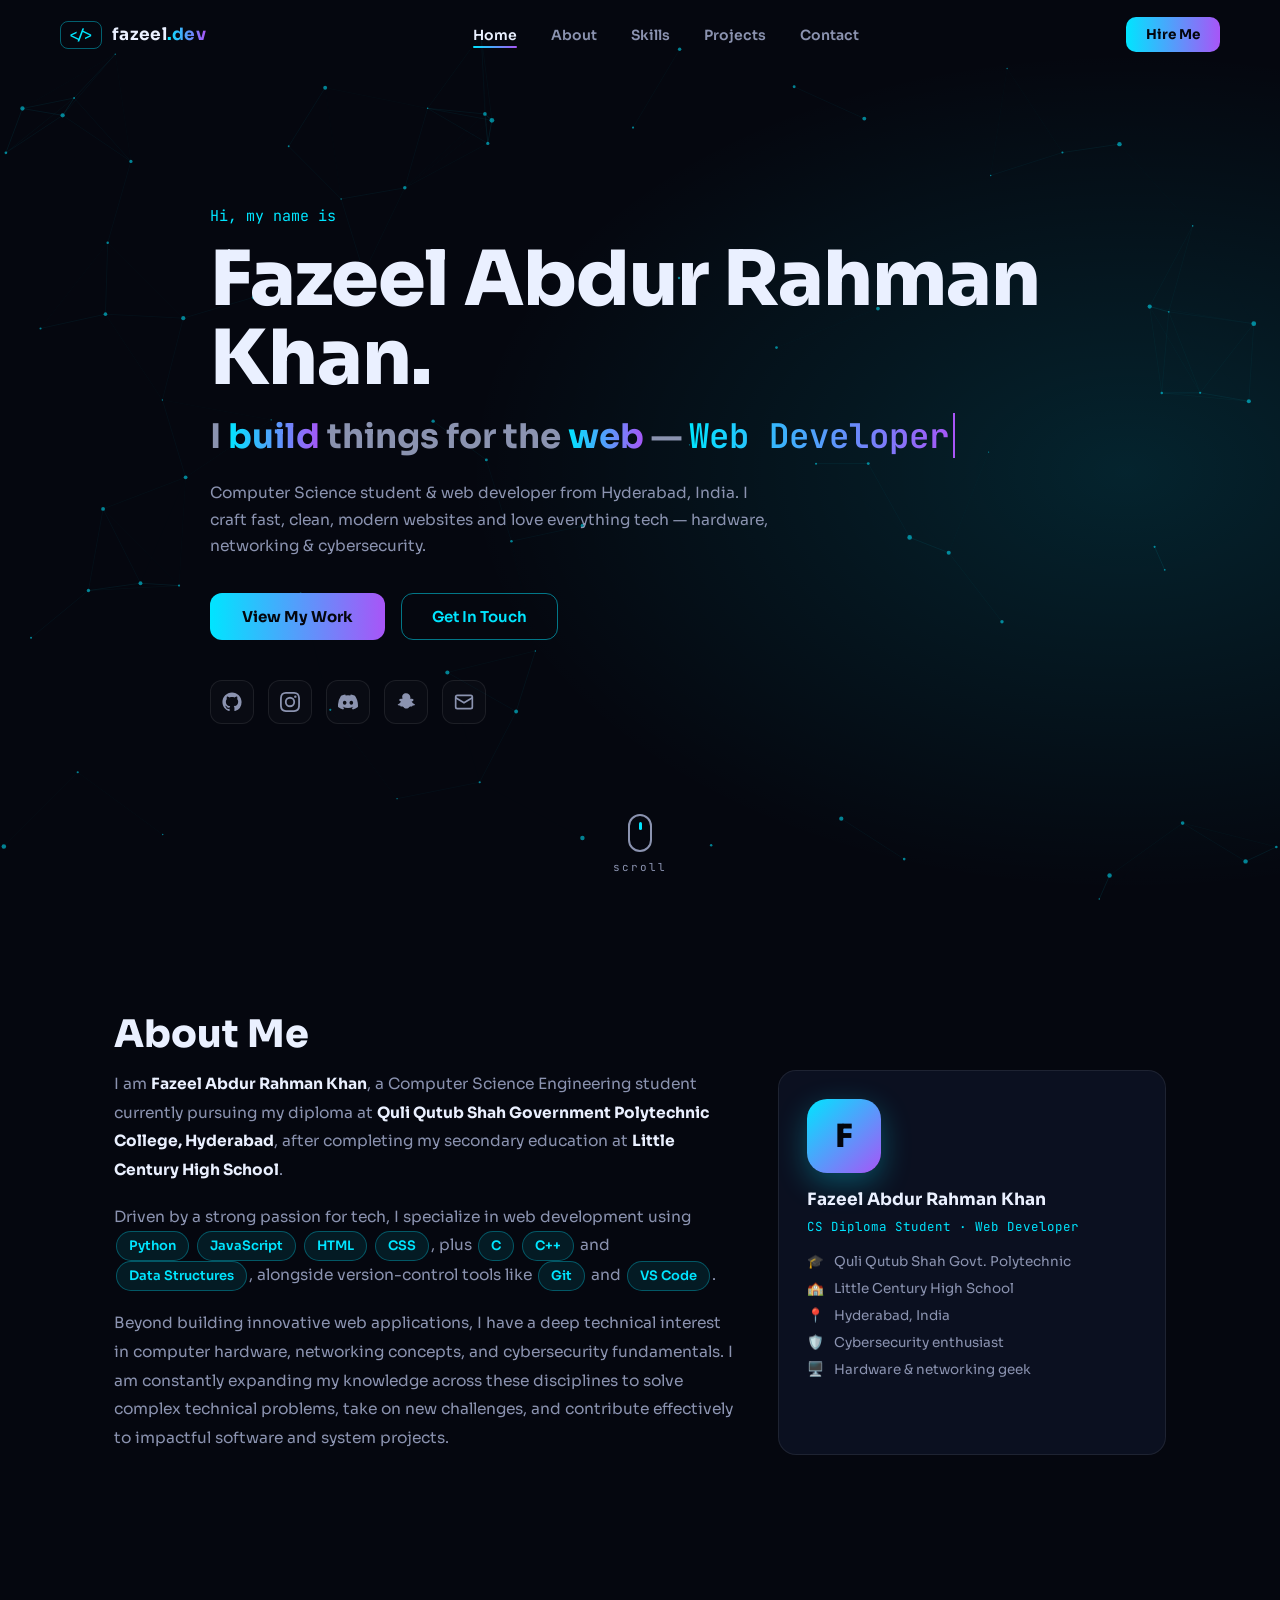
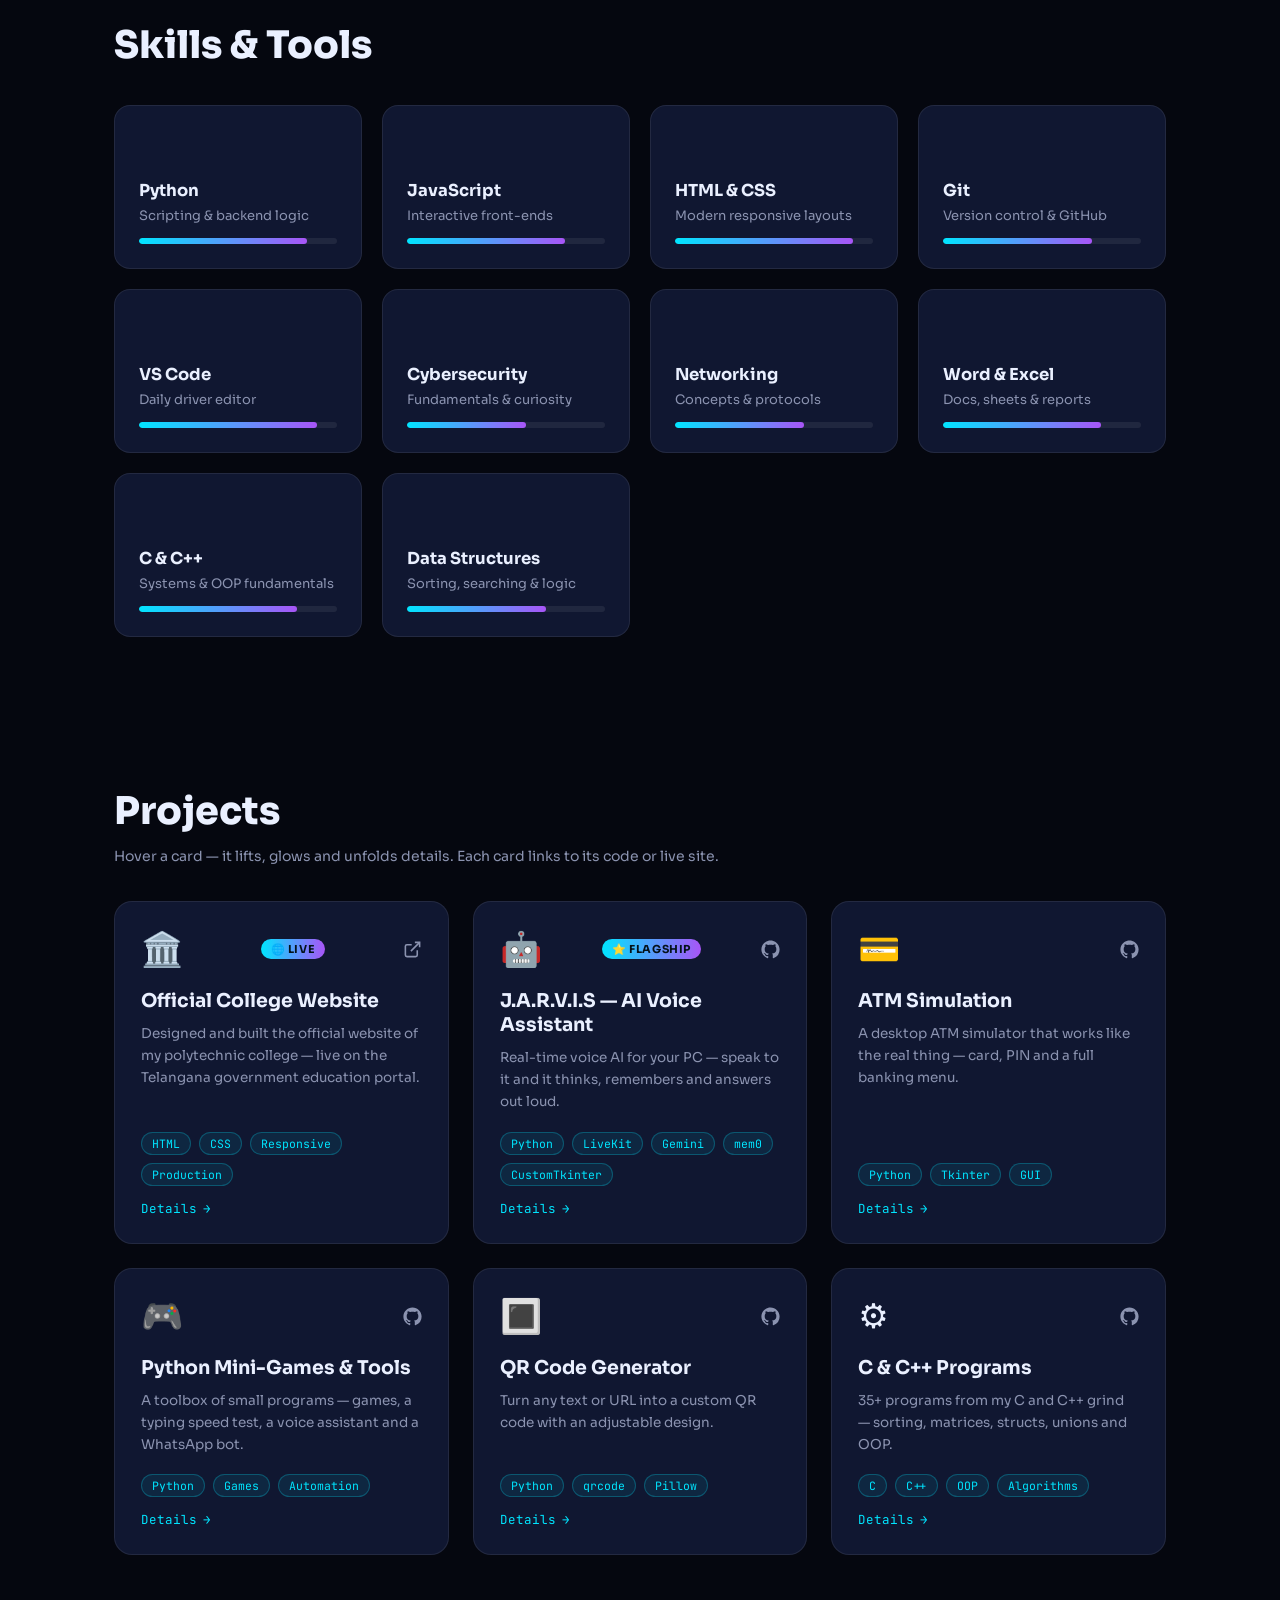
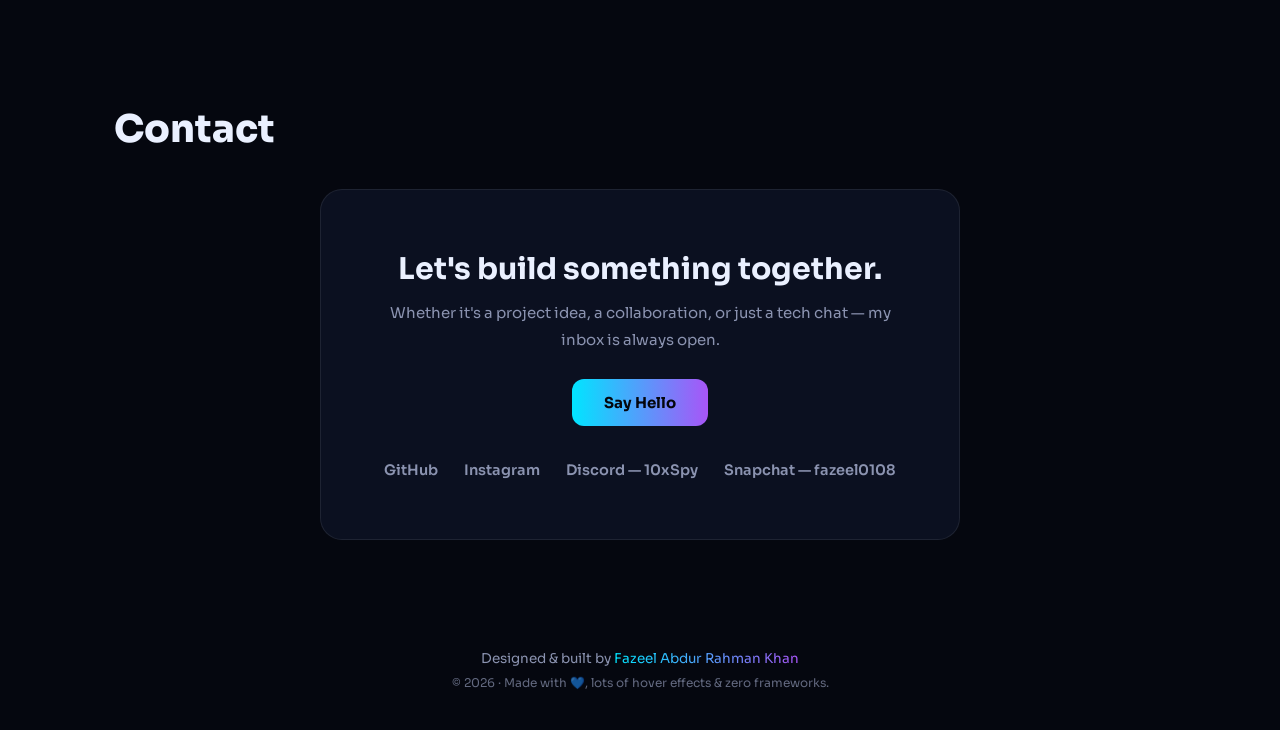
==== index.html @ a60ce642 "Portfolio website — Fazeel Abdur Rahman Khan Single-page portfolio: dark futuristic theme, particle " ====
<!DOCTYPE html>
<html lang="en">
<head>
  <meta charset="UTF-8" />
  <meta name="viewport" content="width=device-width, initial-scale=1.0"/>
  <title>Fazeel Abdur Rahman Khan — Web Developer & CS Student</title>
  <meta name="description" content="Portfolio of Fazeel Abdur Rahman Khan — Computer Science student & web developer from Hyderabad. Creator of J.A.R.V.I.S (AI voice assistant) and the official QQGPT college website — live on the Telangana govt portal."/>
  <meta name="author" content="Fazeel Abdur Rahman Khan"/>
  <meta name="theme-color" content="#05070f"/>
  <meta property="og:type" content="website"/>
  <meta property="og:title" content="Fazeel Abdur Rahman Khan — Web Developer & CS Student"/>
  <meta property="og:description" content="J.A.R.V.I.S AI voice assistant · official college website (live on Telangana govt portal) · ATM simulator · 35+ C/C++ programs."/>
  <meta property="og:image" content="og-image.png"/>
  <meta name="twitter:card" content="summary_large_image"/>
  <meta name="twitter:title" content="Fazeel Abdur Rahman Khan — Web Developer & CS Student"/>
  <meta name="twitter:description" content="J.A.R.V.I.S AI voice assistant · official college website (live) · ATM simulator · 35+ C/C++ programs."/>
  <meta name="twitter:image" content="og-image.png"/>
  <link rel="icon" href="data:image/svg+xml,%3Csvg xmlns='http://www.w3.org/2000/svg' viewBox='0 0 64 64'%3E%3Crect width='64' height='64' rx='14' fill='%2305070f'/%3E%3Ctext x='32' y='43' font-family='monospace' font-size='28' font-weight='bold' text-anchor='middle' fill='%2300e5ff'%3E%3C/%3E%3C/text%3E%3C/svg%3E"/>
  <link rel="preconnect" href="https://fonts.googleapis.com"/>
  <link rel="preconnect" href="https://fonts.gstatic.com" crossorigin/>
  <link href="https://fonts.googleapis.com/css2?family=Sora:wght@400;600;700;800&family=JetBrains+Mono:wght@400;600&display=swap" rel="stylesheet"/>
  <link rel="stylesheet" href="style.css"/>
</head>
<body>

  <!-- ================= PROGRESS BAR ================= -->
  <div class="progress-bar" id="progressBar"></div>

  <!-- ================= NAVBAR ================= -->
  <nav class="nav" id="nav">
    <a class="logo" href="#home">
      <span class="logo-mark">&lt;/&gt;</span>
      <span class="logo-text">fazeel<span class="accent">.dev</span></span>
    </a>
    <ul class="nav-links" id="navLinks">
      <li><a href="#home" class="nav-link active">Home</a></li>
      <li><a href="#about" class="nav-link">About</a></li>
      <li><a href="#skills" class="nav-link">Skills</a></li>
      <li><a href="#projects" class="nav-link">Projects</a></li>
      <li><a href="#contact" class="nav-link">Contact</a></li>
    </ul>
    <a href="#contact" class="btn-shimmer nav-cta">Hire&nbsp;Me</a>
    <button class="burger" id="burger" aria-label="Menu">
      <span></span><span></span><span></span>
    </button>
  </nav>

  <!-- ================= HERO ================= -->
  <header class="hero" id="home">
    <canvas id="particles"></canvas>
    <div class="hero-inner">
      <p class="hero-hi reveal-up">Hi, my name is</p>
      <h1 class="hero-name reveal-up" id="scrambleName">Fazeel Abdur Rahman Khan.</h1>
      <h2 class="hero-role reveal-up">
        I <span class="accent">build</span> things for the <span class="accent">web</span>
        — <span class="typing" id="typing"></span>
      </h2>
      <p class="hero-desc reveal-up">
        Computer Science student &amp; web developer from Hyderabad, India.
        I craft fast, clean, modern websites and love everything tech —
        hardware, networking &amp; cybersecurity.
      </p>
      <div class="hero-btns reveal-up">
        <a href="#projects" class="btn-magnet btn-shimmer" id="magBtn1">View My Work</a>
        <a href="#contact" class="btn-outline-magnet" id="magBtn2">Get In Touch</a>
      </div>
      <div class="hero-socials reveal-up">
        <a class="ulink icon-btn" href="https://github.com/fazeel-0108" target="_blank" rel="noopener" aria-label="GitHub">
          <svg viewBox="0 0 24 24" fill="currentColor"><path d="M12 .5C5.65.5.5 5.65.5 12c0 5.08 3.29 9.39 7.86 10.91.58.11.79-.25.79-.55 0-.27-.01-1.17-.02-2.12-3.2.7-3.87-1.36-3.87-1.36-.52-1.33-1.28-1.68-1.28-1.68-1.04-.71.08-.7.08-.7 1.15.08 1.76 1.19 1.76 1.19 1.03 1.75 2.69 1.25 3.34.95.1-.75.4-1.25.72-1.54-2.55-.29-5.23-1.28-5.23-5.68 0-1.26.45-2.28 1.19-3.09-.12-.29-.52-1.46.11-3.05 0 0 .97-.31 3.18 1.18.92-.26 1.91-.38 2.9-.39.98 0 1.98.13 2.9.39 2.2-1.49 3.17-1.18 3.17-1.18.63 1.59.23 2.76.11 3.05.74.81 1.19 1.83 1.19 3.09 0 4.41-2.69 5.38-5.25 5.67.41.35.77 1.05.77 2.12 0 1.53-.01 2.76-.01 3.14 0 .3.21.66.8.55A11.51 11.51 0 0 0 23.5 12C23.5 5.65 18.35.5 12 .5z"/></svg>
        </a>
        <a class="ulink icon-btn" href="https://instagram.com/fazeel_0108" target="_blank" rel="noopener" aria-label="Instagram">
          <svg viewBox="0 0 24 24" fill="currentColor"><path d="M12 2.16c3.2 0 3.58.01 4.85.07 3.25.15 4.77 1.69 4.92 4.92.06 1.27.07 1.65.07 4.85s-.01 3.58-.07 4.85c-.15 3.23-1.66 4.77-4.92 4.92-1.27.06-1.64.07-4.85.07s-3.58-.01-4.85-.07c-3.26-.15-4.77-1.7-4.92-4.92C2.17 15.58 2.16 15.2 2.16 12s.01-3.58.07-4.85C2.38 3.92 3.9 2.38 7.15 2.23 8.42 2.18 8.8 2.16 12 2.16zM12 0C8.74 0 8.33.01 7.05.07 2.7.27.27 2.69.07 7.05.01 8.33 0 8.74 0 12s.01 3.67.07 4.95c.2 4.36 2.62 6.78 6.98 6.98C8.33 23.99 8.74 24 12 24s3.67-.01 4.95-.07c4.35-.2 6.78-2.62 6.98-6.98.06-1.28.07-1.69.07-4.95s-.01-3.67-.07-4.95C23.73 2.7 21.31.27 16.95.07 15.67.01 15.26 0 12 0zm0 5.84A6.16 6.16 0 1 0 18.16 12 6.16 6.16 0 0 0 12 5.84zm0 10.15A4 4 0 1 1 16 12a4 4 0 0 1-4 4zm6.41-11.85a1.44 1.44 0 1 0 1.43 1.44 1.44 1.44 0 0 0-1.43-1.44z"/></svg>
        </a>
        <a class="ulink icon-btn" href="#" id="discordLink" aria-label="Discord" title="Discord: 10xSpy — click to copy">
          <svg viewBox="0 0 24 24" fill="currentColor"><path d="M20.32 4.37a19.8 19.8 0 0 0-4.89-1.52.07.07 0 0 0-.08.04c-.21.38-.44.87-.61 1.25a18.3 18.3 0 0 0-5.48 0 12.6 12.6 0 0 0-.62-1.25.08.08 0 0 0-.08-.04 19.7 19.7 0 0 0-4.88 1.52.07.07 0 0 0-.03.03A20.3 20.3 0 0 0 .1 18.06a.08.08 0 0 0 .03.05 19.9 19.9 0 0 0 6 3.03.08.08 0 0 0 .08-.03c.46-.63.87-1.3 1.22-2a.08.08 0 0 0-.04-.11 13 13 0 0 1-1.87-.9.08.08 0 0 1-.01-.13c.13-.09.25-.19.37-.29a.07.07 0 0 1 .08-.01 14.2 14.2 0 0 0 12.06 0 .07.07 0 0 1 .08.01c.12.1.25.2.37.29a.08.08 0 0 1-.01.13c-.6.35-1.22.65-1.87.9a.08.08 0 0 0-.04.11c.36.7.77 1.36 1.22 2a.08.08 0 0 0 .08.03 19.8 19.8 0 0 0 6.01-3.03.08.08 0 0 0 .03-.05c.5-5.18-.84-9.68-3.55-13.66a.06.06 0 0 0-.03-.03zM8.02 15.33c-1.18 0-2.16-1.08-2.16-2.42s.95-2.42 2.16-2.42c1.21 0 2.18 1.09 2.16 2.42 0 1.34-.96 2.42-2.16 2.42zm7.97 0c-1.18 0-2.16-1.08-2.16-2.42s.95-2.42 2.16-2.42c1.21 0 2.18 1.09 2.16 2.42 0 1.34-.95 2.42-2.16 2.42z"/></svg>
        </a>
        <a class="ulink icon-btn" href="https://www.snapchat.com/add/fazeel0108?share_id=TStOvLHwKlU&locale=en-GB" target="_blank" rel="noopener" aria-label="Snapchat" title="Snapchat: fazeel0108">
          <svg viewBox="0 0 24 24" fill="currentColor"><path d="M12.04 1.5c2.9 0 5.24 2.3 5.24 5.14 0 .57.02 1.15-.02 1.72.02.02.05.03.08.03.6-.28 1.19-.42 1.74-.42.71 0 1.31.28 1.65.77.24.35.33.77.24 1.15-.15.72-.85 1.22-1.8 1.45-.14.03-.28.07-.42.11-.02.05.03.15.1.26.9 1.4 2.06 2.4 3.48 2.9.3.1.5.38.48.69-.03.3-.25.55-.55.62-.98.22-2.02.35-2.6.55-.09.4-.2.86-.53.9-.35.04-.86-.05-1.42-.05-.53 0-.87.07-1.2.24-.38.2-.71.52-1.13.94-.63.63-1.4 1.36-2.84 1.36h-.2c-1.44 0-2.21-.73-2.84-1.36-.42-.42-.75-.74-1.13-.94-.33-.17-.67-.24-1.2-.24-.56 0-1.07.09-1.42.05-.33-.04-.44-.5-.53-.9-.58-.2-1.62-.33-2.6-.55-.3-.07-.52-.32-.55-.62a.67.67 0 0 1 .48-.69c1.42-.5 2.58-1.5 3.48-2.9.07-.11.12-.21.1-.26-.14-.04-.28-.08-.42-.11-.95-.23-1.65-.73-1.8-1.45-.09-.38 0-.8.24-1.15.34-.49.94-.77 1.65-.77.55 0 1.14.14 1.74.42.03 0 .06-.01.08-.03-.04-.57-.02-1.15-.02-1.72C6.8 3.8 9.14 1.5 12.04 1.5z"/></svg>
        </a>
        <a class="ulink icon-btn" href="mailto:fazeelabdurahman0108@gmail.com" aria-label="Email">
          <svg viewBox="0 0 24 24" fill="none" stroke="currentColor" stroke-width="2"><rect x="2" y="4" width="20" height="16" rx="2"/><path d="m2 7 10 6L22 7"/></svg>
        </a>
      </div>
    </div>
    <a class="scroll-down" href="#about" aria-label="Scroll down">
      <span class="mouse"><span class="wheel"></span></span>
      <span class="sd-label">scroll</span>
    </a>
  </header>

  <!-- ================= ABOUT ================= -->
  <section class="section" id="about">
    <h2 class="sec-title reveal-up">About Me</h2>
    <div class="about-grid">
      <div class="about-text reveal-up">
        <p>
          I am <b>Fazeel Abdur Rahman Khan</b>, a Computer Science Engineering student currently pursuing my diploma at
          <b>Quli Qutub Shah Government Polytechnic College, Hyderabad</b>, after completing my secondary education at
          <b>Little Century High School</b>.
        </p>
        <p>
          Driven by a strong passion for tech, I specialize in web development using
          <span class="chip">Python</span> <span class="chip">JavaScript</span> <span class="chip">HTML</span> <span class="chip">CSS</span>,
          plus <span class="chip">C</span> <span class="chip">C++</span> and <span class="chip">Data Structures</span>,
          alongside version-control tools like <span class="chip">Git</span> and <span class="chip">VS Code</span>.
        </p>
        <p>
          Beyond building innovative web applications, I have a deep technical interest in computer hardware,
          networking concepts, and cybersecurity fundamentals. I am constantly expanding my knowledge across these
          disciplines to solve complex technical problems, take on new challenges, and contribute effectively to
          impactful software and system projects.
        </p>
      </div>
      <aside class="about-side reveal-up">
        <div class="side-card tilt-card glow-card">
          <div class="avatar">F</div>
          <h3>Fazeel Abdur Rahman Khan</h3>
          <p class="side-role">CS Diploma Student · Web Developer</p>
          <ul class="side-list">
            <li><span>🎓</span> Quli Qutub Shah Govt. Polytechnic</li>
            <li><span>🏫</span> Little Century High School</li>
            <li><span>📍</span> Hyderabad, India</li>
            <li><span>🛡️</span> Cybersecurity enthusiast</li>
            <li><span>🖥️</span> Hardware &amp; networking geek</li>
          </ul>
          <a href="mailto:fazeelabdurahman0108@gmail.com" class="btn-shimmer side-mail">Say Hello →</a>
        </div>
      </aside>
    </div>
  </section>

  <!-- ================= SKILLS ================= -->
  <section class="section" id="skills">
    <h2 class="sec-title reveal-up">Skills &amp; Tools</h2>
    <div class="skills-grid">
      <div class="skill-card glow-card tilt-card reveal-up">
        <div class="skill-icon">🐍</div>
        <h3>Python</h3>
        <p>Scripting &amp; backend logic</p>
        <div class="skill-bar"><span style="--lvl:85%"></span></div>
      </div>
      <div class="skill-card glow-card tilt-card reveal-up">
        <div class="skill-icon">🟨</div>
        <h3>JavaScript</h3>
        <p>Interactive front-ends</p>
        <div class="skill-bar"><span style="--lvl:80%"></span></div>
      </div>
      <div class="skill-card glow-card tilt-card reveal-up">
        <div class="skill-icon">🎨</div>
        <h3>HTML &amp; CSS</h3>
        <p>Modern responsive layouts</p>
        <div class="skill-bar"><span style="--lvl:90%"></span></div>
      </div>
      <div class="skill-card glow-card tilt-card reveal-up">
        <div class="skill-icon">🌿</div>
        <h3>Git</h3>
        <p>Version control &amp; GitHub</p>
        <div class="skill-bar"><span style="--lvl:75%"></span></div>
      </div>
      <div class="skill-card glow-card tilt-card reveal-up">
        <div class="skill-icon">💻</div>
        <h3>VS Code</h3>
        <p>Daily driver editor</p>
        <div class="skill-bar"><span style="--lvl:90%"></span></div>
      </div>
      <div class="skill-card glow-card tilt-card reveal-up">
        <div class="skill-icon">🛡️</div>
        <h3>Cybersecurity</h3>
        <p>Fundamentals &amp; curiosity</p>
        <div class="skill-bar"><span style="--lvl:60%"></span></div>
      </div>
      <div class="skill-card glow-card tilt-card reveal-up">
        <div class="skill-icon">🌐</div>
        <h3>Networking</h3>
        <p>Concepts &amp; protocols</p>
        <div class="skill-bar"><span style="--lvl:65%"></span></div>
      </div>
      <div class="skill-card glow-card tilt-card reveal-up">
        <div class="skill-icon">📊</div>
        <h3>Word &amp; Excel</h3>
        <p>Docs, sheets &amp; reports</p>
        <div class="skill-bar"><span style="--lvl:80%"></span></div>
      </div>
      <div class="skill-card glow-card tilt-card reveal-up">
        <div class="skill-icon">⚙️</div>
        <h3>C &amp; C++</h3>
        <p>Systems &amp; OOP fundamentals</p>
        <div class="skill-bar"><span style="--lvl:80%"></span></div>
      </div>
      <div class="skill-card glow-card tilt-card reveal-up">
        <div class="skill-icon">🧩</div>
        <h3>Data Structures</h3>
        <p>Sorting, searching &amp; logic</p>
        <div class="skill-bar"><span style="--lvl:70%"></span></div>
      </div>
    </div>
  </section>

  <!-- ================= PROJECTS ================= -->
  <section class="section" id="projects">
    <h2 class="sec-title reveal-up">Projects</h2>
    <p class="sec-sub reveal-up">Hover a card — it lifts, glows and unfolds details. Each card links to its code or live site.</p>
    <div class="projects-grid" id="projectsGrid" style="display:grid;grid-template-columns:repeat(auto-fit,minmax(290px,1fr));gap:24px"><!-- cards injected by JS --></div>
  </section>

  <!-- Project detail modal -->
  <div class="modal" id="projModal" role="dialog" aria-modal="true" aria-labelledby="modalTitle">
    <div class="modal-card">
      <button class="modal-close" id="modalClose" aria-label="Close">✕</button>
      <div class="modal-emoji" id="modalEmoji">🚀</div>
      <h3 id="modalTitle"></h3>
      <p class="modal-role" id="modalRole"></p>
      <p class="modal-about" id="modalAbout"></p>
      <ul class="modal-feats" id="modalFeats"></ul>
      <div class="modal-tags" id="modalTags"></div>
      <div class="modal-actions" id="modalActions"></div>
    </div>
  </div>

  <!-- ================= CONTACT ================= -->
  <section class="section" id="contact">
    <h2 class="sec-title reveal-up">Contact</h2>
    <div class="contact-wrap">
      <div class="contact-card glow-card reveal-up">
        <h3>Let's build something together.</h3>
        <p>
          Whether it's a project idea, a collaboration, or just a tech chat —
          my inbox is always open.
        </p>
        <a class="btn-magnet btn-shimmer" id="magBtn3" href="mailto:fazeelabdurahman0108@gmail.com">Say Hello</a>
        <div class="contact-socials">
          <a class="ulink" href="https://github.com/fazeel-0108" target="_blank" rel="noopener">GitHub</a>
          <a class="ulink" href="https://instagram.com/fazeel_0108" target="_blank" rel="noopener">Instagram</a>
          <a class="ulink" href="#" id="discordCopy2">Discord — 10xSpy</a>
          <a class="ulink" href="https://www.snapchat.com/add/fazeel0108?share_id=TStOvLHwKlU&locale=en-GB" target="_blank" rel="noopener">Snapchat — fazeel0108</a>
        </div>
      </div>
    </div>
  </section>

  <!-- ================= FOOTER ================= -->
  <footer class="footer">
    <p>Designed &amp; built by <span class="accent">Fazeel Abdur Rahman Khan</span></p>
    <p class="footer-hint">© 2026 · Made with 💙, lots of hover effects &amp; zero frameworks.</p>
  </footer>

  <div class="toast" id="toast">Copied to clipboard ✓</div>

  <script src="script.js"></script>
</body>
</html>
---- style.css ----
/* ============================================================
   FAZEEL.DEV — Dark Futuristic Portfolio
   Effects: #1 tilt, #2 magnetic, #3 cursor glow,
   #5 gradient border, #7 shimmer, #9 lift+reveal, #12 underline
   ============================================================ */

:root{
  --bg:#05070f;
  --panel:#0b1020;
  --card:#101731;
  --line:rgba(255,255,255,.08);
  --text:#eaf0ff;
  --muted:#8b93b0;
  --acc:#00e5ff;
  --acc2:#a855f7;
  --nav-h:70px;
}

*{margin:0;padding:0;box-sizing:border-box}
html{scroll-behavior:smooth}
body{
  background:
    radial-gradient(1000px 600px at 12% -10%, rgba(168,85,247,.16), transparent 60%),
    radial-gradient(1100px 700px at 88% 12%, rgba(0,229,255,.13), transparent 60%),
    var(--bg);
  color:var(--text);
  font-family:"Sora",system-ui,-apple-system,"Segoe UI",sans-serif;
  overflow-x:hidden;
}
::selection{background:rgba(0,229,255,.35);color:#fff}

/* ---------- Scrollbar ---------- */
::-webkit-scrollbar{width:10px}
::-webkit-scrollbar-track{background:var(--bg)}
::-webkit-scrollbar-thumb{background:linear-gradient(var(--acc),var(--acc2));border-radius:5px}

/* ---------- Progress bar ---------- */
.progress-bar{
  position:fixed;top:0;left:0;height:3px;width:0;z-index:1000;
  background:linear-gradient(90deg,var(--acc),var(--acc2));
  box-shadow:0 0 12px rgba(0,229,255,.6);
}

/* ---------- Nav ---------- */
.nav{
  position:fixed;top:0;left:0;right:0;height:var(--nav-h);z-index:900;
  display:flex;align-items:center;justify-content:space-between;
  padding:0 clamp(20px,5vw,60px);
  transition:background .35s, backdrop-filter .35s, border-color .35s, box-shadow .35s;
  border-bottom:1px solid transparent;
}
.nav.scrolled{
  background:rgba(5,7,15,.75);
  backdrop-filter:blur(14px);
  -webkit-backdrop-filter:blur(14px);
  border-bottom:1px solid var(--line);
  box-shadow:0 10px 30px rgba(0,0,0,.35);
}
.logo{display:flex;align-items:center;gap:10px;text-decoration:none;color:var(--text)}
.logo-mark{
  font-family:"JetBrains Mono",monospace;font-weight:600;font-size:14px;color:var(--acc);
  border:1px solid rgba(0,229,255,.4);border-radius:8px;padding:4px 8px;
  transition:transform .4s, box-shadow .4s;
}
.logo:hover .logo-mark{transform:rotate(-8deg) scale(1.08);box-shadow:0 0 18px rgba(0,229,255,.45)}
.logo-text{font-weight:700;font-size:17px;letter-spacing:.3px}
.accent{
  background:linear-gradient(90deg,var(--acc),var(--acc2));
  -webkit-background-clip:text;background-clip:text;color:transparent;
}

.nav-links{display:flex;gap:6px;list-style:none}
.nav-link{
  color:var(--muted);text-decoration:none;font-size:14px;font-weight:600;
  padding:8px 14px;border-radius:8px;position:relative;
  transition:color .3s, background .3s;
}
.nav-link::after{
  content:"";position:absolute;left:14px;right:14px;bottom:4px;height:2px;
  background:linear-gradient(90deg,var(--acc),var(--acc2));
  transform:scaleX(0);transform-origin:left;transition:transform .35s ease;border-radius:2px;
}
.nav-link:hover,.nav-link.active{color:var(--text)}
.nav-link:hover::after,.nav-link.active::after{transform:scaleX(1)}

.btn-shimmer{position:relative;overflow:hidden;display:inline-block}
.btn-shimmer::after{
  content:"";position:absolute;top:0;left:-80%;width:50%;height:100%;
  background:linear-gradient(100deg,transparent,rgba(255,255,255,.28),transparent);
  transform:skewX(-20deg);transition:left .55s ease;pointer-events:none;
}
.btn-shimmer:hover::after{left:130%}
.nav-cta{
  color:#04060d;font-weight:700;font-size:13.5px;text-decoration:none;
  background:linear-gradient(90deg,var(--acc),var(--acc2));
  padding:9px 20px;border-radius:10px;transition:transform .25s, box-shadow .3s;
}
.nav-cta:hover{transform:translateY(-2px);box-shadow:0 8px 25px rgba(0,229,255,.35)}

.burger{display:none;flex-direction:column;gap:5px;background:none;border:none;cursor:pointer;padding:8px}
.burger span{width:24px;height:2px;background:var(--text);border-radius:2px;transition:.35s}
.burger.open span:nth-child(1){transform:translateY(7px) rotate(45deg)}
.burger.open span:nth-child(2){opacity:0}
.burger.open span:nth-child(3){transform:translateY(-7px) rotate(-45deg)}

/* ---------- Hero ---------- */
.hero{
  min-height:100svh;display:flex;align-items:center;justify-content:center;
  position:relative;padding:110px 24px 80px;text-align:left;
}
#particles{position:absolute;inset:0;width:100%;height:100%;z-index:0}
.hero-inner{position:relative;z-index:1;max-width:860px}
.hero-hi{color:var(--acc);font-family:"JetBrains Mono",monospace;font-size:15px;margin-bottom:14px}
.hero-name{
  font-size:clamp(38px,7.5vw,76px);font-weight:800;line-height:1.05;letter-spacing:-1px;
}
.hero-role{font-size:clamp(20px,3.4vw,34px);font-weight:700;color:var(--muted);margin-top:14px}
.typing{
  font-family:"JetBrains Mono",monospace;font-weight:600;
  background:linear-gradient(90deg,var(--acc),var(--acc2));
  -webkit-background-clip:text;background-clip:text;color:transparent;
  border-right:2px solid var(--acc2);padding-right:4px;
  animation:caret .85s step-end infinite;
}
@keyframes caret{50%{border-color:transparent}}
.hero-desc{max-width:560px;color:var(--muted);line-height:1.7;margin-top:22px;font-size:15.5px}
.hero-btns{display:flex;gap:16px;margin-top:34px;flex-wrap:wrap}
.btn-magnet{
  background:linear-gradient(90deg,var(--acc),var(--acc2));
  color:#04060d;font-weight:700;font-size:15px;text-decoration:none;
  padding:14px 32px;border-radius:12px;display:inline-block;
  transition:box-shadow .3s;will-change:transform;
}
.btn-magnet:hover{box-shadow:0 10px 35px rgba(0,229,255,.4)}
.btn-outline-magnet{
  color:var(--acc);font-weight:600;font-size:15px;text-decoration:none;
  border:1.5px solid rgba(0,229,255,.5);padding:13px 30px;border-radius:12px;display:inline-block;
  transition:box-shadow .3s, background .3s;will-change:transform;
}
.btn-outline-magnet:hover{background:rgba(0,229,255,.08);box-shadow:0 8px 28px rgba(0,229,255,.25)}
.hero-socials{display:flex;gap:14px;margin-top:40px}
.icon-btn{
  position:relative;width:44px;height:44px;border-radius:12px;display:grid;place-items:center;
  color:var(--muted);border:1px solid var(--line);background:rgba(255,255,255,.02);
  transition:color .3s, border-color .3s, transform .3s, box-shadow .3s;
}
.icon-btn svg{width:20px;height:20px;transition:transform .3s}
.icon-btn:hover{color:var(--acc);border-color:rgba(0,229,255,.5);transform:translateY(-4px);box-shadow:0 10px 22px rgba(0,229,255,.18)}
.icon-btn:hover svg{transform:scale(1.15) rotate(-6deg)}
.icon-btn::after{
  content:"";position:absolute;bottom:-6px;left:20%;width:60%;height:2px;
  background:linear-gradient(90deg,var(--acc),var(--acc2));transform:scaleX(0);transition:transform .3s;border-radius:2px;
}
.icon-btn:hover::after{transform:scaleX(1)}

.scroll-down{
  position:absolute;bottom:26px;left:50%;transform:translateX(-50%);
  display:flex;flex-direction:column;align-items:center;gap:8px;text-decoration:none;
  color:var(--muted);font-family:"JetBrains Mono",monospace;font-size:11px;letter-spacing:2px;
}
.mouse{width:24px;height:38px;border:2px solid var(--muted);border-radius:14px;display:flex;justify-content:center;padding-top:6px}
.wheel{width:3px;height:8px;background:var(--acc);border-radius:2px;animation:wheel 1.6s ease infinite}
@keyframes wheel{0%{opacity:1;transform:translateY(0)}70%{opacity:0;transform:translateY(12px)}100%{opacity:0}}

/* ---------- Sections ---------- */
.section{max-width:1100px;margin:0 auto;padding:110px 24px 40px}
.sec-title{font-size:clamp(26px,4vw,38px);font-weight:800;margin-bottom:12px}
.sec-sub{color:var(--muted);font-size:14px;margin-bottom:36px}

/* ---------- About ---------- */
.about-grid{display:grid;grid-template-columns:1.6fr 1fr;gap:44px;align-items:start}
.about-text p{color:var(--muted);line-height:1.85;font-size:15.5px;margin-bottom:18px}
.about-text b{color:var(--text)}
.chip{
  display:inline-block;background:rgba(0,229,255,.09);border:1px solid rgba(0,229,255,.3);
  color:var(--acc);border-radius:999px;padding:2px 12px;font-size:13px;font-weight:600;margin:0 2px;
  transition:background .3s, transform .3s, box-shadow .3s;
}
.chip:hover{background:rgba(0,229,255,.2);transform:translateY(-2px);box-shadow:0 6px 16px rgba(0,229,255,.2)}

.side-card{
  background:var(--panel);border:1px solid var(--line);border-radius:18px;padding:28px;
  position:relative;
}
.avatar{
  width:74px;height:74px;border-radius:20px;display:grid;place-items:center;
  font-size:32px;font-weight:800;color:#04060d;
  background:linear-gradient(135deg,var(--acc),var(--acc2));
  margin-bottom:16px;box-shadow:0 10px 30px rgba(0,229,255,.3);
  transition:transform .4s, border-radius .4s;
}
.side-card:hover .avatar{transform:rotate(-6deg) scale(1.06);border-radius:50%}
.side-card h3{font-size:17px;line-height:1.35}
.side-role{color:var(--acc);font-family:"JetBrains Mono",monospace;font-size:12.5px;margin-top:6px}
.side-list{list-style:none;margin:18px 0 22px;display:flex;flex-direction:column;gap:10px}
.side-list li{color:var(--muted);font-size:13.5px;display:flex;gap:10px;align-items:center;
  transition:transform .25s, color .25s}
.side-list li:hover{transform:translateX(6px);color:var(--text)}

/* ---------- Skills ---------- */
.skills-grid{display:grid;grid-template-columns:repeat(auto-fit,minmax(215px,1fr));gap:20px;margin-top:36px}
.skill-card{
  background:var(--card);border:1px solid var(--line);border-radius:16px;
  padding:24px;position:relative;transition:transform .35s cubic-bezier(.2,.8,.2,1), box-shadow .35s, border-color .35s;
}
.skill-card:hover{transform:translateY(-8px);box-shadow:0 18px 40px rgba(0,0,0,.5);border-color:rgba(0,229,255,.45)}
.skill-icon{font-size:30px;margin-bottom:12px;display:inline-block;transition:transform .35s}
.skill-card:hover .skill-icon{transform:scale(1.25) rotate(-8deg)}
.skill-card h3{font-size:16.5px}
.skill-card p{color:var(--muted);font-size:13px;margin:6px 0 14px}
.skill-bar{height:6px;border-radius:4px;background:rgba(255,255,255,.07);overflow:hidden}
.skill-bar span{
  display:block;height:100%;width:var(--lvl);border-radius:4px;
  background:linear-gradient(90deg,var(--acc),var(--acc2));
  transform:scaleX(0);transform-origin:left;transition:transform 1.1s cubic-bezier(.2,.8,.2,1);
}
.skill-card.visible .skill-bar span{transform:scaleX(1)}

/* ---------- Effect #3: cursor glow ---------- */
.glow-card{position:relative}
.glow-card::before{
  content:"";position:absolute;inset:0;border-radius:inherit;pointer-events:none;
  background:radial-gradient(260px circle at var(--mx,50%) var(--my,50%), rgba(0,229,255,.16), transparent 65%);
  opacity:0;transition:opacity .35s;z-index:0;
}
.glow-card:hover::before{opacity:1}
.glow-card>*{position:relative;z-index:1}

/* ---------- Effect #1: tilt handled in JS ---------- */
.tilt-card{transform-style:preserve-3d;will-change:transform;transition:transform .18s ease}

.proj-flag{
  font-size:11px;font-weight:700;letter-spacing:.6px;text-transform:uppercase;
  color:#04121a;background:linear-gradient(90deg,var(--acc),var(--acc2));
  padding:3px 10px;border-radius:999px;white-space:nowrap;pointer-events:none;
}

/* ---------- Effect #9: lift + reveal on projects ---------- */
.project-card{
  position:relative;border-radius:18px;background:var(--card);
  border:1px solid var(--line);overflow:hidden;min-height:250px;
  transition:transform .4s cubic-bezier(.2,.8,.2,1), box-shadow .4s, border-color .4s;
  display:flex;flex-direction:column;
}
.project-card:hover{transform:translateY(-12px);box-shadow:0 26px 55px rgba(0,0,0,.55);border-color:rgba(168,85,247,.55)}
.proj-body{padding:26px;display:flex;flex-direction:column;flex:1}
.proj-top{display:flex;justify-content:space-between;align-items:center;margin-bottom:18px}
.proj-folder{font-size:34px}
.proj-links{display:flex;gap:12px}
.proj-links a{color:var(--muted);transition:color .3s, transform .3s;display:inline-flex}
.proj-links a:hover{color:var(--acc);transform:translateY(-3px)}
.proj-links svg{width:19px;height:19px}
.proj-title{font-size:19px;font-weight:700;margin-bottom:10px;transition:color .3s}
.project-card:hover .proj-title{color:var(--acc)}
.proj-desc{color:var(--muted);font-size:13.5px;line-height:1.65;flex:1}
.proj-more{
  max-height:0;opacity:0;overflow:hidden;color:var(--muted);font-size:12.5px;
  transition:max-height .45s ease, opacity .45s ease, margin .45s ease;
}
.project-card:hover .proj-more{max-height:90px;opacity:1;margin-top:12px}
.proj-more b{color:var(--acc2)}
.proj-tags{display:flex;flex-wrap:wrap;gap:8px;margin-top:18px}
.proj-tags span{
  font-family:"JetBrains Mono",monospace;font-size:11.5px;color:var(--acc);
  background:rgba(0,229,255,.08);border:1px solid rgba(0,229,255,.25);
  padding:3px 10px;border-radius:999px;transition:background .3s,transform .3s;
}
.proj-tags span:hover{background:rgba(0,229,255,.2);transform:translateY(-2px)}
.proj-open{
  margin-top:14px;background:none;border:none;color:var(--acc);
  font-family:"JetBrains Mono",monospace;font-size:12.5px;cursor:pointer;padding:0;
  display:inline-flex;gap:6px;align-items:center;transition:gap .25s;
}
.proj-open:hover{gap:12px}

/* ---------- Project detail modal ---------- */
.modal{position:fixed;inset:0;z-index:100;display:grid;place-items:center;padding:20px;
  background:rgba(3,5,12,.8);backdrop-filter:blur(8px);opacity:0;pointer-events:none;transition:opacity .3s}
.modal.open{opacity:1;pointer-events:auto}
.modal-card{background:var(--panel);border:1px solid var(--line);border-radius:22px;max-width:680px;width:100%;
  max-height:86vh;overflow-y:auto;padding:36px;transform:translateY(24px) scale(.97);
  transition:transform .35s cubic-bezier(.2,.8,.2,1);position:relative}
.modal.open .modal-card{transform:translateY(0) scale(1)}
.modal-close{position:absolute;top:16px;right:16px;width:38px;height:38px;border-radius:12px;border:1px solid var(--line);
  background:var(--card);color:var(--text);font-size:18px;cursor:pointer;transition:all .25s;display:grid;place-items:center}
.modal-close:hover{border-color:var(--acc);color:var(--acc);transform:rotate(90deg)}
.modal-emoji{font-size:40px}
.modal-card h3{font-size:clamp(22px,3vw,30px);margin:10px 0 4px}
.modal-role{color:var(--acc);font-family:"JetBrains Mono",monospace;font-size:13px;margin-bottom:16px}
.modal-about{line-height:1.7;font-size:15px;margin-bottom:18px}
.modal-feats{list-style:none;margin:0 0 20px;padding:0;display:grid;gap:9px}
.modal-feats li{position:relative;padding-left:24px;color:var(--muted);font-size:14px;line-height:1.5}
.modal-feats li::before{content:"▹";position:absolute;left:0;color:var(--acc)}
.modal-tags{display:flex;flex-wrap:wrap;gap:8px;margin-bottom:24px}
.modal-tags span{font-family:"JetBrains Mono",monospace;font-size:11.5px;color:var(--acc);
  background:rgba(0,229,255,.08);border:1px solid rgba(0,229,255,.25);padding:3px 10px;border-radius:999px}
.modal-actions{display:flex;gap:14px;flex-wrap:wrap}
body.modal-open{overflow:hidden}

/* ---------- Contact ---------- */
.contact-wrap{display:grid;place-items:center;margin-top:36px}
.contact-card{
  background:var(--panel);border:1px solid var(--line);border-radius:22px;
  padding:clamp(30px,6vw,60px);text-align:center;max-width:640px;width:100%;
}
.contact-card h3{font-size:clamp(22px,3.5vw,30px);margin-bottom:12px}
.contact-card p{color:var(--muted);line-height:1.75;font-size:15px;margin-bottom:26px}
.contact-socials{display:flex;gap:26px;justify-content:center;margin-top:30px;flex-wrap:wrap}
.ulink{
  position:relative;color:var(--muted);text-decoration:none;font-size:14.5px;font-weight:600;
  transition:color .3s, letter-spacing .3s;
}
.ulink::after{
  content:"";position:absolute;left:0;bottom:-5px;height:2px;width:0;border-radius:2px;
  background:linear-gradient(90deg,var(--acc),var(--acc2));transition:width .35s ease;
}
.ulink:hover{color:var(--acc);letter-spacing:.6px}
.ulink:hover::after{width:100%}

/* ---------- Footer ---------- */
.footer{text-align:center;padding:70px 24px 40px;color:var(--muted);font-size:13.5px}
.footer-hint{margin-top:8px;font-size:12px;opacity:.7}

/* ---------- Toast ---------- */
.toast{
  position:fixed;bottom:30px;left:50%;transform:translateX(-50%) translateY(80px);
  background:linear-gradient(90deg,var(--acc),var(--acc2));color:#04060d;
  font-weight:700;font-size:14px;padding:12px 26px;border-radius:999px;z-index:1200;
  opacity:0;transition:.4s;pointer-events:none;box-shadow:0 12px 30px rgba(0,229,255,.4);
}
.toast.show{opacity:1;transform:translateX(-50%) translateY(0)}

/* ---------- Reveal on scroll ---------- */
.reveal-up{opacity:0;transform:translateY(36px);transition:opacity .7s ease, transform .7s cubic-bezier(.2,.8,.2,1)}
.reveal-up.visible{opacity:1;transform:none}

/* ---------- Responsive ---------- */
@media (max-width:860px){
  .about-grid{grid-template-columns:1fr}
  .nav-cta{display:none}
  .burger{display:flex}
  .nav-links{
    position:fixed;top:var(--nav-h);right:0;width:min(78vw,320px);height:100vh;
    background:rgba(7,10,22,.97);backdrop-filter:blur(16px);
    flex-direction:column;padding:34px 28px;gap:10px;
    transform:translateX(100%);transition:transform .4s cubic-bezier(.2,.8,.2,1);
    border-left:1px solid var(--line);
  }
  .nav-links.open{transform:translateX(0)}
  .nav-link{font-size:16px;padding:12px 10px}
  .hero-name{font-size:clamp(34px,9vw,56px)}
  .hero{padding-top:90px}
}
@media (max-width:480px){
  .hero-btns .btn-magnet,.hero-btns .btn-outline-magnet{width:100%;text-align:center}
  .hero-socials{gap:10px}

}

/* ---------- Reduced motion ---------- */
@media (prefers-reduced-motion:reduce){
  *{animation-duration:.01ms !important;transition-duration:.01ms !important;scroll-behavior:auto}
  .reveal-up{opacity:1;transform:none}
}
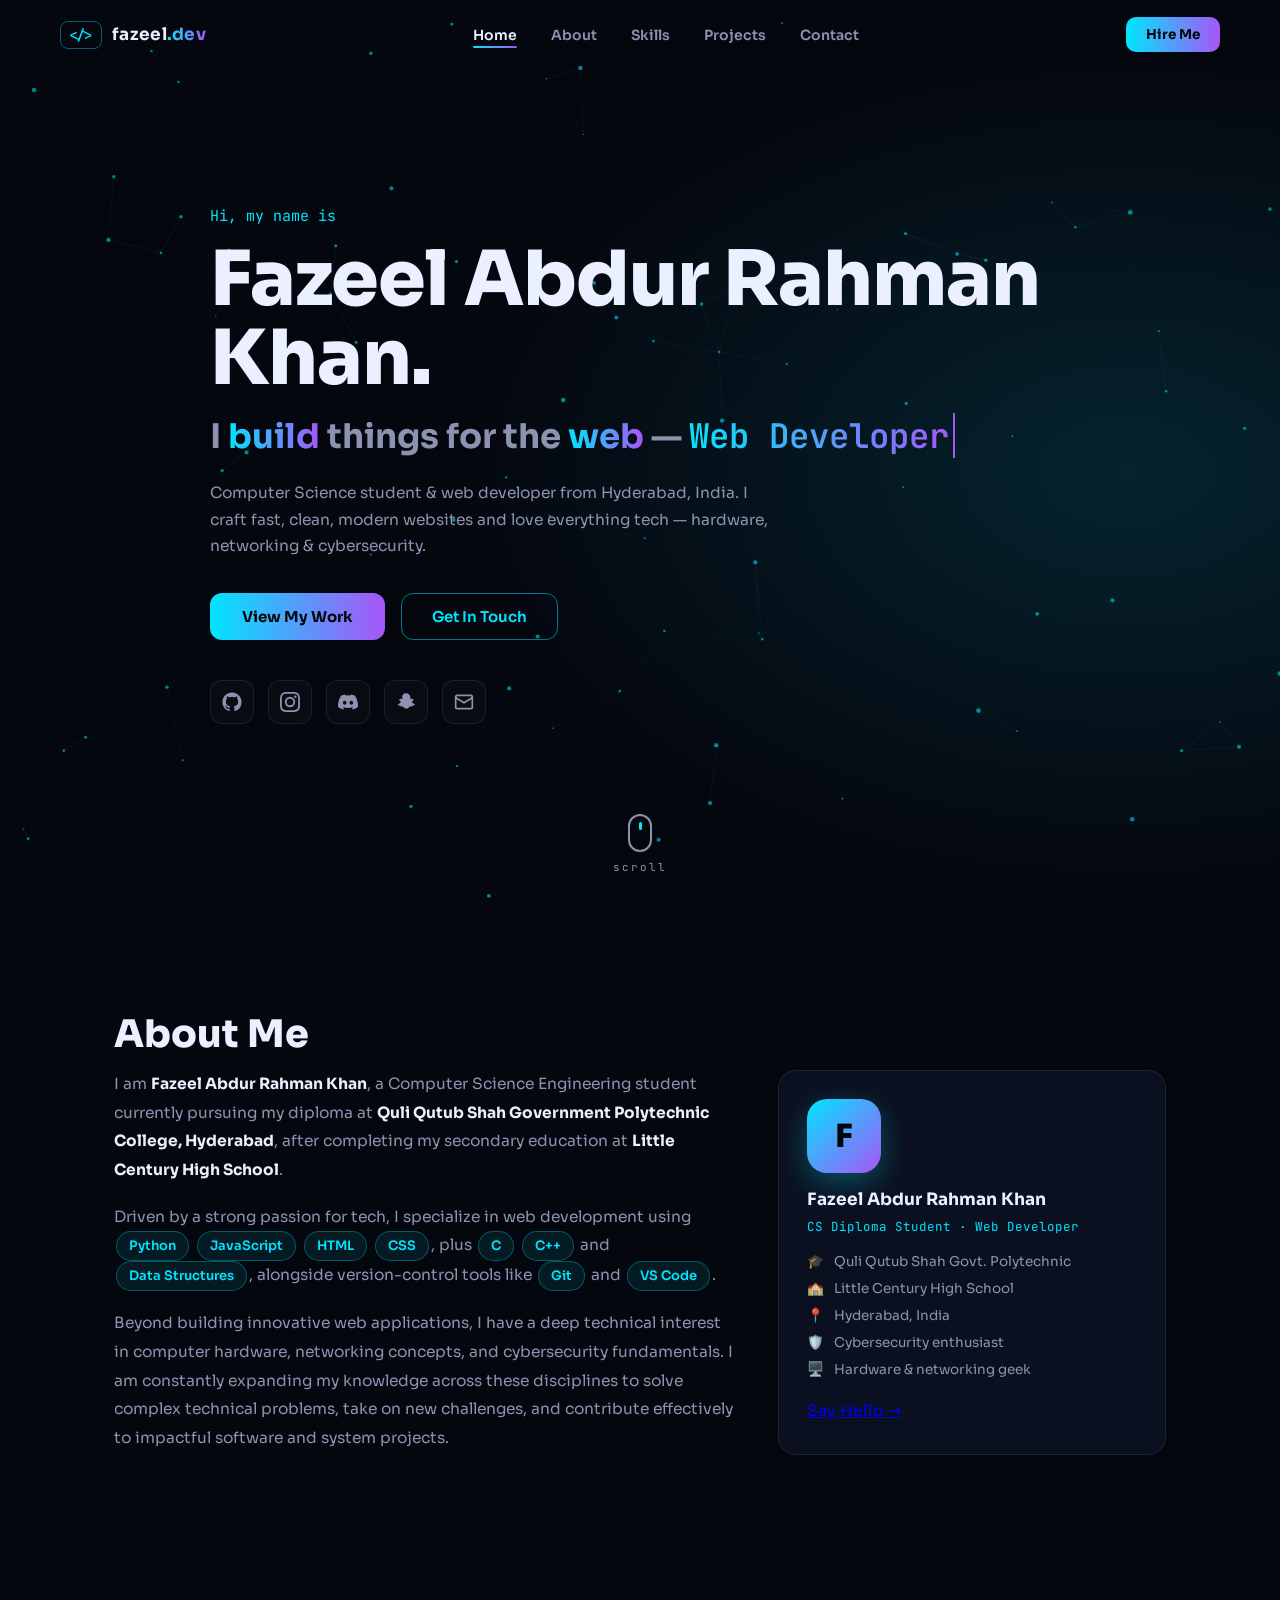
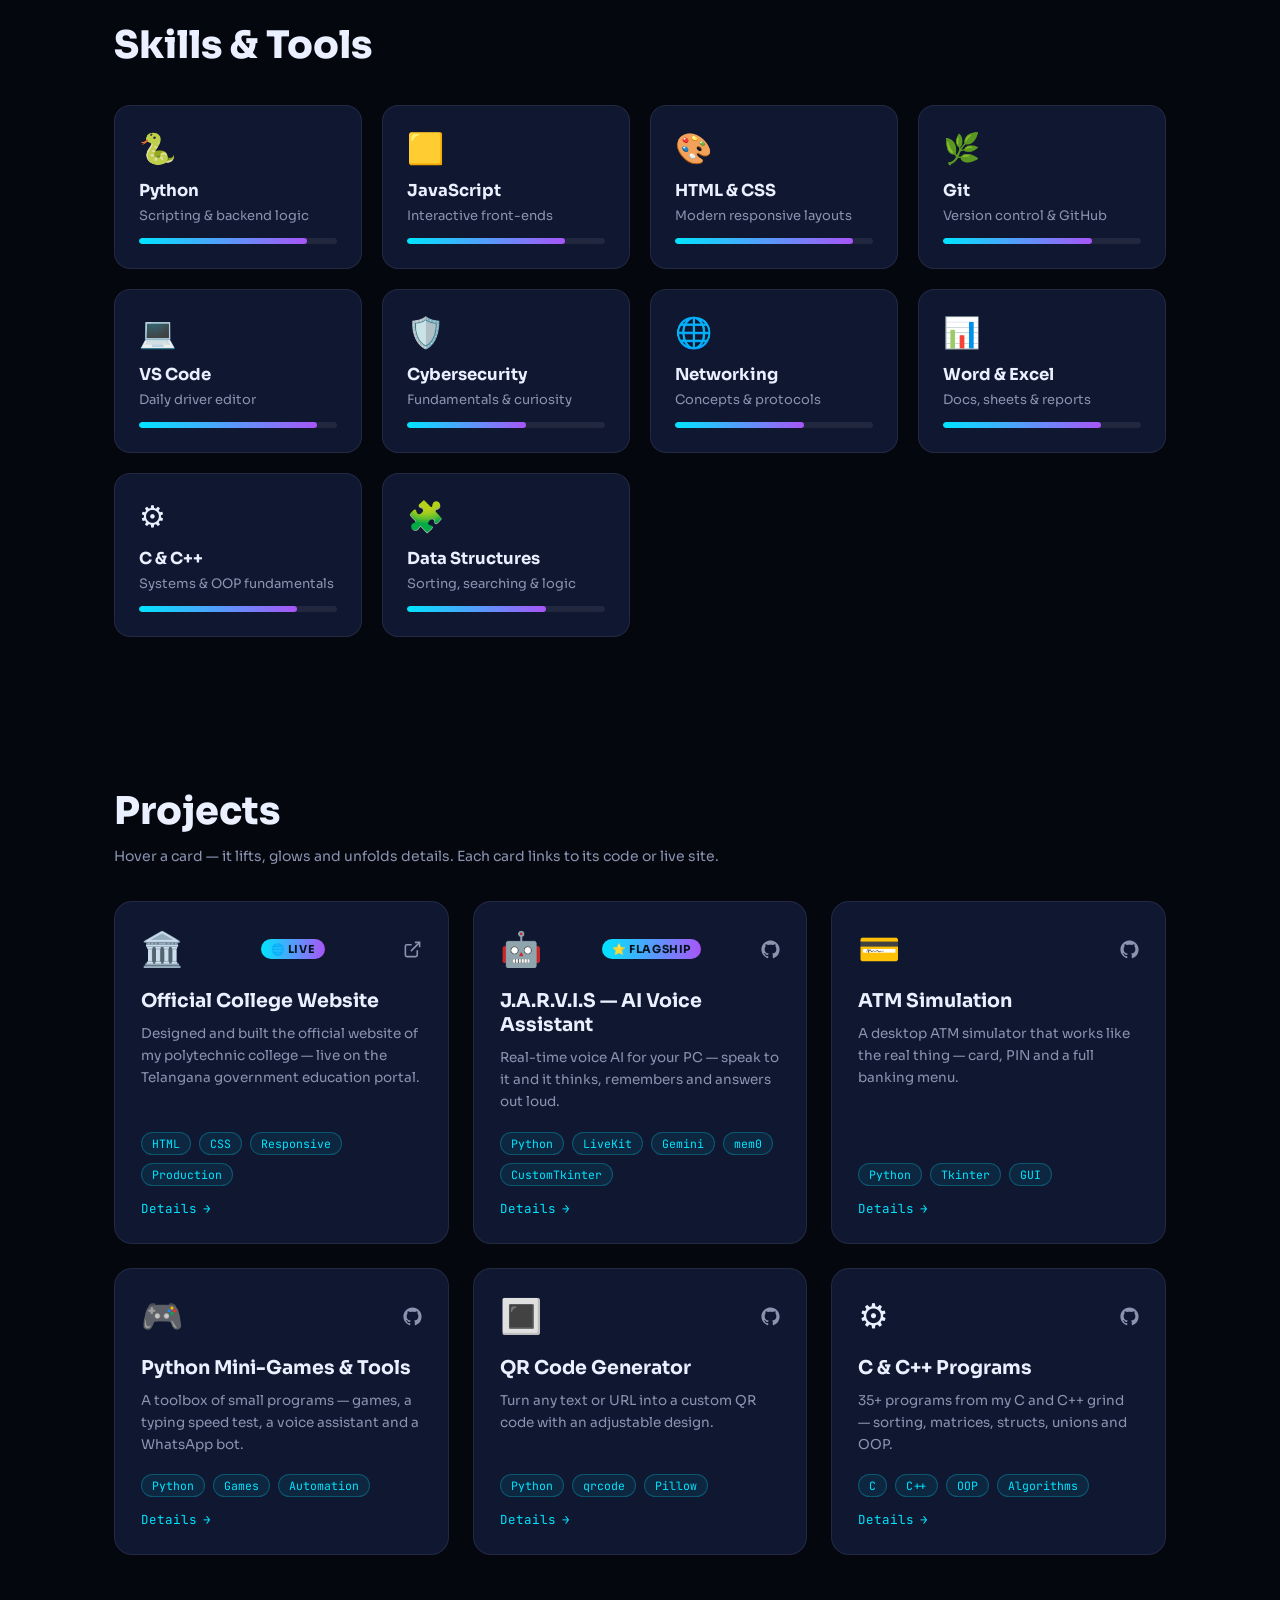
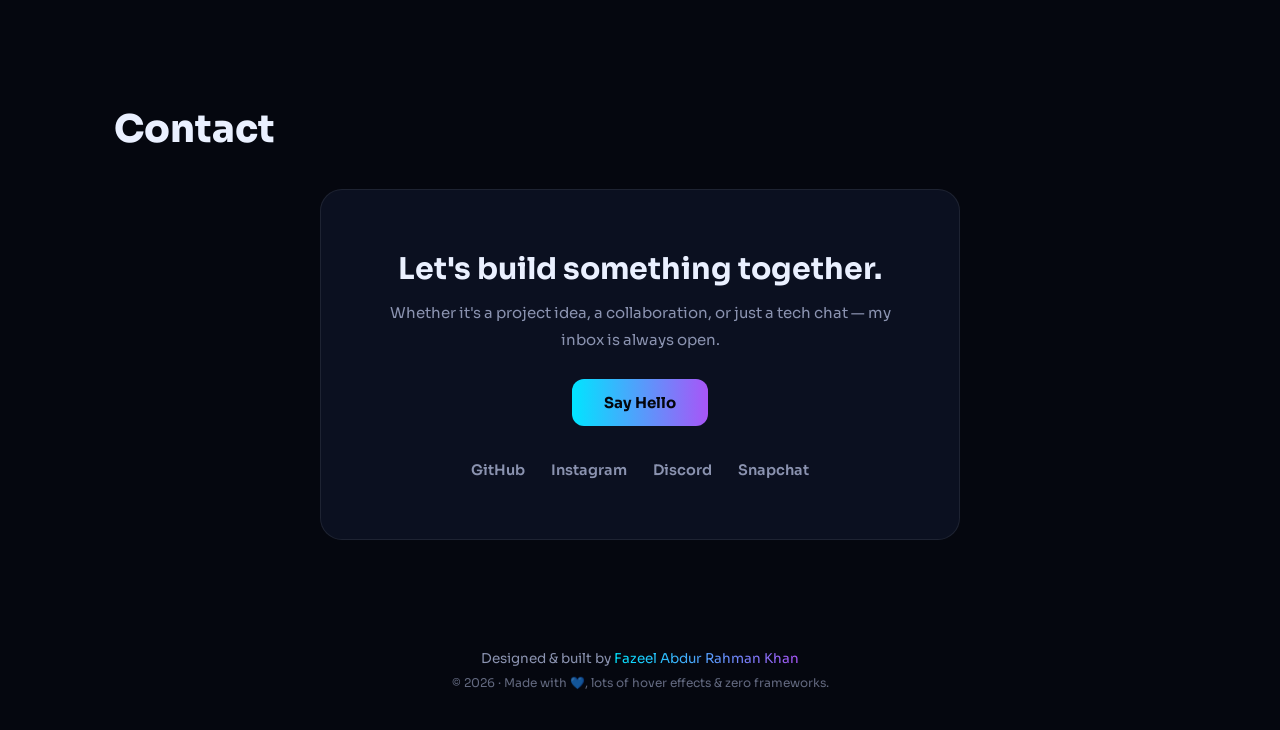
==== commit df2f2d14: "Contact links: drop usernames, cleaner labels 🤖 Generated with Codebuff Co-Authored-By: Codebuff <no" ====
--- a/index.html
+++ b/index.html
@@ -231,8 +231,8 @@
         <div class="contact-socials">
           <a class="ulink" href="https://github.com/fazeel-0108" target="_blank" rel="noopener">GitHub</a>
           <a class="ulink" href="https://instagram.com/fazeel_0108" target="_blank" rel="noopener">Instagram</a>
-          <a class="ulink" href="#" id="discordCopy2">Discord — 10xSpy</a>
-          <a class="ulink" href="https://www.snapchat.com/add/fazeel0108?share_id=TStOvLHwKlU&locale=en-GB" target="_blank" rel="noopener">Snapchat — fazeel0108</a>
+          <a class="ulink" href="#" id="discordCopy2">Discord</a>
+          <a class="ulink" href="https://www.snapchat.com/add/fazeel0108?share_id=TStOvLHwKlU&locale=en-GB" target="_blank" rel="noopener">Snapchat</a>
         </div>
       </div>
     </div>
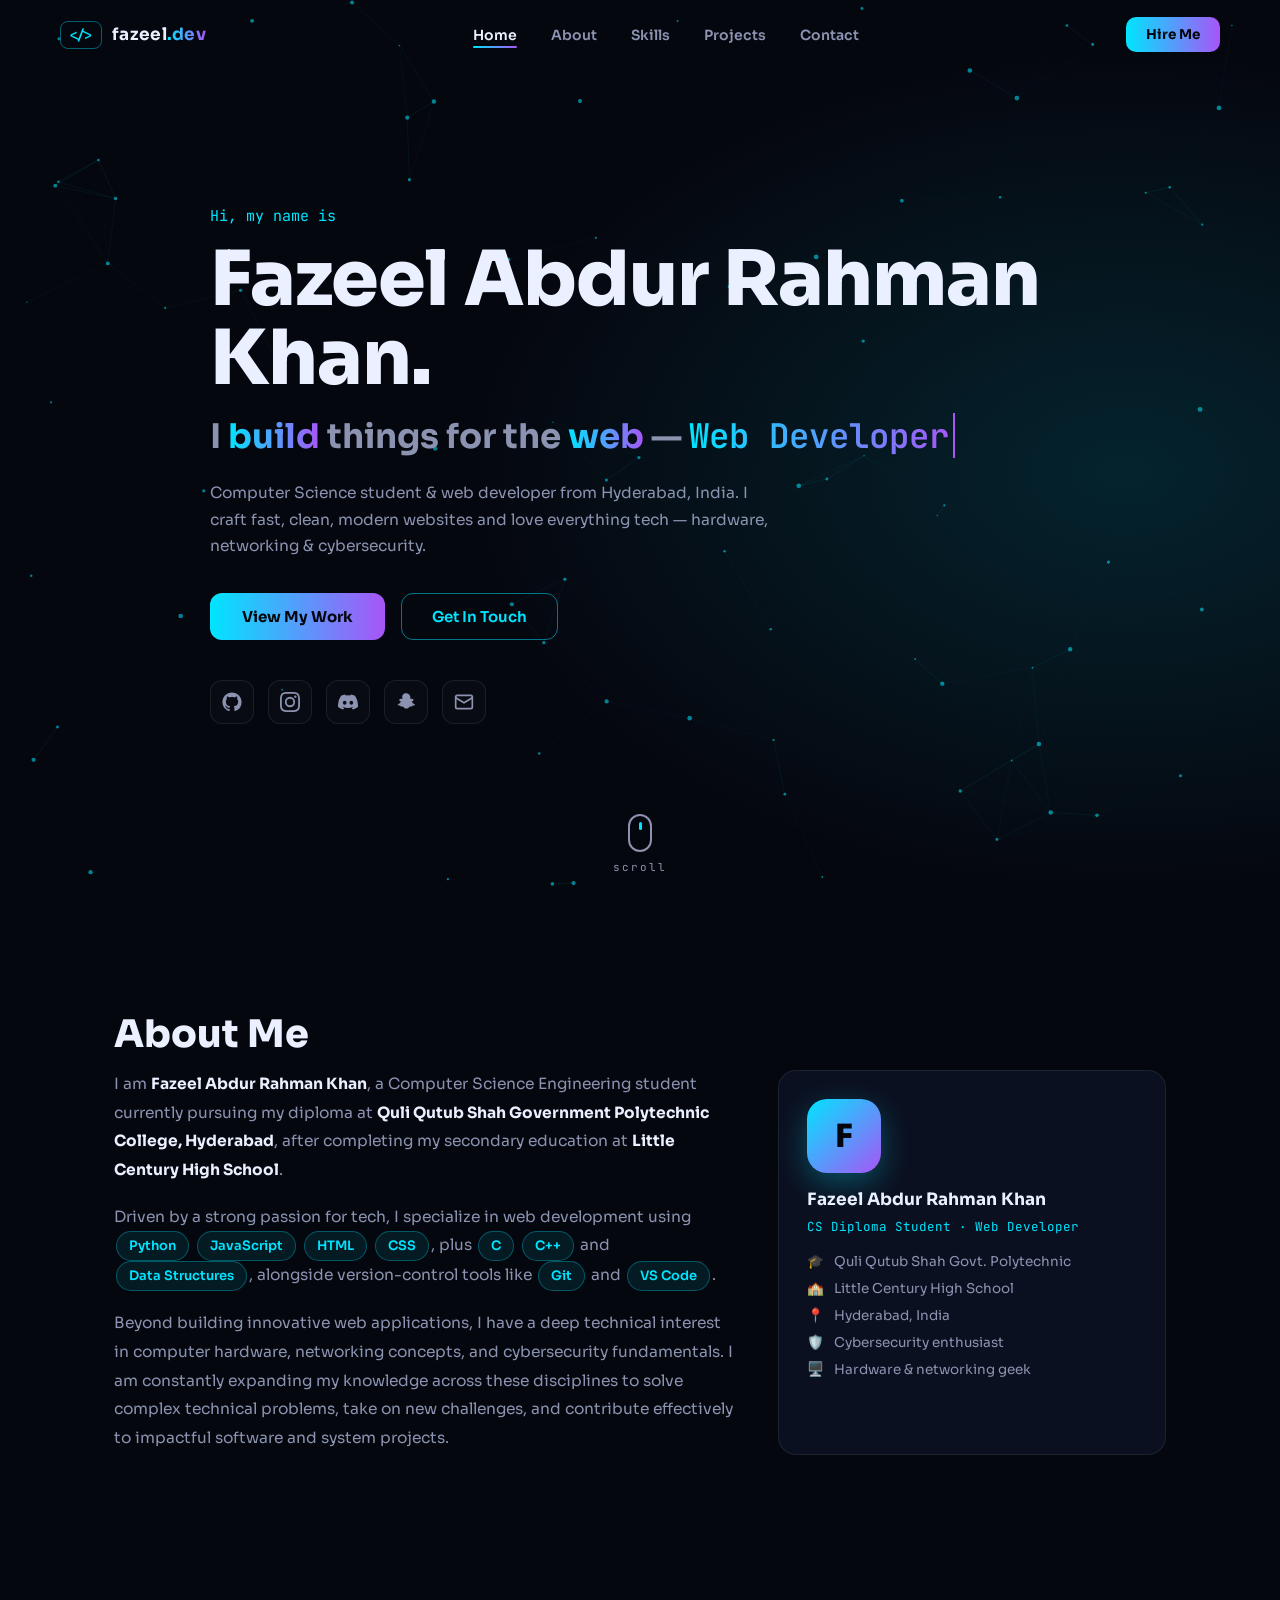
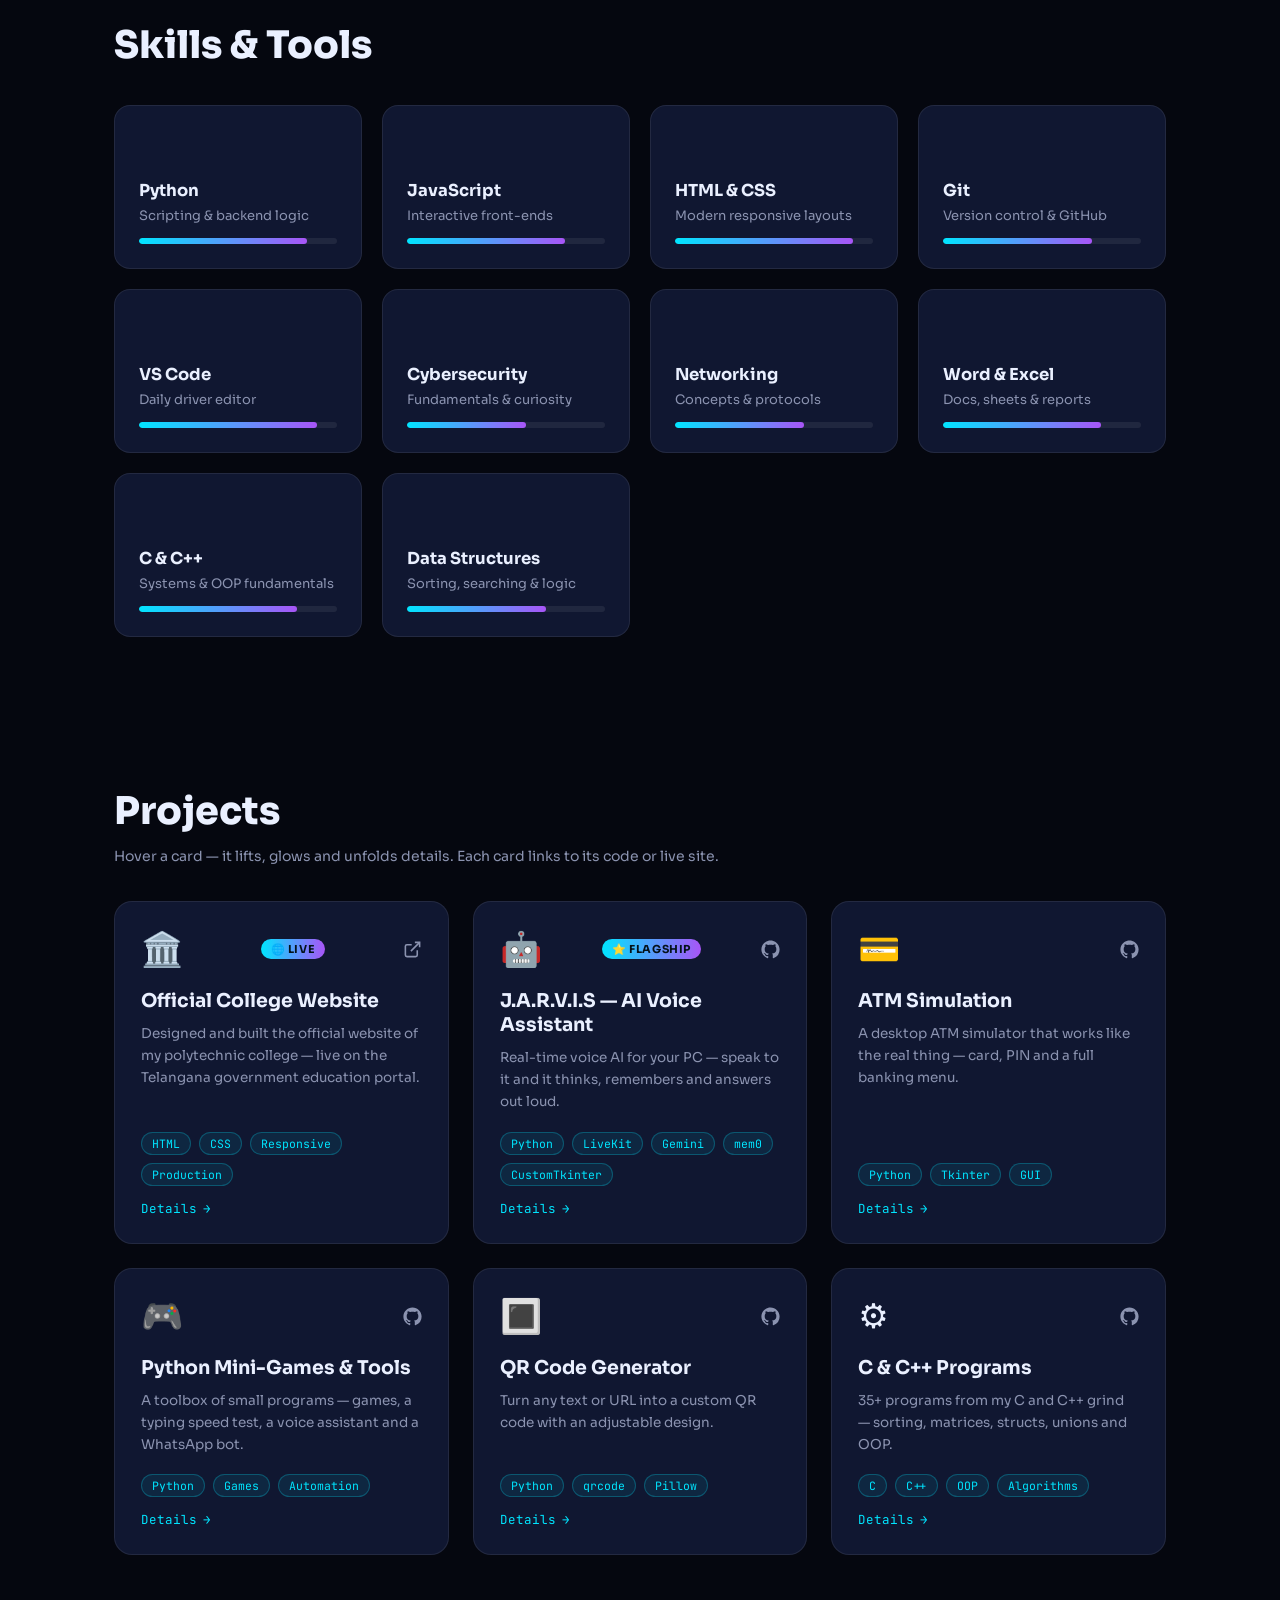
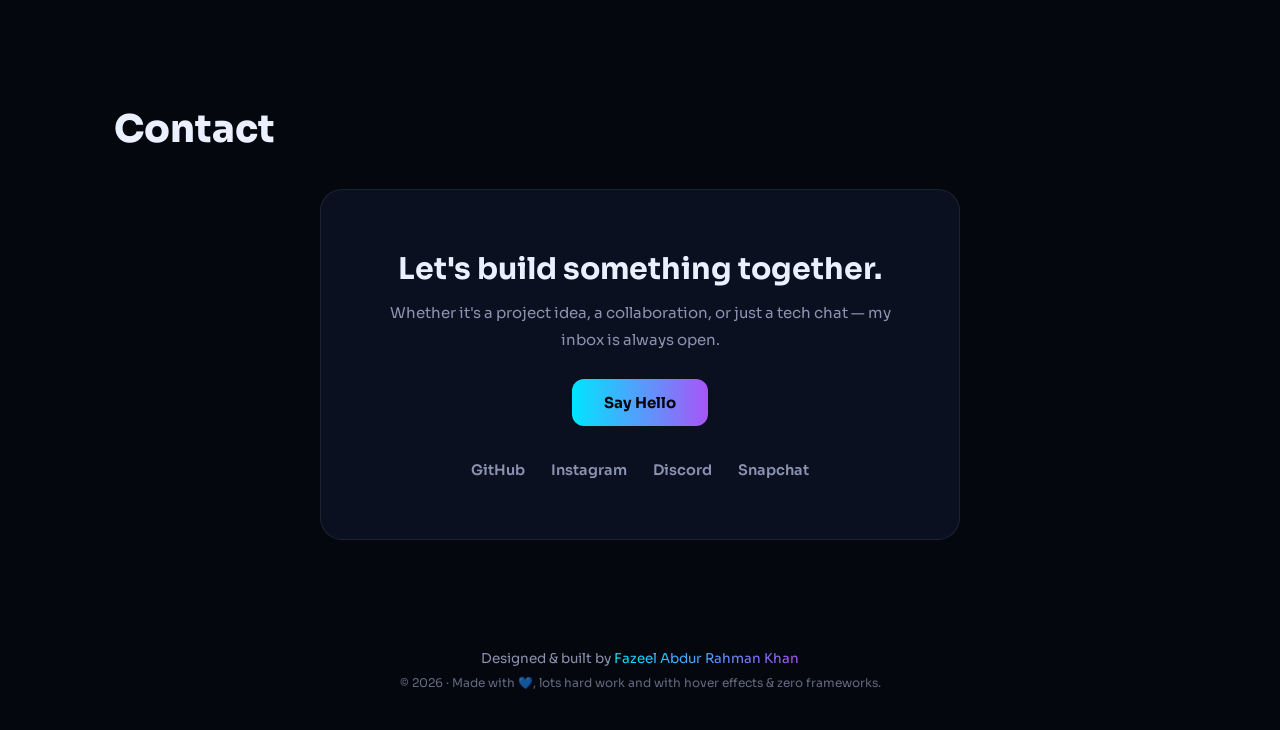
==== commit 85f0be1a: "lots hard work and with hover effects &amp; zero frameworks" ====
--- a/index.html
+++ b/index.html
@@ -241,7 +241,7 @@
   <!-- ================= FOOTER ================= -->
   <footer class="footer">
     <p>Designed &amp; built by <span class="accent">Fazeel Abdur Rahman Khan</span></p>
-    <p class="footer-hint">© 2026 · Made with 💙, lots of hover effects &amp; zero frameworks.</p>
+    <p class="footer-hint">© 2026 · Made with 💙, lots hard work and with hover effects &amp; zero frameworks.</p>
   </footer>
 
   <div class="toast" id="toast">Copied to clipboard ✓</div>
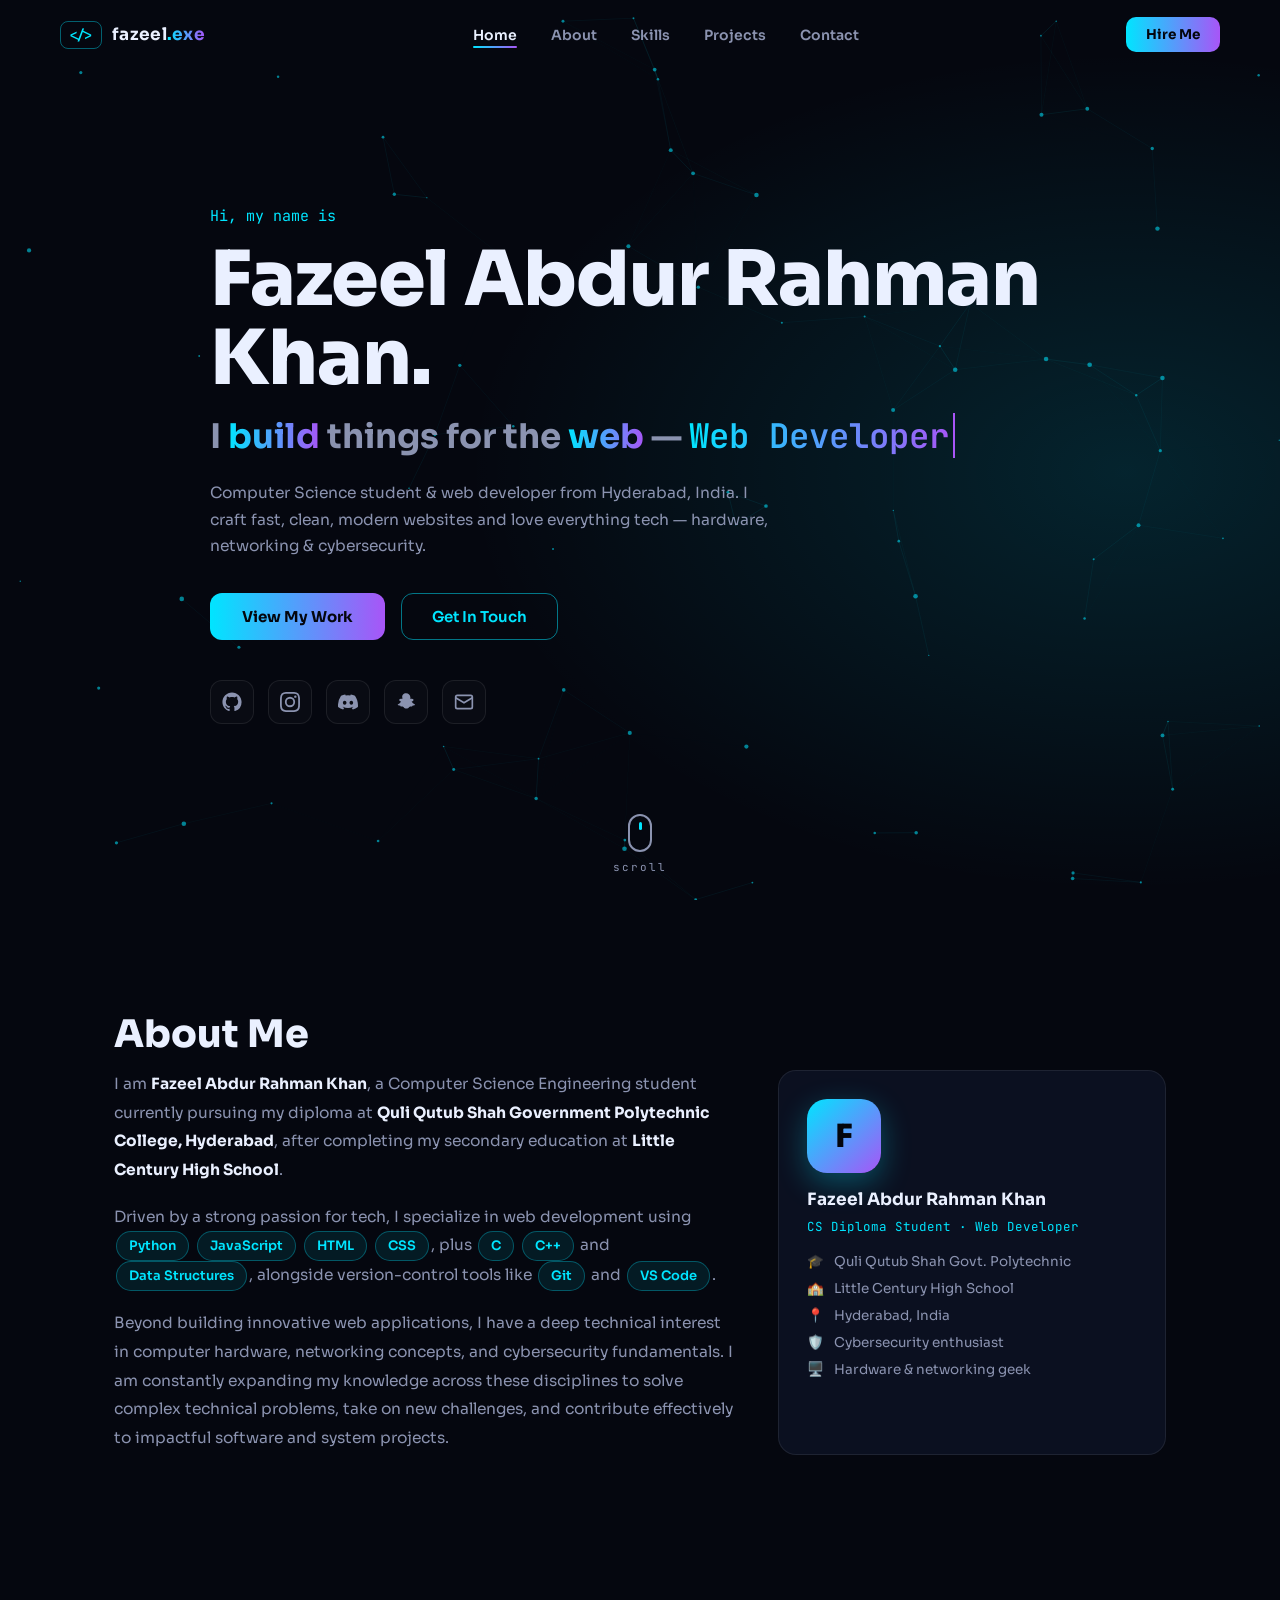
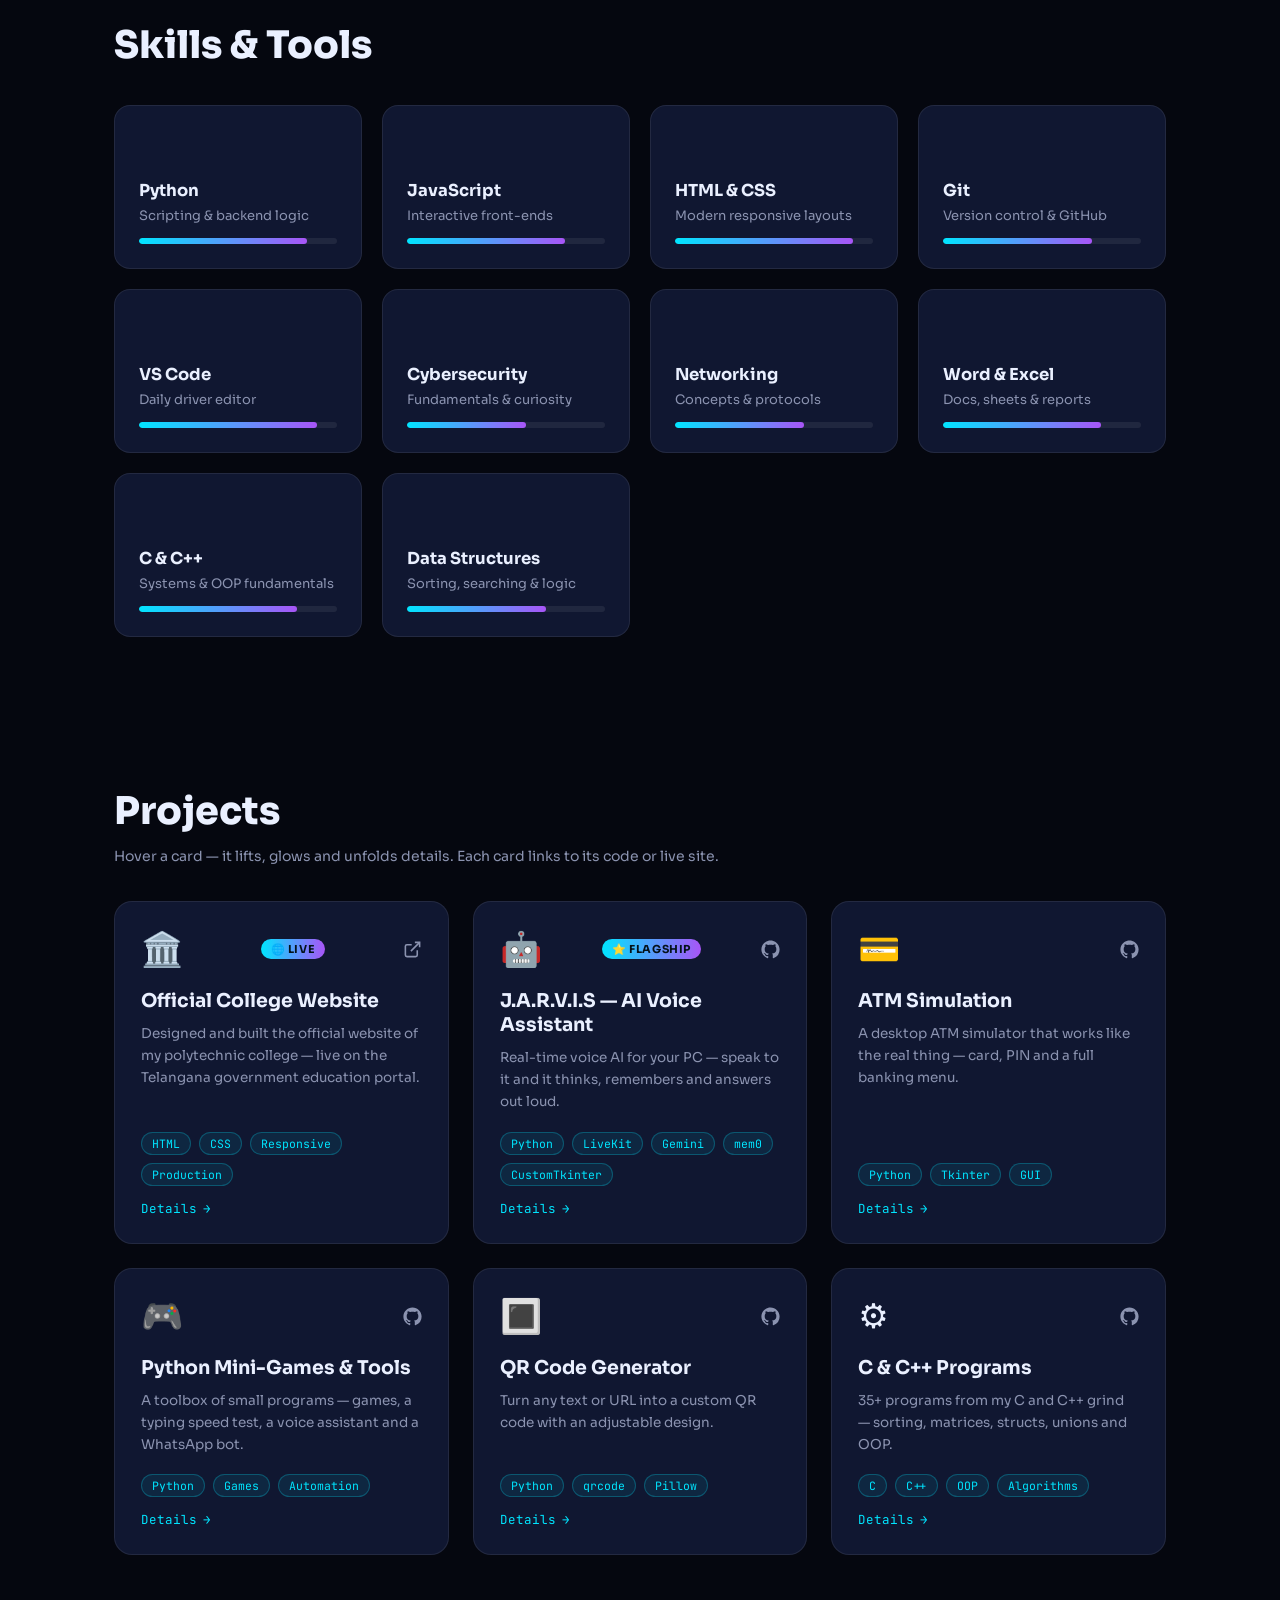
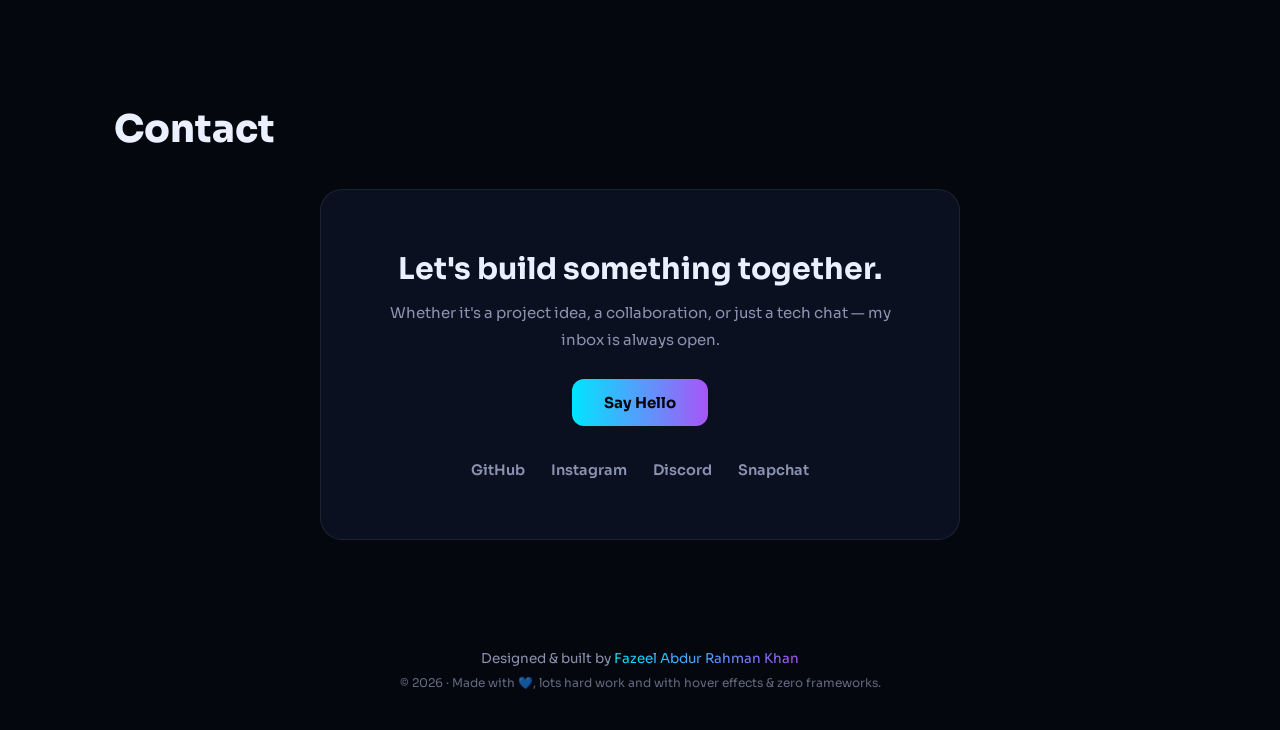
==== commit 336d86fe: "update" ====
--- a/index.html
+++ b/index.html
@@ -30,7 +30,7 @@
   <nav class="nav" id="nav">
     <a class="logo" href="#home">
       <span class="logo-mark">&lt;/&gt;</span>
-      <span class="logo-text">fazeel<span class="accent">.dev</span></span>
+      <span class="logo-text">fazeel<span class="accent">.exe</span></span>
     </a>
     <ul class="nav-links" id="navLinks">
       <li><a href="#home" class="nav-link active">Home</a></li>
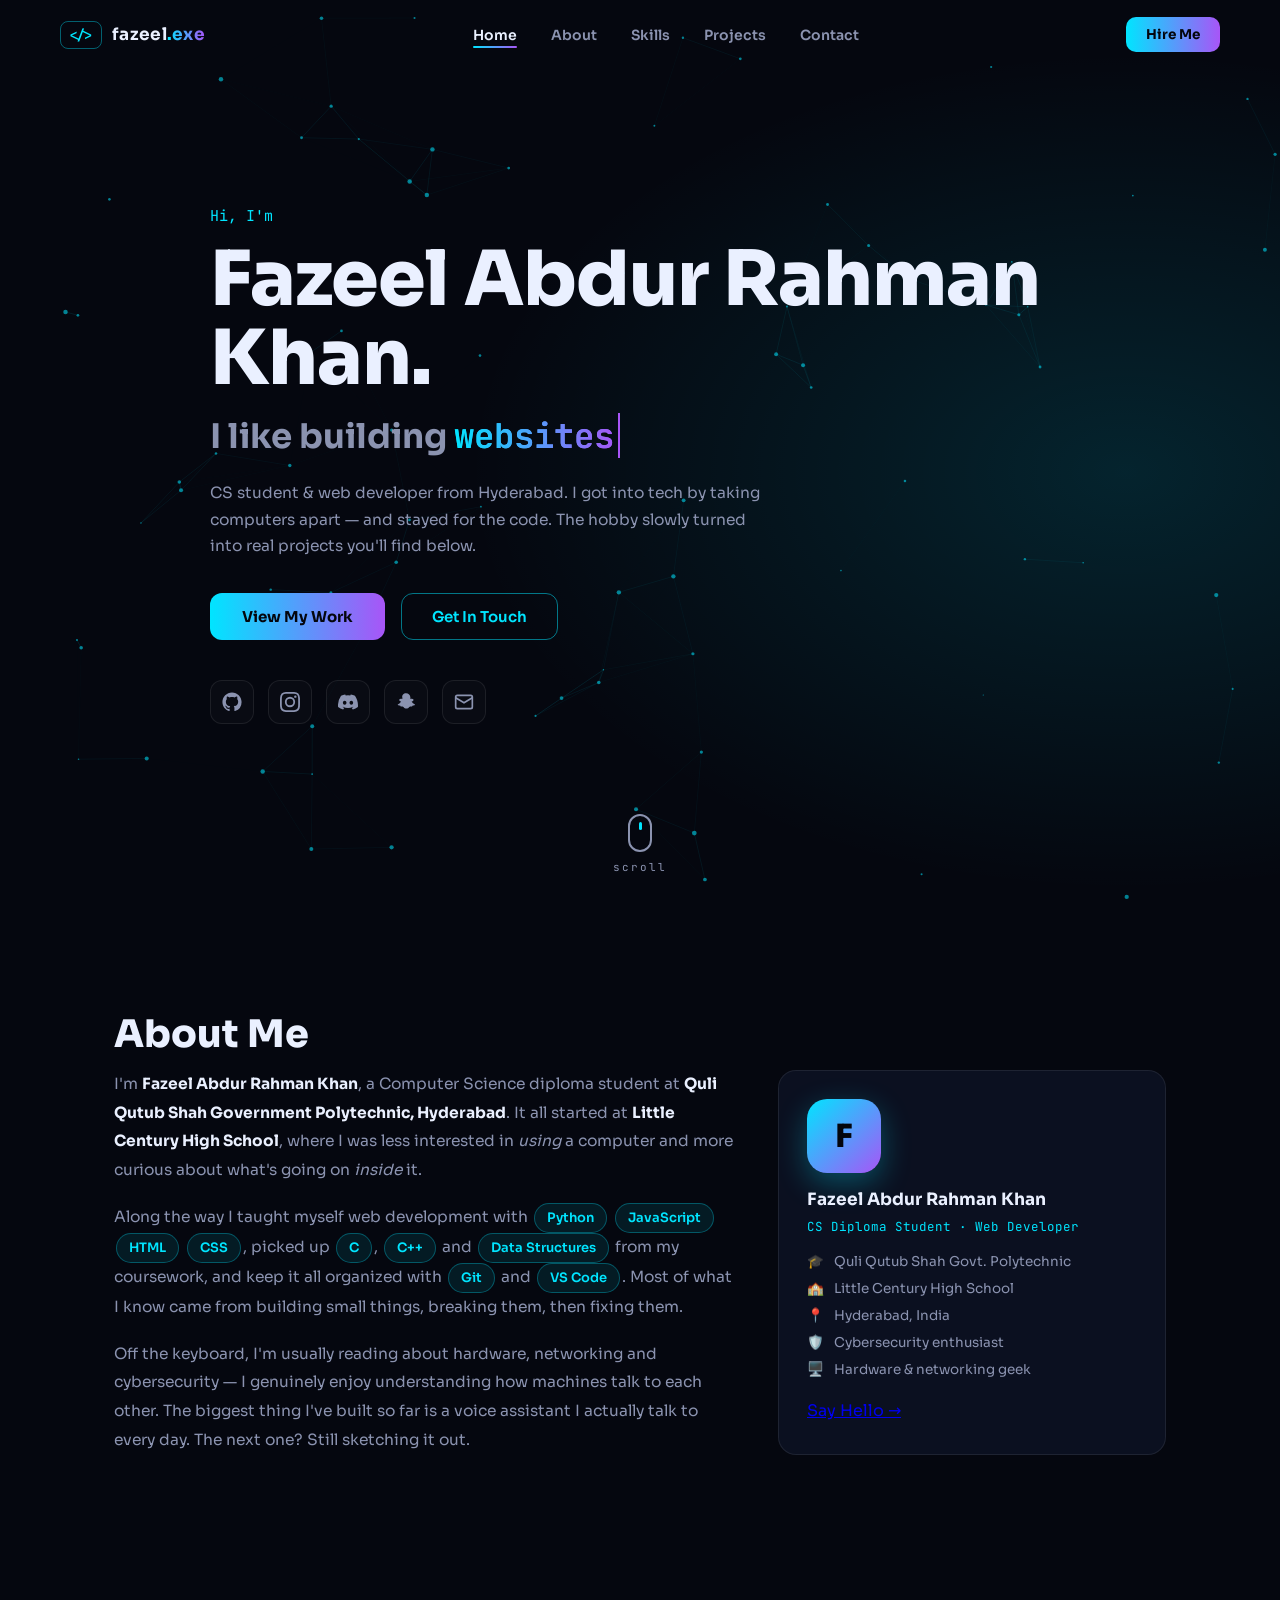
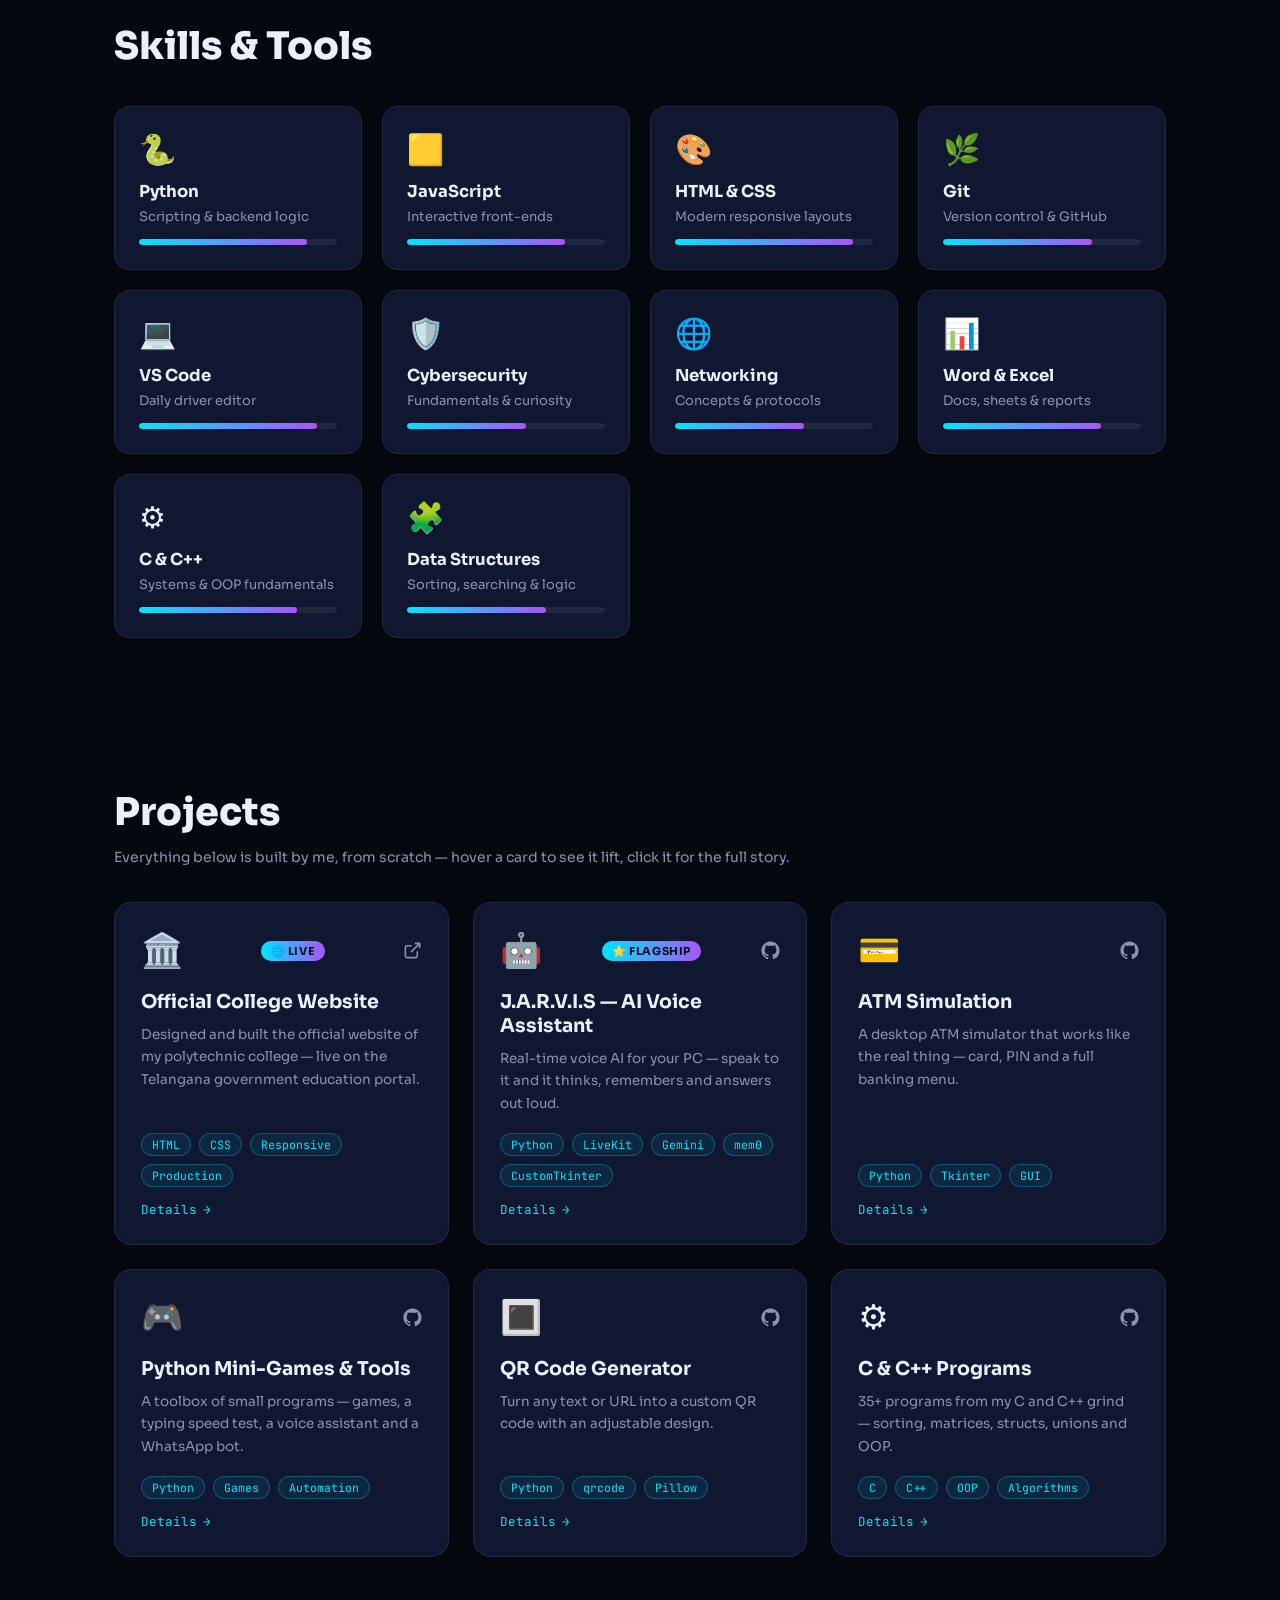
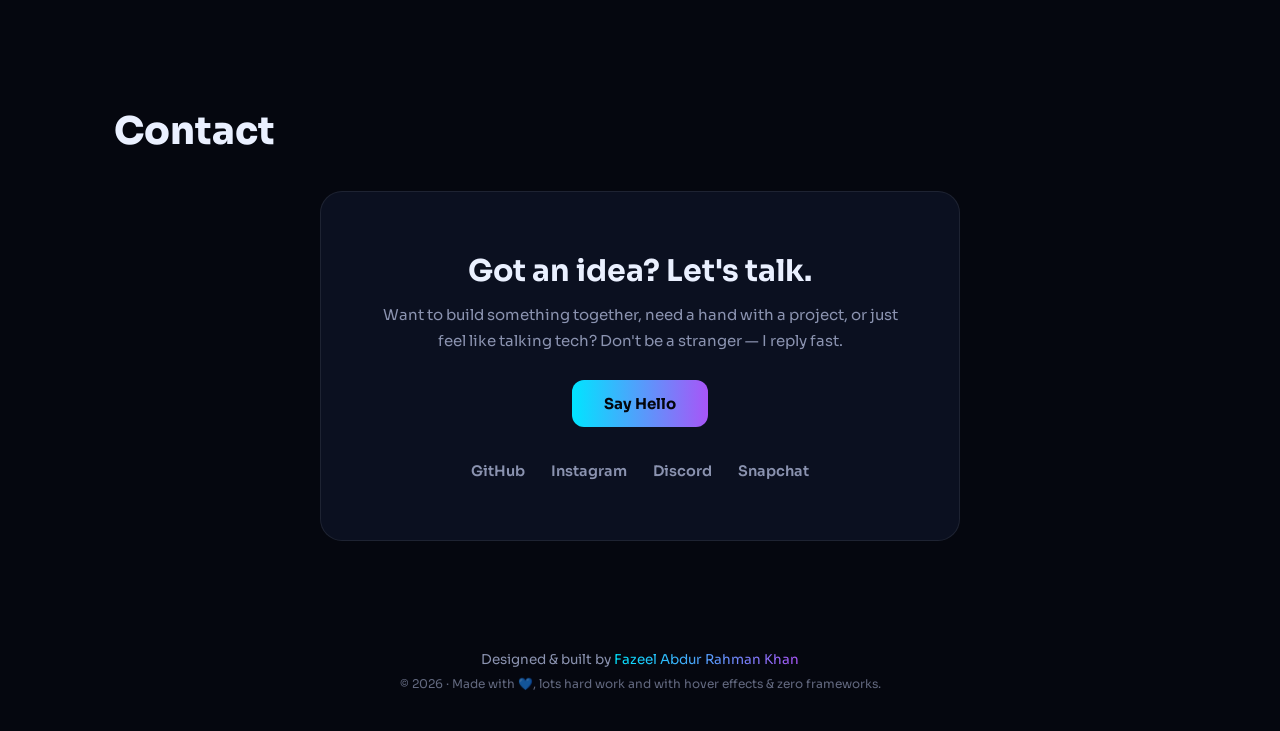
==== commit cf09533b: "Humanized all site copy - personal voice in hero, about and contact" ====
--- a/index.html
+++ b/index.html
@@ -49,16 +49,15 @@
   <header class="hero" id="home">
     <canvas id="particles"></canvas>
     <div class="hero-inner">
-      <p class="hero-hi reveal-up">Hi, my name is</p>
+      <p class="hero-hi reveal-up">Hi, I'm</p>
       <h1 class="hero-name reveal-up" id="scrambleName">Fazeel Abdur Rahman Khan.</h1>
       <h2 class="hero-role reveal-up">
-        I <span class="accent">build</span> things for the <span class="accent">web</span>
-        — <span class="typing" id="typing"></span>
+        I like building <span class="accent"><span class="typing" id="typing"></span></span>
       </h2>
       <p class="hero-desc reveal-up">
-        Computer Science student &amp; web developer from Hyderabad, India.
-        I craft fast, clean, modern websites and love everything tech —
-        hardware, networking &amp; cybersecurity.
+        CS student &amp; web developer from Hyderabad. I got into tech by taking
+        computers apart — and stayed for the code. The hobby slowly turned into
+        real projects you'll find below.
       </p>
       <div class="hero-btns reveal-up">
         <a href="#projects" class="btn-magnet btn-shimmer" id="magBtn1">View My Work</a>
@@ -94,21 +93,22 @@
     <div class="about-grid">
       <div class="about-text reveal-up">
         <p>
-          I am <b>Fazeel Abdur Rahman Khan</b>, a Computer Science Engineering student currently pursuing my diploma at
-          <b>Quli Qutub Shah Government Polytechnic College, Hyderabad</b>, after completing my secondary education at
-          <b>Little Century High School</b>.
-        </p>
-        <p>
-          Driven by a strong passion for tech, I specialize in web development using
+          I'm <b>Fazeel Abdur Rahman Khan</b>, a Computer Science diploma student at
+          <b>Quli Qutub Shah Government Polytechnic, Hyderabad</b>. It all started at
+          <b>Little Century High School</b>, where I was less interested in <i>using</i> a computer
+          and more curious about what's going on <i>inside</i> it.
+        </p>
+        <p>
+          Along the way I taught myself web development with
           <span class="chip">Python</span> <span class="chip">JavaScript</span> <span class="chip">HTML</span> <span class="chip">CSS</span>,
-          plus <span class="chip">C</span> <span class="chip">C++</span> and <span class="chip">Data Structures</span>,
-          alongside version-control tools like <span class="chip">Git</span> and <span class="chip">VS Code</span>.
-        </p>
-        <p>
-          Beyond building innovative web applications, I have a deep technical interest in computer hardware,
-          networking concepts, and cybersecurity fundamentals. I am constantly expanding my knowledge across these
-          disciplines to solve complex technical problems, take on new challenges, and contribute effectively to
-          impactful software and system projects.
+          picked up <span class="chip">C</span>, <span class="chip">C++</span> and <span class="chip">Data Structures</span> from my coursework,
+          and keep it all organized with <span class="chip">Git</span> and <span class="chip">VS Code</span>.
+          Most of what I know came from building small things, breaking them, then fixing them.
+        </p>
+        <p>
+          Off the keyboard, I'm usually reading about hardware, networking and cybersecurity —
+          I genuinely enjoy understanding how machines talk to each other. The biggest thing I've built
+          so far is a voice assistant I actually talk to every day. The next one? Still sketching it out.
         </p>
       </div>
       <aside class="about-side reveal-up">
@@ -199,7 +199,7 @@
   <!-- ================= PROJECTS ================= -->
   <section class="section" id="projects">
     <h2 class="sec-title reveal-up">Projects</h2>
-    <p class="sec-sub reveal-up">Hover a card — it lifts, glows and unfolds details. Each card links to its code or live site.</p>
+    <p class="sec-sub reveal-up">Everything below is built by me, from scratch — hover a card to see it lift, click it for the full story.</p>
     <div class="projects-grid" id="projectsGrid" style="display:grid;grid-template-columns:repeat(auto-fit,minmax(290px,1fr));gap:24px"><!-- cards injected by JS --></div>
   </section>
 
@@ -222,10 +222,10 @@
     <h2 class="sec-title reveal-up">Contact</h2>
     <div class="contact-wrap">
       <div class="contact-card glow-card reveal-up">
-        <h3>Let's build something together.</h3>
-        <p>
-          Whether it's a project idea, a collaboration, or just a tech chat —
-          my inbox is always open.
+        <h3>Got an idea? Let's talk.</h3>
+        <p>
+          Want to build something together, need a hand with a project, or just
+          feel like talking tech? Don't be a stranger — I reply fast.
         </p>
         <a class="btn-magnet btn-shimmer" id="magBtn3" href="mailto:fazeelabdurahman0108@gmail.com">Say Hello</a>
         <div class="contact-socials">
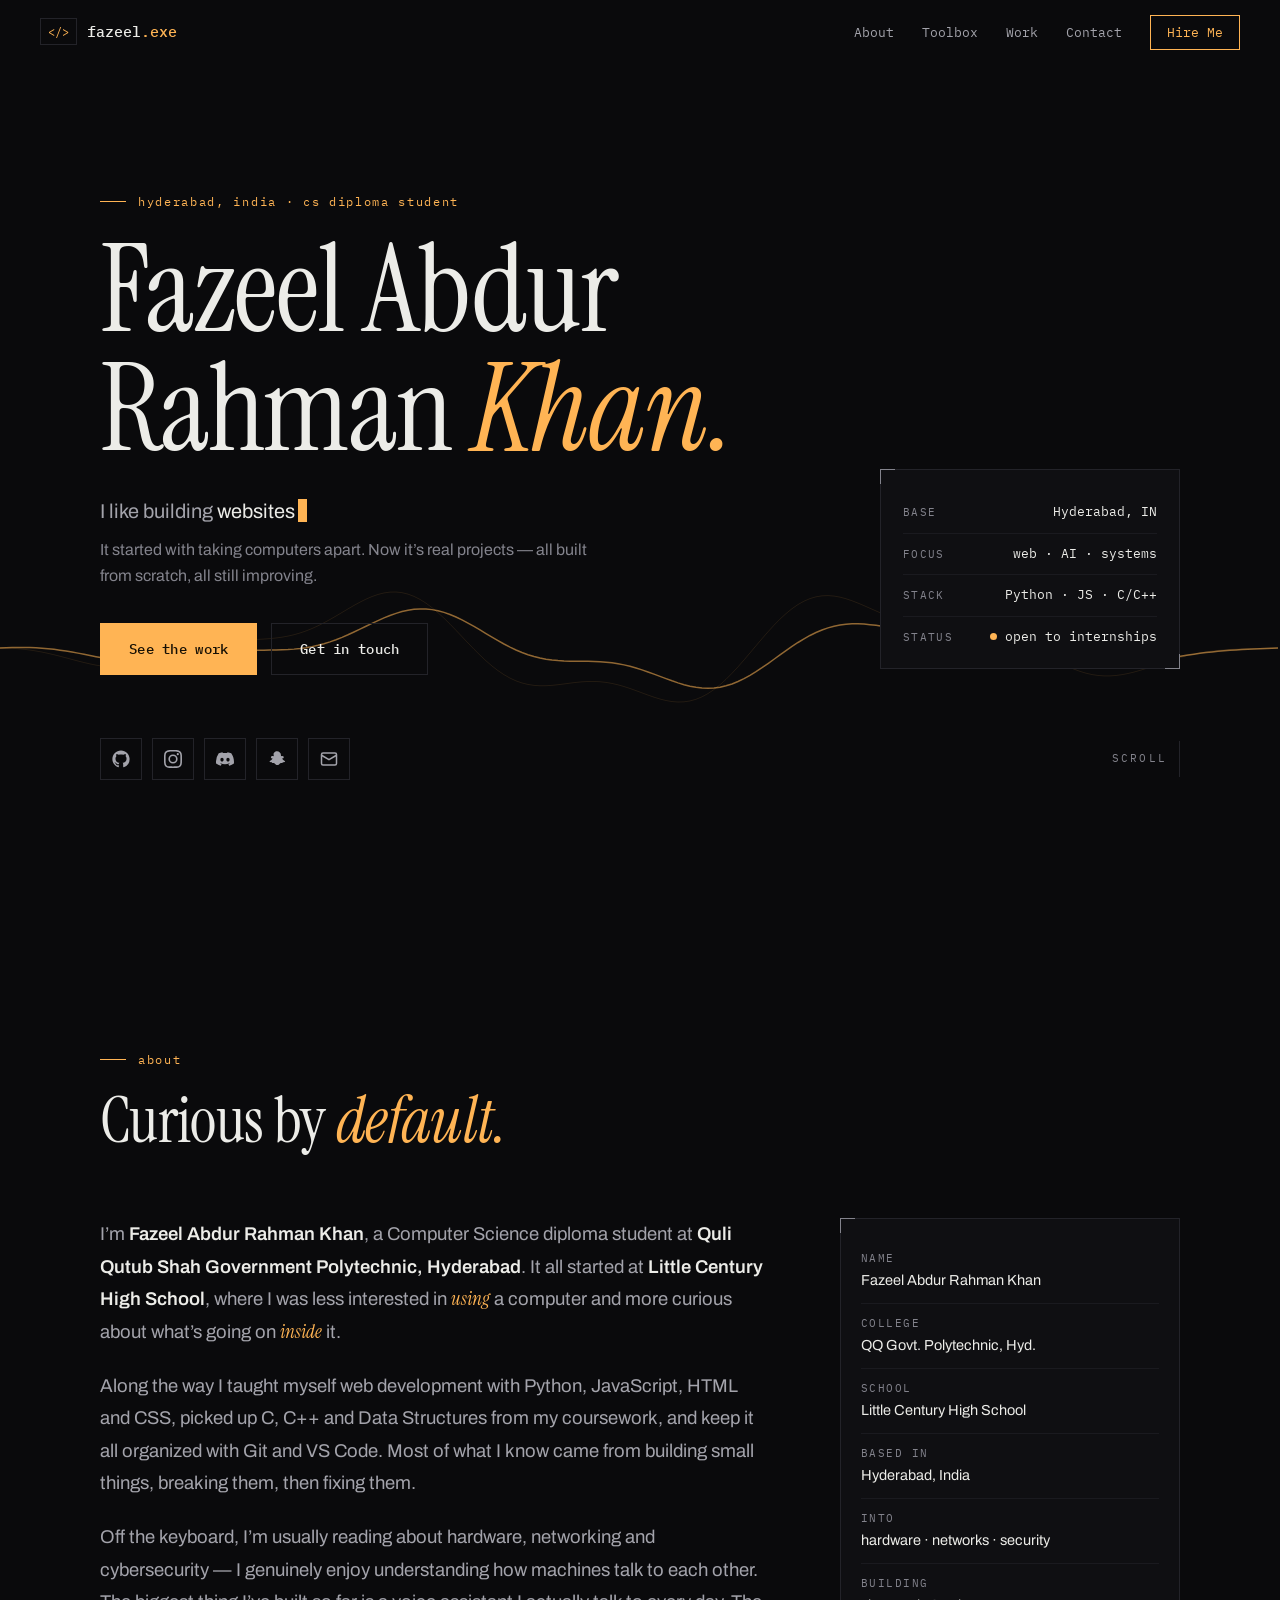
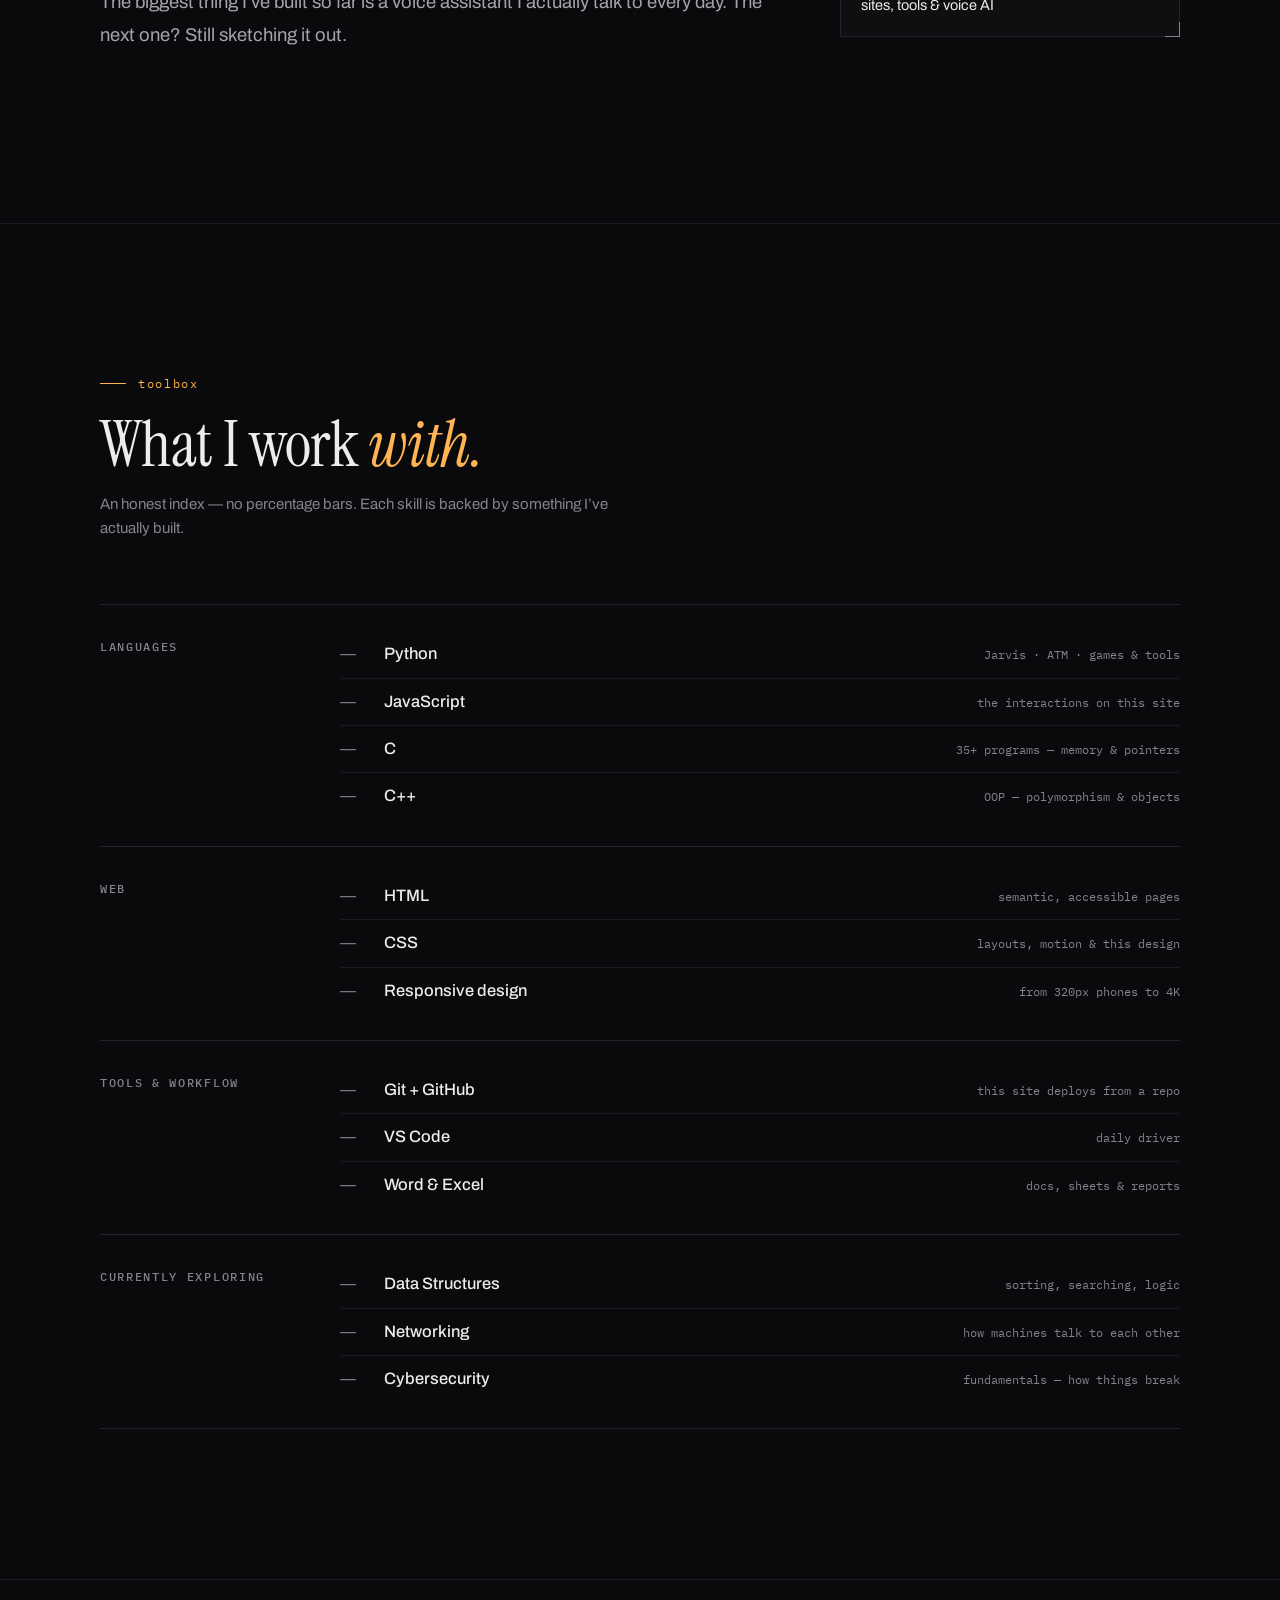
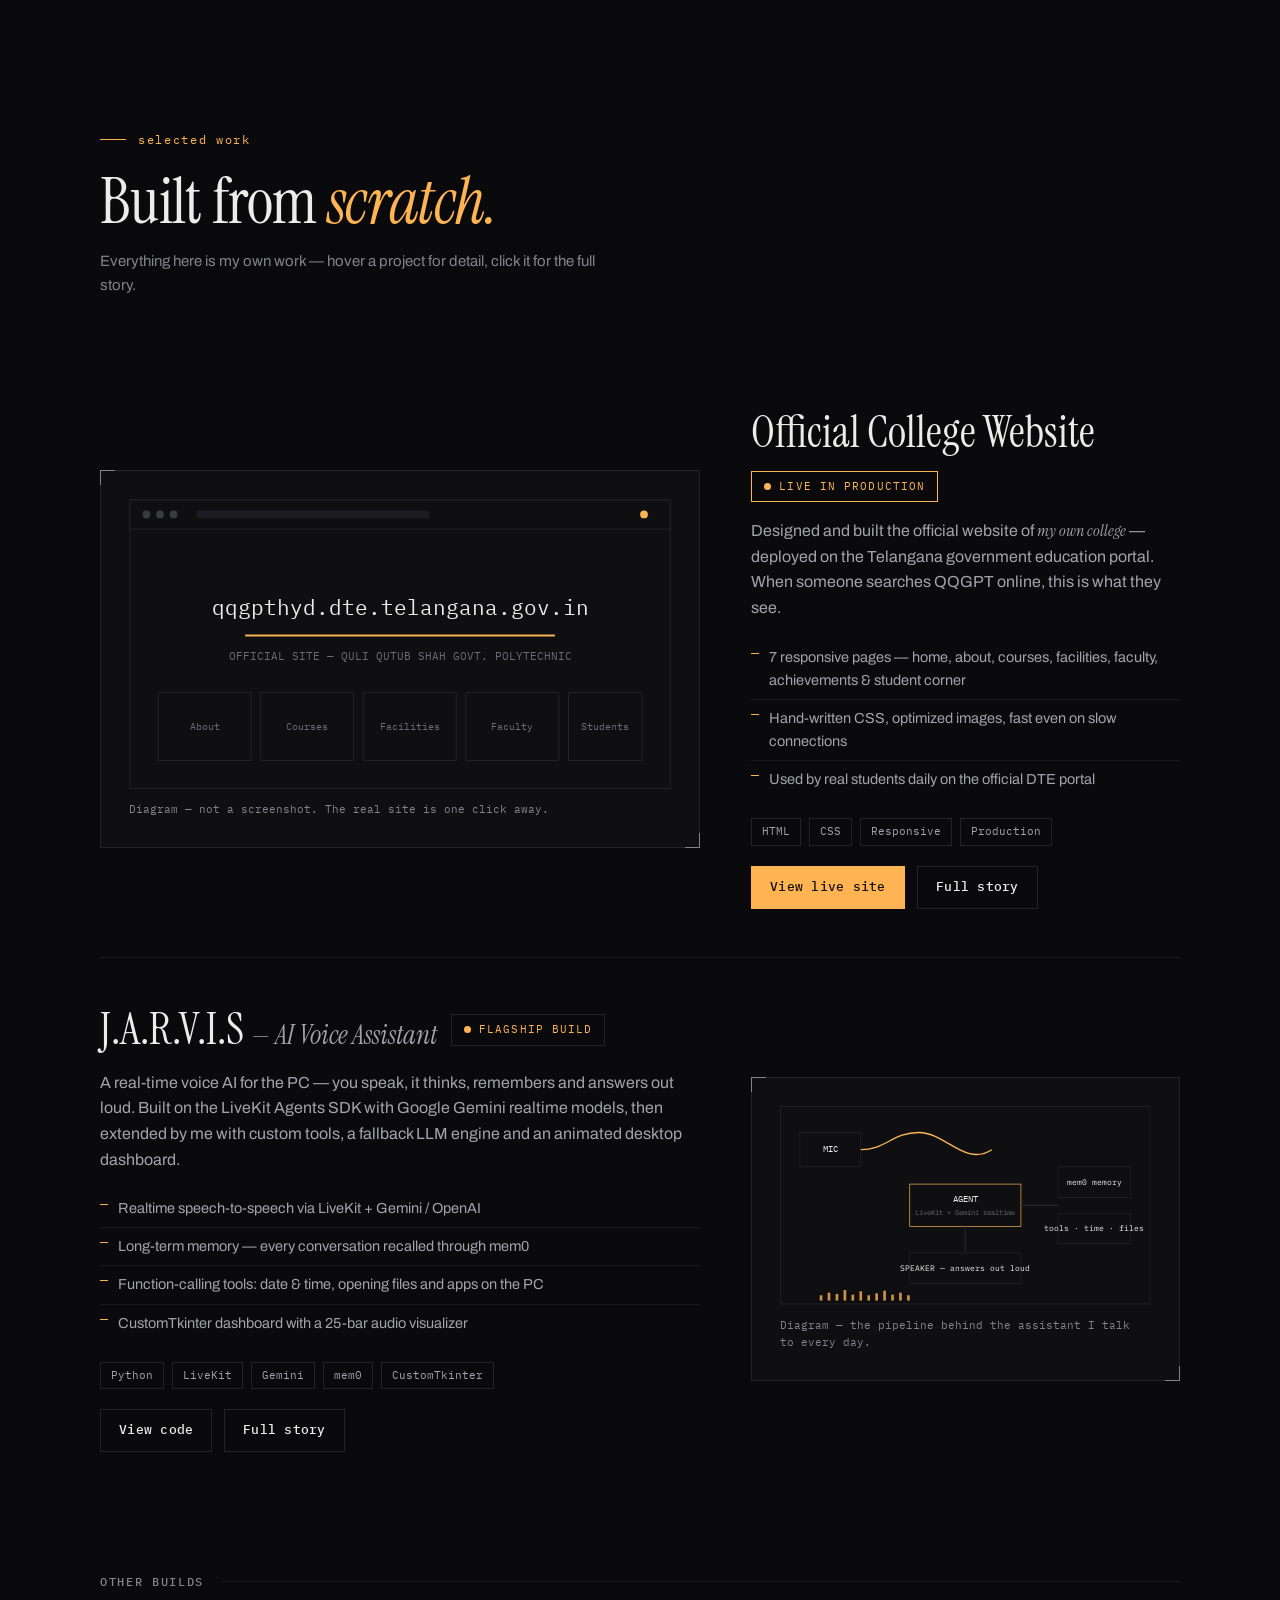
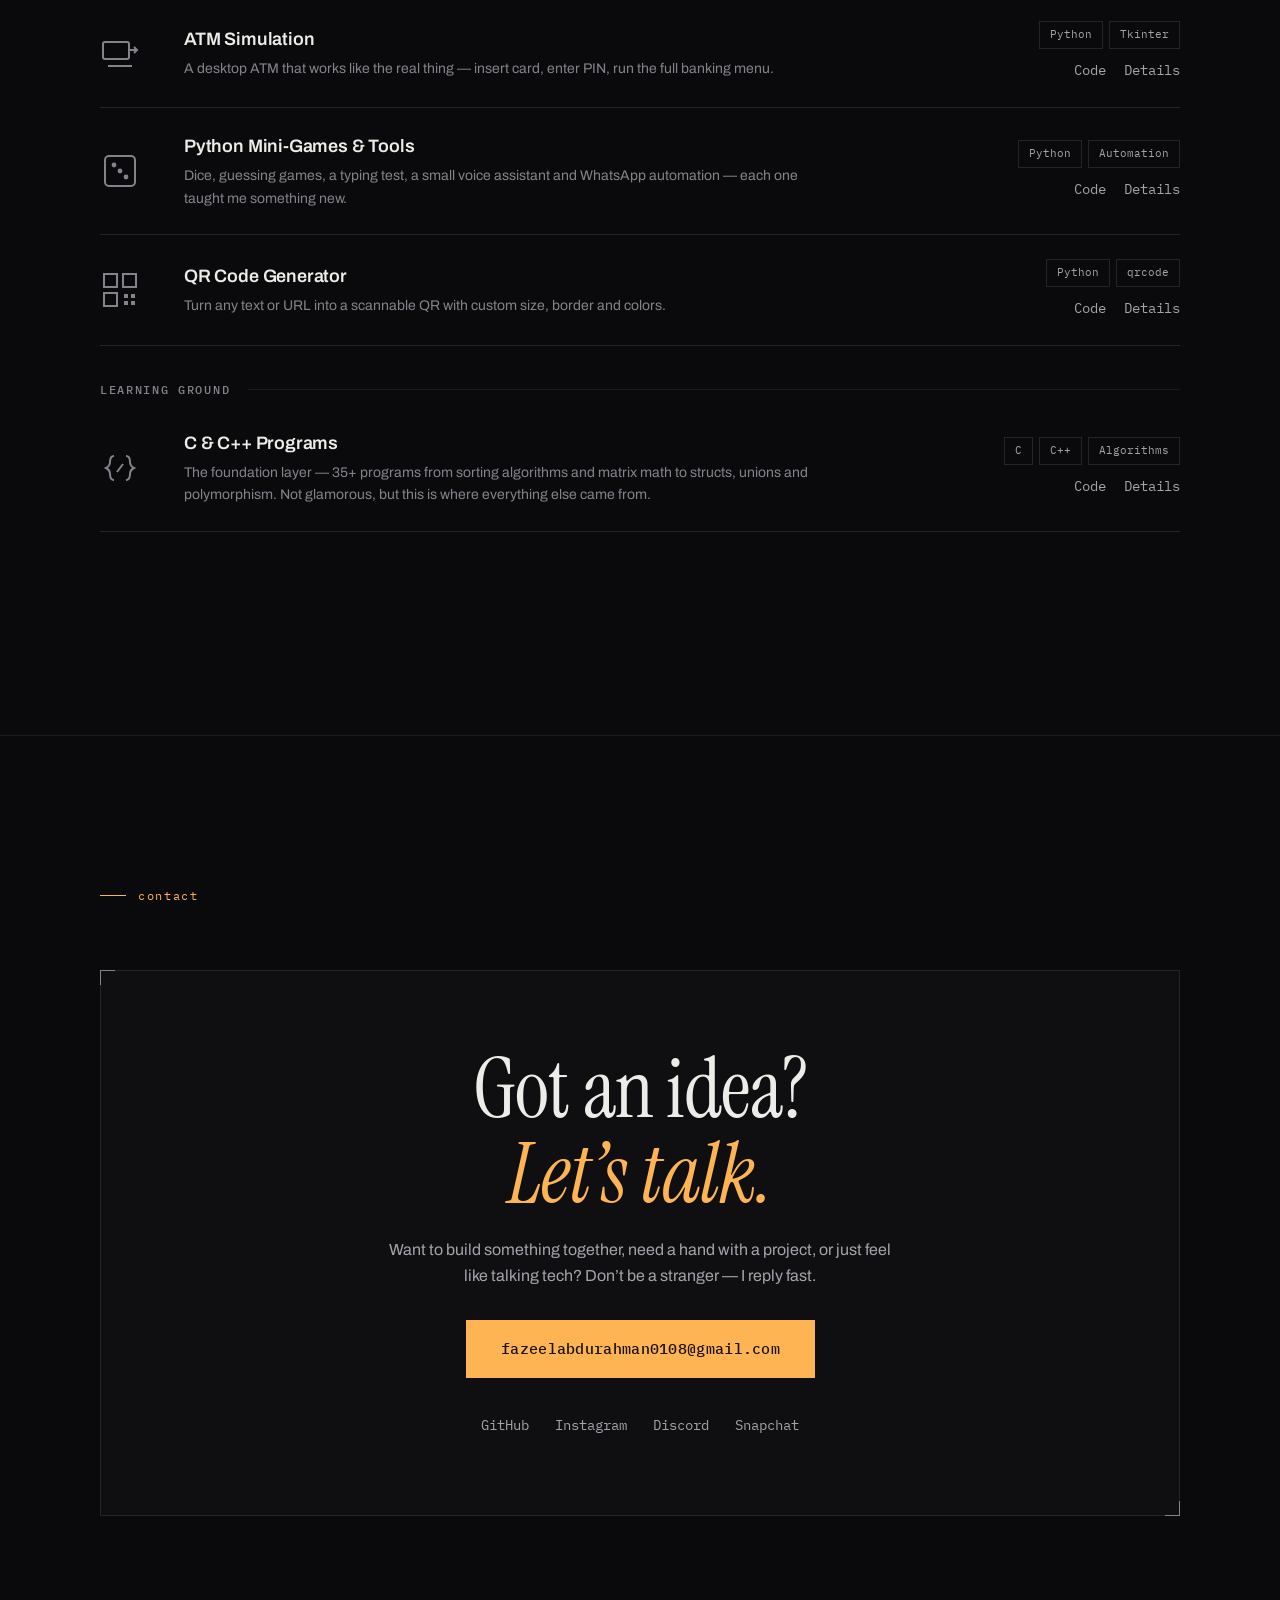
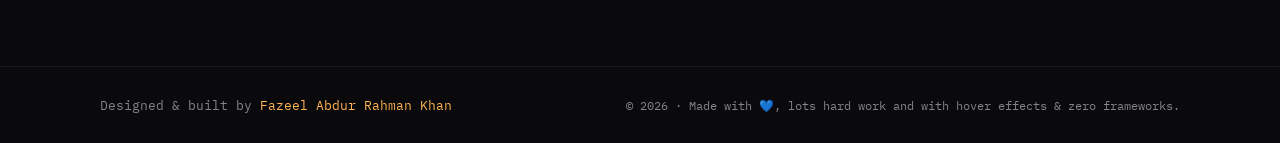
==== commit 4e9ccb68: "Complete redesign: "The Workbench" identity — ink-black, amber, editorial type Rebuild the site as a" ====
--- a/index.html
+++ b/index.html
@@ -3,248 +3,507 @@
 <head>
   <meta charset="UTF-8" />
   <meta name="viewport" content="width=device-width, initial-scale=1.0"/>
-  <title>Fazeel Abdur Rahman Khan — Web Developer & CS Student</title>
-  <meta name="description" content="Portfolio of Fazeel Abdur Rahman Khan — Computer Science student & web developer from Hyderabad. Creator of J.A.R.V.I.S (AI voice assistant) and the official QQGPT college website — live on the Telangana govt portal."/>
+  <title>Fazeel Abdur Rahman Khan — Web Developer &amp; CS Student</title>
+  <meta name="description" content="Portfolio of Fazeel Abdur Rahman Khan — CS diploma student & web developer from Hyderabad. Builder of J.A.R.V.I.S (AI voice assistant) and the official QQGPT college website, live on the Telangana govt portal. Built from scratch — no frameworks."/>
   <meta name="author" content="Fazeel Abdur Rahman Khan"/>
-  <meta name="theme-color" content="#05070f"/>
+  <meta name="theme-color" content="#0a0a0c"/>
+  <link rel="canonical" href="https://fazeel-0108.github.io/"/>
   <meta property="og:type" content="website"/>
+  <meta property="og:url" content="https://fazeel-0108.github.io/"/>
   <meta property="og:title" content="Fazeel Abdur Rahman Khan — Web Developer & CS Student"/>
-  <meta property="og:description" content="J.A.R.V.I.S AI voice assistant · official college website (live on Telangana govt portal) · ATM simulator · 35+ C/C++ programs."/>
-  <meta property="og:image" content="og-image.png"/>
+  <meta property="og:description" content="J.A.R.V.I.S AI voice assistant · official college website (live on Telangana govt portal) · ATM simulator · 35+ C/C++ programs. Built from scratch, zero frameworks."/>
+  <meta property="og:image" content="https://fazeel-0108.github.io/og-image.png"/>
   <meta name="twitter:card" content="summary_large_image"/>
   <meta name="twitter:title" content="Fazeel Abdur Rahman Khan — Web Developer & CS Student"/>
   <meta name="twitter:description" content="J.A.R.V.I.S AI voice assistant · official college website (live) · ATM simulator · 35+ C/C++ programs."/>
-  <meta name="twitter:image" content="og-image.png"/>
-  <link rel="icon" href="data:image/svg+xml,%3Csvg xmlns='http://www.w3.org/2000/svg' viewBox='0 0 64 64'%3E%3Crect width='64' height='64' rx='14' fill='%2305070f'/%3E%3Ctext x='32' y='43' font-family='monospace' font-size='28' font-weight='bold' text-anchor='middle' fill='%2300e5ff'%3E%3C/%3E%3C/text%3E%3C/svg%3E"/>
+  <meta name="twitter:image" content="https://fazeel-0108.github.io/og-image.png"/>
+  <link rel="icon" href="data:image/svg+xml,%3Csvg xmlns='http://www.w3.org/2000/svg' viewBox='0 0 64 64'%3E%3Crect width='64' height='64' rx='6' fill='%230a0a0c'/%3E%3Crect x='6.5' y='6.5' width='51' height='51' fill='none' stroke='%23232329'/%3E%3Ctext x='32' y='44' font-family='monospace' font-size='30' font-weight='bold' text-anchor='middle' fill='%23ffb454'%3E%3C/%3E%3C/text%3E%3C/svg%3E"/>
   <link rel="preconnect" href="https://fonts.googleapis.com"/>
   <link rel="preconnect" href="https://fonts.gstatic.com" crossorigin/>
-  <link href="https://fonts.googleapis.com/css2?family=Sora:wght@400;600;700;800&family=JetBrains+Mono:wght@400;600&display=swap" rel="stylesheet"/>
+  <link href="https://fonts.googleapis.com/css2?family=Instrument+Serif:ital@0;1&family=Archivo:wght@400;500;600&family=IBM+Plex+Mono:wght@400;500&display=swap" rel="stylesheet"/>
   <link rel="stylesheet" href="style.css"/>
 </head>
 <body>
 
-  <!-- ================= PROGRESS BAR ================= -->
-  <div class="progress-bar" id="progressBar"></div>
-
-  <!-- ================= NAVBAR ================= -->
-  <nav class="nav" id="nav">
+  <a class="skip-link" href="#main">Skip to content</a>
+  <div class="progress" id="progress" aria-hidden="true"></div>
+
+  <!-- ================= NAV ================= -->
+  <nav class="nav" id="nav" aria-label="Main">
     <a class="logo" href="#home">
-      <span class="logo-mark">&lt;/&gt;</span>
-      <span class="logo-text">fazeel<span class="accent">.exe</span></span>
+      <span class="logo-mark" aria-hidden="true">&lt;/&gt;</span>
+      <span class="logo-text">fazeel<span class="amber">.exe</span></span>
     </a>
+    <button class="burger" id="burger" aria-label="Open menu" aria-expanded="false" aria-controls="navLinks">
+      <span></span><span></span>
+    </button>
     <ul class="nav-links" id="navLinks">
-      <li><a href="#home" class="nav-link active">Home</a></li>
-      <li><a href="#about" class="nav-link">About</a></li>
-      <li><a href="#skills" class="nav-link">Skills</a></li>
-      <li><a href="#projects" class="nav-link">Projects</a></li>
-      <li><a href="#contact" class="nav-link">Contact</a></li>
+      <li><a class="nav-link" href="#about">About</a></li>
+      <li><a class="nav-link" href="#skills">Toolbox</a></li>
+      <li><a class="nav-link" href="#projects">Work</a></li>
+      <li><a class="nav-link" href="#contact">Contact</a></li>
+      <li class="nav-cta-item"><a class="nav-cta" href="#contact">Hire&nbsp;Me</a></li>
     </ul>
-    <a href="#contact" class="btn-shimmer nav-cta">Hire&nbsp;Me</a>
-    <button class="burger" id="burger" aria-label="Menu">
-      <span></span><span></span><span></span>
-    </button>
   </nav>
 
   <!-- ================= HERO ================= -->
   <header class="hero" id="home">
-    <canvas id="particles"></canvas>
-    <div class="hero-inner">
-      <p class="hero-hi reveal-up">Hi, I'm</p>
-      <h1 class="hero-name reveal-up" id="scrambleName">Fazeel Abdur Rahman Khan.</h1>
-      <h2 class="hero-role reveal-up">
-        I like building <span class="accent"><span class="typing" id="typing"></span></span>
-      </h2>
-      <p class="hero-desc reveal-up">
-        CS student &amp; web developer from Hyderabad. I got into tech by taking
-        computers apart — and stayed for the code. The hobby slowly turned into
-        real projects you'll find below.
-      </p>
-      <div class="hero-btns reveal-up">
-        <a href="#projects" class="btn-magnet btn-shimmer" id="magBtn1">View My Work</a>
-        <a href="#contact" class="btn-outline-magnet" id="magBtn2">Get In Touch</a>
+    <canvas id="trace" aria-hidden="true"></canvas>
+    <div class="container hero-grid">
+      <div class="hero-main">
+        <p class="kicker load" style="--d:.05s">Hyderabad, India · CS diploma student</p>
+        <h1 class="hero-name">
+          <span class="hline"><span class="hline-inner load" style="--d:.12s">Fazeel Abdur</span></span>
+          <span class="hline"><span class="hline-inner load" style="--d:.22s">Rahman <em>Khan.</em></span></span>
+        </h1>
+        <p class="hero-sub load" style="--d:.34s">
+          I like building <span class="type" id="typing"></span><span class="caret" aria-hidden="true"></span>
+          <span class="hero-sub2">It started with taking computers apart. Now it&rsquo;s real projects — all built from scratch, all still improving.</span>
+        </p>
+        <div class="hero-cta load" style="--d:.44s">
+          <a class="btn btn-solid btn-magnet" href="#projects">See the work</a>
+          <a class="btn btn-line btn-magnet" href="#contact">Get in touch</a>
+        </div>
       </div>
-      <div class="hero-socials reveal-up">
-        <a class="ulink icon-btn" href="https://github.com/fazeel-0108" target="_blank" rel="noopener" aria-label="GitHub">
-          <svg viewBox="0 0 24 24" fill="currentColor"><path d="M12 .5C5.65.5.5 5.65.5 12c0 5.08 3.29 9.39 7.86 10.91.58.11.79-.25.79-.55 0-.27-.01-1.17-.02-2.12-3.2.7-3.87-1.36-3.87-1.36-.52-1.33-1.28-1.68-1.28-1.68-1.04-.71.08-.7.08-.7 1.15.08 1.76 1.19 1.76 1.19 1.03 1.75 2.69 1.25 3.34.95.1-.75.4-1.25.72-1.54-2.55-.29-5.23-1.28-5.23-5.68 0-1.26.45-2.28 1.19-3.09-.12-.29-.52-1.46.11-3.05 0 0 .97-.31 3.18 1.18.92-.26 1.91-.38 2.9-.39.98 0 1.98.13 2.9.39 2.2-1.49 3.17-1.18 3.17-1.18.63 1.59.23 2.76.11 3.05.74.81 1.19 1.83 1.19 3.09 0 4.41-2.69 5.38-5.25 5.67.41.35.77 1.05.77 2.12 0 1.53-.01 2.76-.01 3.14 0 .3.21.66.8.55A11.51 11.51 0 0 0 23.5 12C23.5 5.65 18.35.5 12 .5z"/></svg>
+      <aside class="spec ticks load" style="--d:.55s" aria-label="Quick facts">
+        <div class="spec-row"><span class="spec-key">Base</span><span class="spec-val">Hyderabad, IN</span></div>
+        <div class="spec-row"><span class="spec-key">Focus</span><span class="spec-val">web · AI · systems</span></div>
+        <div class="spec-row"><span class="spec-key">Stack</span><span class="spec-val">Python · JS · C/C++</span></div>
+        <div class="spec-row"><span class="spec-key">Status</span><span class="spec-val"><span class="dot" aria-hidden="true"></span>open to internships</span></div>
+      </aside>
+    </div>
+    <div class="container hero-foot load" style="--d:.66s">
+      <div class="hero-socials">
+        <a class="icon-btn" href="https://github.com/fazeel-0108" target="_blank" rel="noopener" aria-label="GitHub">
+          <svg viewBox="0 0 24 24" fill="currentColor" aria-hidden="true"><path d="M12 .5C5.65.5.5 5.65.5 12c0 5.08 3.29 9.39 7.86 10.91.58.11.79-.25.79-.55 0-.27-.01-1.17-.02-2.12-3.2.7-3.87-1.36-3.87-1.36-.52-1.33-1.28-1.68-1.28-1.68-1.04-.71.08-.7.08-.7 1.15.08 1.76 1.19 1.76 1.19 1.03 1.75 2.69 1.25 3.34.95.1-.75.4-1.25.72-1.54-2.55-.29-5.23-1.28-5.23-5.68 0-1.26.45-2.28 1.19-3.09-.12-.29-.52-1.46.11-3.05 0 0 .97-.31 3.18 1.18.92-.26 1.91-.38 2.9-.39.98 0 1.98.13 2.9.39 2.2-1.49 3.17-1.18 3.17-1.18.63 1.59.23 2.76.11 3.05.74.81 1.19 1.83 1.19 3.09 0 4.41-2.69 5.38-5.25 5.67.41.35.77 1.05.77 2.12 0 1.53-.01 2.76-.01 3.14 0 .3.21.66.8.55A11.51 11.51 0 0 0 23.5 12C23.5 5.65 18.35.5 12 .5z"/></svg>
         </a>
-        <a class="ulink icon-btn" href="https://instagram.com/fazeel_0108" target="_blank" rel="noopener" aria-label="Instagram">
-          <svg viewBox="0 0 24 24" fill="currentColor"><path d="M12 2.16c3.2 0 3.58.01 4.85.07 3.25.15 4.77 1.69 4.92 4.92.06 1.27.07 1.65.07 4.85s-.01 3.58-.07 4.85c-.15 3.23-1.66 4.77-4.92 4.92-1.27.06-1.64.07-4.85.07s-3.58-.01-4.85-.07c-3.26-.15-4.77-1.7-4.92-4.92C2.17 15.58 2.16 15.2 2.16 12s.01-3.58.07-4.85C2.38 3.92 3.9 2.38 7.15 2.23 8.42 2.18 8.8 2.16 12 2.16zM12 0C8.74 0 8.33.01 7.05.07 2.7.27.27 2.69.07 7.05.01 8.33 0 8.74 0 12s.01 3.67.07 4.95c.2 4.36 2.62 6.78 6.98 6.98C8.33 23.99 8.74 24 12 24s3.67-.01 4.95-.07c4.35-.2 6.78-2.62 6.98-6.98.06-1.28.07-1.69.07-4.95s-.01-3.67-.07-4.95C23.73 2.7 21.31.27 16.95.07 15.67.01 15.26 0 12 0zm0 5.84A6.16 6.16 0 1 0 18.16 12 6.16 6.16 0 0 0 12 5.84zm0 10.15A4 4 0 1 1 16 12a4 4 0 0 1-4 4zm6.41-11.85a1.44 1.44 0 1 0 1.43 1.44 1.44 1.44 0 0 0-1.43-1.44z"/></svg>
+        <a class="icon-btn" href="https://instagram.com/fazeel_0108" target="_blank" rel="noopener" aria-label="Instagram">
+          <svg viewBox="0 0 24 24" fill="currentColor" aria-hidden="true"><path d="M12 2.16c3.2 0 3.58.01 4.85.07 3.25.15 4.77 1.69 4.92 4.92.06 1.27.07 1.65.07 4.85s-.01 3.58-.07 4.85c-.15 3.23-1.66 4.77-4.92 4.92-1.27.06-1.64.07-4.85.07s-3.58-.01-4.85-.07c-3.26-.15-4.77-1.7-4.92-4.92C2.17 15.58 2.16 15.2 2.16 12s.01-3.58.07-4.85C2.38 3.92 3.9 2.38 7.15 2.23 8.42 2.18 8.8 2.16 12 2.16zM12 0C8.74 0 8.33.01 7.05.07 2.7.27.27 2.69.07 7.05.01 8.33 0 8.74 0 12s.01 3.67.07 4.95c.2 4.36 2.62 6.78 6.98 6.98C8.33 23.99 8.74 24 12 24s3.67-.01 4.95-.07c4.35-.2 6.78-2.62 6.98-6.98.06-1.28.07-1.69.07-4.95s-.01-3.67-.07-4.95C23.73 2.7 21.31.27 16.95.07 15.67.01 15.26 0 12 0zm0 5.84A6.16 6.16 0 1 0 18.16 12 6.16 6.16 0 0 0 12 5.84zm0 10.15A4 4 0 1 1 16 12a4 4 0 0 1-4 4zm6.41-11.85a1.44 1.44 0 1 0 1.43 1.44 1.44 1.44 0 0 0-1.43-1.44z"/></svg>
         </a>
-        <a class="ulink icon-btn" href="#" id="discordLink" aria-label="Discord" title="Discord: 10xSpy — click to copy">
-          <svg viewBox="0 0 24 24" fill="currentColor"><path d="M20.32 4.37a19.8 19.8 0 0 0-4.89-1.52.07.07 0 0 0-.08.04c-.21.38-.44.87-.61 1.25a18.3 18.3 0 0 0-5.48 0 12.6 12.6 0 0 0-.62-1.25.08.08 0 0 0-.08-.04 19.7 19.7 0 0 0-4.88 1.52.07.07 0 0 0-.03.03A20.3 20.3 0 0 0 .1 18.06a.08.08 0 0 0 .03.05 19.9 19.9 0 0 0 6 3.03.08.08 0 0 0 .08-.03c.46-.63.87-1.3 1.22-2a.08.08 0 0 0-.04-.11 13 13 0 0 1-1.87-.9.08.08 0 0 1-.01-.13c.13-.09.25-.19.37-.29a.07.07 0 0 1 .08-.01 14.2 14.2 0 0 0 12.06 0 .07.07 0 0 1 .08.01c.12.1.25.2.37.29a.08.08 0 0 1-.01.13c-.6.35-1.22.65-1.87.9a.08.08 0 0 0-.04.11c.36.7.77 1.36 1.22 2a.08.08 0 0 0 .08.03 19.8 19.8 0 0 0 6.01-3.03.08.08 0 0 0 .03-.05c.5-5.18-.84-9.68-3.55-13.66a.06.06 0 0 0-.03-.03zM8.02 15.33c-1.18 0-2.16-1.08-2.16-2.42s.95-2.42 2.16-2.42c1.21 0 2.18 1.09 2.16 2.42 0 1.34-.96 2.42-2.16 2.42zm7.97 0c-1.18 0-2.16-1.08-2.16-2.42s.95-2.42 2.16-2.42c1.21 0 2.18 1.09 2.16 2.42 0 1.34-.95 2.42-2.16 2.42z"/></svg>
+        <a class="icon-btn" href="#" id="discordLink" aria-label="Discord: 10xSpy — click to copy" title="Discord: 10xSpy — click to copy">
+          <svg viewBox="0 0 24 24" fill="currentColor" aria-hidden="true"><path d="M20.32 4.37a19.8 19.8 0 0 0-4.89-1.52.07.07 0 0 0-.08.04c-.21.38-.44.87-.61 1.25a18.3 18.3 0 0 0-5.48 0 12.6 12.6 0 0 0-.62-1.25.08.08 0 0 0-.08-.04 19.7 19.7 0 0 0-4.88 1.52.07.07 0 0 0-.03.03A20.3 20.3 0 0 0 .1 18.06a.08.08 0 0 0 .03.05 19.9 19.9 0 0 0 6 3.03.08.08 0 0 0 .08-.03c.46-.63.87-1.3 1.22-2a.08.08 0 0 0-.04-.11 13 13 0 0 1-1.87-.9.08.08 0 0 1-.01-.13c.13-.09.25-.19.37-.29a.07.07 0 0 1 .08-.01 14.2 14.2 0 0 0 12.06 0 .07.07 0 0 1 .08.01c.12.1.25.2.37.29a.08.08 0 0 1-.01.13c-.6.35-1.22.65-1.87.9a.08.08 0 0 0-.04.11c.36.7.77 1.36 1.22 2a.08.08 0 0 0 .08.03 19.8 19.8 0 0 0 6.01-3.03.08.08 0 0 0 .03-.05c.5-5.18-.84-9.68-3.55-13.66a.06.06 0 0 0-.03-.03zM8.02 15.33c-1.18 0-2.16-1.08-2.16-2.42s.95-2.42 2.16-2.42c1.21 0 2.18 1.09 2.16 2.42 0 1.34-.96 2.42-2.16 2.42zm7.97 0c-1.18 0-2.16-1.08-2.16-2.42s.95-2.42 2.16-2.42c1.21 0 2.18 1.09 2.16 2.42 0 1.34-.95 2.42-2.16 2.42z"/></svg>
         </a>
-        <a class="ulink icon-btn" href="https://www.snapchat.com/add/fazeel0108?share_id=TStOvLHwKlU&locale=en-GB" target="_blank" rel="noopener" aria-label="Snapchat" title="Snapchat: fazeel0108">
-          <svg viewBox="0 0 24 24" fill="currentColor"><path d="M12.04 1.5c2.9 0 5.24 2.3 5.24 5.14 0 .57.02 1.15-.02 1.72.02.02.05.03.08.03.6-.28 1.19-.42 1.74-.42.71 0 1.31.28 1.65.77.24.35.33.77.24 1.15-.15.72-.85 1.22-1.8 1.45-.14.03-.28.07-.42.11-.02.05.03.15.1.26.9 1.4 2.06 2.4 3.48 2.9.3.1.5.38.48.69-.03.3-.25.55-.55.62-.98.22-2.02.35-2.6.55-.09.4-.2.86-.53.9-.35.04-.86-.05-1.42-.05-.53 0-.87.07-1.2.24-.38.2-.71.52-1.13.94-.63.63-1.4 1.36-2.84 1.36h-.2c-1.44 0-2.21-.73-2.84-1.36-.42-.42-.75-.74-1.13-.94-.33-.17-.67-.24-1.2-.24-.56 0-1.07.09-1.42.05-.33-.04-.44-.5-.53-.9-.58-.2-1.62-.33-2.6-.55-.3-.07-.52-.32-.55-.62a.67.67 0 0 1 .48-.69c1.42-.5 2.58-1.5 3.48-2.9.07-.11.12-.21.1-.26-.14-.04-.28-.08-.42-.11-.95-.23-1.65-.73-1.8-1.45-.09-.38 0-.8.24-1.15.34-.49.94-.77 1.65-.77.55 0 1.14.14 1.74.42.03 0 .06-.01.08-.03-.04-.57-.02-1.15-.02-1.72C6.8 3.8 9.14 1.5 12.04 1.5z"/></svg>
+        <a class="icon-btn" href="https://www.snapchat.com/add/fazeel0108?share_id=TStOvLHwKlU&locale=en-GB" target="_blank" rel="noopener" aria-label="Snapchat">
+          <svg viewBox="0 0 24 24" fill="currentColor" aria-hidden="true"><path d="M12.04 1.5c2.9 0 5.24 2.3 5.24 5.14 0 .57.02 1.15-.02 1.72.02.02.05.03.08.03.6-.28 1.19-.42 1.74-.42.71 0 1.31.28 1.65.77.24.35.33.77.24 1.15-.15.72-.85 1.22-1.8 1.45-.14.03-.28.07-.42.11-.02.05.03.15.1.26.9 1.4 2.06 2.4 3.48 2.9.3.1.5.38.48.69-.03.3-.25.55-.55.62-.98.22-2.02.35-2.6.55-.09.4-.2.86-.53.9-.35.04-.86-.05-1.42-.05-.53 0-.87.07-1.2.24-.38.2-.71.52-1.13.94-.63.63-1.4 1.36-2.84 1.36h-.2c-1.44 0-2.21-.73-2.84-1.36-.42-.42-.75-.74-1.13-.94-.33-.17-.67-.24-1.2-.24-.56 0-1.07.09-1.42.05-.33-.04-.44-.5-.53-.9-.58-.2-1.62-.33-2.6-.55-.3-.07-.52-.32-.55-.62a.67.67 0 0 1 .48-.69c1.42-.5 2.58-1.5 3.48-2.9.07-.11.12-.21.1-.26-.14-.04-.28-.08-.42-.11-.95-.23-1.65-.73-1.8-1.45-.09-.38 0-.8.24-1.15.34-.49.94-.77 1.65-.77.55 0 1.14.14 1.74.42.03 0 .06-.01.08-.03-.04-.57-.02-1.15-.02-1.72C6.8 3.8 9.14 1.5 12.04 1.5z"/></svg>
         </a>
-        <a class="ulink icon-btn" href="mailto:fazeelabdurahman0108@gmail.com" aria-label="Email">
-          <svg viewBox="0 0 24 24" fill="none" stroke="currentColor" stroke-width="2"><rect x="2" y="4" width="20" height="16" rx="2"/><path d="m2 7 10 6L22 7"/></svg>
+        <a class="icon-btn" href="mailto:fazeelabdurahman0108@gmail.com" aria-label="Email">
+          <svg viewBox="0 0 24 24" fill="none" stroke="currentColor" stroke-width="2" aria-hidden="true"><rect x="2" y="4" width="20" height="16" rx="2"/><path d="m2 7 10 6L22 7"/></svg>
         </a>
       </div>
+      <a class="scroll-cue" href="#about"><span>scroll</span><span class="cue-line" aria-hidden="true"></span></a>
     </div>
-    <a class="scroll-down" href="#about" aria-label="Scroll down">
-      <span class="mouse"><span class="wheel"></span></span>
-      <span class="sd-label">scroll</span>
-    </a>
   </header>
 
-  <!-- ================= ABOUT ================= -->
-  <section class="section" id="about">
-    <h2 class="sec-title reveal-up">About Me</h2>
-    <div class="about-grid">
-      <div class="about-text reveal-up">
-        <p>
-          I'm <b>Fazeel Abdur Rahman Khan</b>, a Computer Science diploma student at
-          <b>Quli Qutub Shah Government Polytechnic, Hyderabad</b>. It all started at
-          <b>Little Century High School</b>, where I was less interested in <i>using</i> a computer
-          and more curious about what's going on <i>inside</i> it.
-        </p>
-        <p>
-          Along the way I taught myself web development with
-          <span class="chip">Python</span> <span class="chip">JavaScript</span> <span class="chip">HTML</span> <span class="chip">CSS</span>,
-          picked up <span class="chip">C</span>, <span class="chip">C++</span> and <span class="chip">Data Structures</span> from my coursework,
-          and keep it all organized with <span class="chip">Git</span> and <span class="chip">VS Code</span>.
-          Most of what I know came from building small things, breaking them, then fixing them.
-        </p>
-        <p>
-          Off the keyboard, I'm usually reading about hardware, networking and cybersecurity —
-          I genuinely enjoy understanding how machines talk to each other. The biggest thing I've built
-          so far is a voice assistant I actually talk to every day. The next one? Still sketching it out.
-        </p>
+  <main id="main">
+
+    <!-- ================= ABOUT ================= -->
+    <section class="section" id="about">
+      <div class="container">
+        <header class="sec-head reveal">
+          <p class="kicker">about</p>
+          <h2 class="sec-title">Curious by <em>default.</em></h2>
+        </header>
+        <div class="about-grid">
+          <div class="about-prose reveal">
+            <p>
+              I&rsquo;m <strong>Fazeel Abdur Rahman Khan</strong>, a Computer Science diploma student at
+              <strong>Quli Qutub Shah Government Polytechnic, Hyderabad</strong>. It all started at
+              <strong>Little Century High School</strong>, where I was less interested in <em>using</em> a computer
+              and more curious about what&rsquo;s going on <em>inside</em> it.
+            </p>
+            <p>
+              Along the way I taught myself web development with Python, JavaScript, HTML and CSS,
+              picked up C, C++ and Data Structures from my coursework, and keep it all organized with
+              Git and VS Code. Most of what I know came from building small things, breaking them,
+              then fixing them.
+            </p>
+            <p>
+              Off the keyboard, I&rsquo;m usually reading about hardware, networking and cybersecurity —
+              I genuinely enjoy understanding how machines talk to each other. The biggest thing I&rsquo;ve built
+              so far is a voice assistant I actually talk to every day. The next one? Still sketching it out.
+            </p>
+          </div>
+          <aside class="label-card ticks reveal" style="--d:.12s" aria-label="Facts">
+            <div class="label-row"><span class="label-key">Name</span><span class="label-val">Fazeel Abdur Rahman Khan</span></div>
+            <div class="label-row"><span class="label-key">College</span><span class="label-val">QQ Govt. Polytechnic, Hyd.</span></div>
+            <div class="label-row"><span class="label-key">School</span><span class="label-val">Little Century High School</span></div>
+            <div class="label-row"><span class="label-key">Based in</span><span class="label-val">Hyderabad, India</span></div>
+            <div class="label-row"><span class="label-key">Into</span><span class="label-val">hardware · networks · security</span></div>
+            <div class="label-row"><span class="label-key">Building</span><span class="label-val">sites, tools &amp; voice AI</span></div>
+          </aside>
+        </div>
       </div>
-      <aside class="about-side reveal-up">
-        <div class="side-card tilt-card glow-card">
-          <div class="avatar">F</div>
-          <h3>Fazeel Abdur Rahman Khan</h3>
-          <p class="side-role">CS Diploma Student · Web Developer</p>
-          <ul class="side-list">
-            <li><span>🎓</span> Quli Qutub Shah Govt. Polytechnic</li>
-            <li><span>🏫</span> Little Century High School</li>
-            <li><span>📍</span> Hyderabad, India</li>
-            <li><span>🛡️</span> Cybersecurity enthusiast</li>
-            <li><span>🖥️</span> Hardware &amp; networking geek</li>
-          </ul>
-          <a href="mailto:fazeelabdurahman0108@gmail.com" class="btn-shimmer side-mail">Say Hello →</a>
+    </section>
+
+    <!-- ================= SKILLS ================= -->
+    <section class="section" id="skills">
+      <div class="container">
+        <header class="sec-head reveal">
+          <p class="kicker">toolbox</p>
+          <h2 class="sec-title">What I work <em>with.</em></h2>
+          <p class="sec-sub">An honest index — no percentage bars. Each skill is backed by something I&rsquo;ve actually built.</p>
+        </header>
+        <div class="skill-index">
+          <div class="skill-group reveal">
+            <h3 class="skill-group-key">Languages</h3>
+            <ul class="skill-list">
+              <li><span class="skill-name">Python</span><span class="skill-note">Jarvis · ATM · games &amp; tools</span></li>
+              <li><span class="skill-name">JavaScript</span><span class="skill-note">the interactions on this site</span></li>
+              <li><span class="skill-name">C</span><span class="skill-note">35+ programs — memory &amp; pointers</span></li>
+              <li><span class="skill-name">C++</span><span class="skill-note">OOP — polymorphism &amp; objects</span></li>
+            </ul>
+          </div>
+          <div class="skill-group reveal" style="--d:.08s">
+            <h3 class="skill-group-key">Web</h3>
+            <ul class="skill-list">
+              <li><span class="skill-name">HTML</span><span class="skill-note">semantic, accessible pages</span></li>
+              <li><span class="skill-name">CSS</span><span class="skill-note">layouts, motion &amp; this design</span></li>
+              <li><span class="skill-name">Responsive design</span><span class="skill-note">from 320px phones to 4K</span></li>
+            </ul>
+          </div>
+          <div class="skill-group reveal" style="--d:.16s">
+            <h3 class="skill-group-key">Tools &amp; workflow</h3>
+            <ul class="skill-list">
+              <li><span class="skill-name">Git + GitHub</span><span class="skill-note">this site deploys from a repo</span></li>
+              <li><span class="skill-name">VS Code</span><span class="skill-note">daily driver</span></li>
+              <li><span class="skill-name">Word &amp; Excel</span><span class="skill-note">docs, sheets &amp; reports</span></li>
+            </ul>
+          </div>
+          <div class="skill-group reveal" style="--d:.24s">
+            <h3 class="skill-group-key">Currently exploring</h3>
+            <ul class="skill-list">
+              <li><span class="skill-name">Data Structures</span><span class="skill-note">sorting, searching, logic</span></li>
+              <li><span class="skill-name">Networking</span><span class="skill-note">how machines talk to each other</span></li>
+              <li><span class="skill-name">Cybersecurity</span><span class="skill-note">fundamentals — how things break</span></li>
+            </ul>
+          </div>
         </div>
-      </aside>
+      </div>
+    </section>
+
+    <!-- ================= PROJECTS ================= -->
+    <section class="section" id="projects">
+      <div class="container">
+        <header class="sec-head reveal">
+          <p class="kicker">selected work</p>
+          <h2 class="sec-title">Built from <em>scratch.</em></h2>
+          <p class="sec-sub">Everything here is my own work — hover a project for detail, click it for the full story.</p>
+        </header>
+
+        <!-- FEATURED 1 — College Website (live) -->
+        <article class="project feature reveal" data-project>
+          <div class="feature-visual ticks">
+            <svg viewBox="0 0 560 300" class="diagram" role="img" aria-label="Diagram of the college website layout">
+              <rect x="1" y="1" width="558" height="298" fill="none" stroke="#232329"/>
+              <rect x="1" y="1" width="558" height="30" fill="#0f0f12" stroke="#232329"/>
+              <circle cx="18" cy="16" r="4" fill="#3a3a42"/><circle cx="32" cy="16" r="4" fill="#3a3a42"/><circle cx="46" cy="16" r="4" fill="#3a3a42"/>
+              <rect x="70" y="12" width="240" height="8" fill="#1c1c22"/>
+              <circle cx="532" cy="16" r="4" fill="#ffb454"/>
+              <text x="280" y="120" text-anchor="middle" class="dg-mono" fill="#ecece8" font-size="22">qqgpthyd.dte.telangana.gov.in</text>
+              <rect x="120" y="140" width="320" height="2" fill="#ffb454"/>
+              <text x="280" y="166" text-anchor="middle" class="dg-mono" fill="#6b6b74" font-size="11">OFFICIAL SITE — QULI QUTUB SHAH GOVT. POLYTECHNIC</text>
+              <g stroke="#232329" fill="#0f0f12">
+                <rect x="30"  y="200" width="96" height="70"/><rect x="136" y="200" width="96" height="70"/>
+                <rect x="242" y="200" width="96" height="70"/><rect x="348" y="200" width="96" height="70"/>
+                <rect x="454" y="200" width="76" height="70"/>
+              </g>
+              <g class="dg-mono" fill="#6b6b74" font-size="10" text-anchor="middle">
+                <text x="78"  y="239">About</text><text x="184" y="239">Courses</text>
+                <text x="290" y="239">Facilities</text><text x="396" y="239">Faculty</text><text x="492" y="239">Students</text>
+              </g>
+            </svg>
+            <p class="diagram-note">Diagram — not a screenshot. The real site is one click away.</p>
+          </div>
+          <div class="feature-body">
+            <div class="feature-top">
+              <h3 class="feature-title">Official College Website</h3>
+              <span class="flag flag-live"><span class="dot" aria-hidden="true"></span>Live in production</span>
+            </div>
+            <p class="feature-desc">Designed and built the official website of <em>my own college</em> — deployed on the Telangana government education portal. When someone searches QQGPT online, this is what they see.</p>
+            <ul class="feature-list">
+              <li>7 responsive pages — home, about, courses, facilities, faculty, achievements &amp; student corner</li>
+              <li>Hand-written CSS, optimized images, fast even on slow connections</li>
+              <li>Used by real students daily on the official DTE portal</li>
+            </ul>
+            <div class="proj-tags"><span>HTML</span><span>CSS</span><span>Responsive</span><span>Production</span></div>
+            <div class="proj-actions">
+              <a class="btn btn-solid btn-sm btn-magnet" href="https://qqgpthyd.dte.telangana.gov.in/showView?div_id=43" target="_blank" rel="noopener">View live site</a>
+              <button class="btn btn-line btn-sm" data-open-details>Full story</button>
+            </div>
+          </div>
+          <script type="application/json" class="proj-data">
+            {
+              "name": "Official College Website",
+              "role": "Design · Development · Deployment",
+              "about": "The official website of Quli Qutub Shah Government Polytechnic College, Hyderabad — designed and built by me from scratch and deployed on the Telangana government education portal. It gives students and visitors a clean, responsive window into the college.",
+              "feats": [
+                "7 fully responsive pages — home, about, courses, facilities, faculty, achievements & student corner",
+                "Separate hand-written stylesheet per page for easy maintenance",
+                "Live on the official Telangana DTE portal, used by real students",
+                "Optimized images and fast loading even on slow connections"
+              ],
+              "tags": ["HTML", "CSS", "Responsive", "Production"],
+              "repo": "",
+              "link": "https://qqgpthyd.dte.telangana.gov.in/showView?div_id=43"
+            }
+          </script>
+        </article>
+
+        <!-- FEATURED 2 — J.A.R.V.I.S -->
+        <article class="project feature flip reveal" data-project>
+          <div class="feature-visual ticks">
+            <svg viewBox="0 0 560 300" class="diagram" role="img" aria-label="Diagram of the J.A.R.V.I.S voice pipeline">
+              <rect x="1" y="1" width="558" height="298" fill="none" stroke="#232329"/>
+              <rect x="30" y="40" width="92" height="52" fill="#0f0f12" stroke="#232329"/>
+              <text x="76" y="70" text-anchor="middle" class="dg-mono" fill="#ecece8" font-size="13">MIC</text>
+              <path d="M122 66 C 160 66, 170 40, 210 40 S 280 92, 320 66" fill="none" stroke="#ffb454" stroke-width="2"/>
+              <rect x="196" y="118" width="168" height="64" fill="#0f0f12" stroke="#ffb454"/>
+              <text x="280" y="145" text-anchor="middle" class="dg-mono" fill="#ecece8" font-size="13">AGENT</text>
+              <text x="280" y="165" text-anchor="middle" class="dg-mono" fill="#6b6b74" font-size="10">LiveKit + Gemini realtime</text>
+              <path d="M364 150 H 420" stroke="#232329" stroke-width="2"/>
+              <rect x="420" y="92" width="110" height="46" fill="#0f0f12" stroke="#232329"/>
+              <text x="475" y="119" text-anchor="middle" class="dg-mono" fill="#ecece8" font-size="12">mem0 memory</text>
+              <rect x="420" y="162" width="110" height="46" fill="#0f0f12" stroke="#232329"/>
+              <text x="475" y="189" text-anchor="middle" class="dg-mono" fill="#ecece8" font-size="12">tools · time · files</text>
+              <rect x="196" y="222" width="168" height="46" fill="#0f0f12" stroke="#232329"/>
+              <text x="280" y="249" text-anchor="middle" class="dg-mono" fill="#ecece8" font-size="12">SPEAKER — answers out loud</text>
+              <path d="M280 182 V 222" stroke="#232329" stroke-width="2"/>
+              <g fill="#ffb454" opacity=".8">
+                <rect x="60"  y="286" width="4" height="8"/><rect x="72"  y="282" width="4" height="12"/>
+                <rect x="84"  y="284" width="4" height="10"/><rect x="96"  y="278" width="4" height="16"/>
+                <rect x="108" y="285" width="4" height="9"/><rect x="120" y="280" width="4" height="14"/>
+                <rect x="132" y="286" width="4" height="8"/><rect x="144" y="283" width="4" height="11"/>
+                <rect x="156" y="279" width="4" height="15"/><rect x="168" y="285" width="4" height="9"/>
+                <rect x="180" y="282" width="4" height="12"/><rect x="192" y="286" width="4" height="8"/>
+              </g>
+            </svg>
+            <p class="diagram-note">Diagram — the pipeline behind the assistant I talk to every day.</p>
+          </div>
+          <div class="feature-body">
+            <div class="feature-top">
+              <h3 class="feature-title">J.A.R.V.I.S <em class="feature-em">— AI Voice Assistant</em></h3>
+              <span class="flag"><span class="dot" aria-hidden="true"></span>Flagship build</span>
+            </div>
+            <p class="feature-desc">A real-time voice AI for the PC — you speak, it thinks, remembers and answers out loud. Built on the LiveKit Agents SDK with Google Gemini realtime models, then extended by me with custom tools, a fallback LLM engine and an animated desktop dashboard.</p>
+            <ul class="feature-list">
+              <li>Realtime speech-to-speech via LiveKit + Gemini / OpenAI</li>
+              <li>Long-term memory — every conversation recalled through mem0</li>
+              <li>Function-calling tools: date &amp; time, opening files and apps on the PC</li>
+              <li>CustomTkinter dashboard with a 25-bar audio visualizer</li>
+            </ul>
+            <div class="proj-tags"><span>Python</span><span>LiveKit</span><span>Gemini</span><span>mem0</span><span>CustomTkinter</span></div>
+            <div class="proj-actions">
+              <a class="btn btn-line btn-sm btn-magnet" href="https://github.com/fazeel-0108/fazeel-projects/tree/main/python/jarvis-ai-assistant" target="_blank" rel="noopener">View code</a>
+              <button class="btn btn-line btn-sm" data-open-details>Full story</button>
+            </div>
+          </div>
+          <script type="application/json" class="proj-data">
+            {
+              "name": "J.A.R.V.I.S — AI Voice Assistant",
+              "role": "Architecture · Agent tools · Dashboard",
+              "about": "A real-time voice AI assistant for the PC — you speak, it thinks, remembers and answers out loud. Built on the LiveKit Agents SDK with Google Gemini realtime models and extended by me with custom tools, a fallback LLM engine and an animated desktop dashboard.",
+              "feats": [
+                "Realtime speech-to-speech via LiveKit + Gemini / OpenAI",
+                "Long-term memory — every conversation recalled through mem0",
+                "Function-calling tools: date & time, opening files and apps on the PC",
+                "OpenRouter (Hermes-3) fallback engine when realtime models are unavailable",
+                "CustomTkinter dashboard with a 25-bar audio visualizer reacting to the agent's state"
+              ],
+              "tags": ["Python", "LiveKit", "Gemini", "mem0", "CustomTkinter"],
+              "repo": "https://github.com/fazeel-0108/fazeel-projects/tree/main/python/jarvis-ai-assistant",
+              "link": ""
+            }
+          </script>
+        </article>
+
+        <!-- OTHER BUILDS -->
+        <div class="builds">
+          <header class="builds-head reveal">
+            <h3 class="builds-title">Other builds</h3>
+            <span class="builds-line" aria-hidden="true"></span>
+          </header>
+
+          <article class="project build reveal" data-project>
+            <svg class="build-glyph" viewBox="0 0 40 40" aria-hidden="true"><rect x="3" y="10" width="26" height="17" rx="2" fill="none" stroke="currentColor" stroke-width="2"/><path d="M8 34h24" stroke="currentColor" stroke-width="2"/><path d="M30 18h7m-3-3 3 3-3 3" stroke="currentColor" stroke-width="2" fill="none"/></svg>
+            <div class="build-main">
+              <h4 class="build-name">ATM Simulation</h4>
+              <p class="build-desc">A desktop ATM that works like the real thing — insert card, enter PIN, run the full banking menu.</p>
+            </div>
+            <div class="build-meta">
+              <div class="proj-tags"><span>Python</span><span>Tkinter</span></div>
+              <div class="build-links">
+                <a href="https://github.com/fazeel-0108/fazeel-projects/tree/main/python/atm-simulation" target="_blank" rel="noopener" class="ulink">Code</a>
+                <button class="ulink btn-plain" data-open-details>Details</button>
+              </div>
+            </div>
+            <script type="application/json" class="proj-data">
+            {
+              "name": "ATM Simulation",
+              "role": "GUI design · Application logic",
+              "about": "A desktop ATM simulator that behaves like the real thing — from inserting your card to completing a withdrawal. Built entirely with Python's Tkinter, focusing on realistic page flow and a clean GUI.",
+              "feats": [
+                "Complete flow: insert card → PIN → menu → balance / deposit / withdraw",
+                "Card artwork and bank-brand visuals (Visa, Amex, ATM)",
+                "Page-by-page navigation like a physical ATM",
+                "Clean separation of screens into individual modules"
+              ],
+              "tags": ["Python", "Tkinter", "GUI"],
+              "repo": "https://github.com/fazeel-0108/fazeel-projects/tree/main/python/atm-simulation",
+              "link": ""
+            }
+            </script>
+          </article>
+
+          <article class="project build reveal" data-project>
+            <svg class="build-glyph" viewBox="0 0 40 40" aria-hidden="true"><rect x="5" y="5" width="30" height="30" rx="4" fill="none" stroke="currentColor" stroke-width="2"/><circle cx="14" cy="14" r="2.4" fill="currentColor"/><circle cx="20" cy="20" r="2.4" fill="currentColor"/><circle cx="26" cy="26" r="2.4" fill="currentColor"/></svg>
+            <div class="build-main">
+              <h4 class="build-name">Python Mini-Games &amp; Tools</h4>
+              <p class="build-desc">Dice, guessing games, a typing test, a small voice assistant and WhatsApp automation — each one taught me something new.</p>
+            </div>
+            <div class="build-meta">
+              <div class="proj-tags"><span>Python</span><span>Automation</span></div>
+              <div class="build-links">
+                <a href="https://github.com/fazeel-0108/fazeel-projects/tree/main/python/mini-games-tools" target="_blank" rel="noopener" class="ulink">Code</a>
+                <button class="ulink btn-plain" data-open-details>Details</button>
+              </div>
+            </div>
+            <script type="application/json" class="proj-data">
+            {
+              "name": "Python Mini-Games & Tools",
+              "role": "Python scripting",
+              "about": "A growing toolbox of small Python programs — each one standalone, each one teaching me something new: game loops, automation, speech and user interaction.",
+              "feats": [
+                "Games: dice game, guess-the-number, rock-paper-scissors",
+                "Typing test that measures WPM and accuracy",
+                "Voice assistant that answers basic spoken commands",
+                "WhatsApp message automation with pywhatkit"
+              ],
+              "tags": ["Python", "Games", "Automation"],
+              "repo": "https://github.com/fazeel-0108/fazeel-projects/tree/main/python/mini-games-tools",
+              "link": ""
+            }
+            </script>
+          </article>
+
+          <article class="project build reveal" data-project>
+            <svg class="build-glyph" viewBox="0 0 40 40" aria-hidden="true"><rect x="4" y="4" width="13" height="13" fill="none" stroke="currentColor" stroke-width="2"/><rect x="23" y="4" width="13" height="13" fill="none" stroke="currentColor" stroke-width="2"/><rect x="4" y="23" width="13" height="13" fill="none" stroke="currentColor" stroke-width="2"/><rect x="24" y="24" width="4" height="4" fill="currentColor"/><rect x="31" y="24" width="4" height="4" fill="currentColor"/><rect x="24" y="31" width="4" height="4" fill="currentColor"/><rect x="31" y="31" width="4" height="4" fill="currentColor"/></svg>
+            <div class="build-main">
+              <h4 class="build-name">QR Code Generator</h4>
+              <p class="build-desc">Turn any text or URL into a scannable QR with custom size, border and colors.</p>
+            </div>
+            <div class="build-meta">
+              <div class="proj-tags"><span>Python</span><span>qrcode</span></div>
+              <div class="build-links">
+                <a href="https://github.com/fazeel-0108/fazeel-projects/tree/main/python/qr-code-generator" target="_blank" rel="noopener" class="ulink">Code</a>
+                <button class="ulink btn-plain" data-open-details>Details</button>
+              </div>
+            </div>
+            <script type="application/json" class="proj-data">
+            {
+              "name": "QR Code Generator",
+              "role": "Python scripting",
+              "about": "A customizable QR code generator — turn any text or URL into a scannable QR with your preferred size, border and colors, powered by Python's qrcode library.",
+              "feats": [
+                "Custom box size and border for every QR",
+                "Full control over fill and background colors",
+                "One-command generation from any text or URL"
+              ],
+              "tags": ["Python", "qrcode", "Pillow"],
+              "repo": "https://github.com/fazeel-0108/fazeel-projects/tree/main/python/qr-code-generator",
+              "link": ""
+            }
+            </script>
+          </article>
+
+          <header class="builds-head reveal">
+            <h3 class="builds-title">Learning ground</h3>
+            <span class="builds-line" aria-hidden="true"></span>
+          </header>
+
+          <article class="project build reveal" data-project>
+            <svg class="build-glyph" viewBox="0 0 40 40" aria-hidden="true"><path d="M14 8c-4 0-4 4-4 6s0 4-4 6c4 2 4 4 4 6s0 6 4 6" fill="none" stroke="currentColor" stroke-width="2"/><path d="M26 8c4 0 4 4 4 6s0 4 4 6c-4 2-4 4-4 6s0 6-4 6" fill="none" stroke="currentColor" stroke-width="2"/><path d="M17 24l6-8" stroke="currentColor" stroke-width="2"/></svg>
+            <div class="build-main">
+              <h4 class="build-name">C &amp; C++ Programs</h4>
+              <p class="build-desc">The foundation layer — 35+ programs from sorting algorithms and matrix math to structs, unions and polymorphism. Not glamorous, but this is where everything else came from.</p>
+            </div>
+            <div class="build-meta">
+              <div class="proj-tags"><span>C</span><span>C++</span><span>Algorithms</span></div>
+              <div class="build-links">
+                <a href="https://github.com/fazeel-0108/fazeel-projects" target="_blank" rel="noopener" class="ulink">Code</a>
+                <button class="ulink btn-plain" data-open-details>Details</button>
+              </div>
+            </div>
+            <script type="application/json" class="proj-data">
+            {
+              "name": "C & C++ Programs",
+              "role": "Fundamentals",
+              "about": "My foundations: 35+ programs written while grinding through C and C++ — the layer where you really learn how memory, pointers and logic work.",
+              "feats": [
+                "C: bubble & insertion sort, matrix addition, Fibonacci, factorial",
+                "Structs, nested structures, unions and passing them to functions",
+                "All four function styles — with/without arguments & return values",
+                "C++: runtime polymorphism, multiple objects, manipulators"
+              ],
+              "tags": ["C", "C++", "OOP", "Algorithms"],
+              "repo": "https://github.com/fazeel-0108/fazeel-projects",
+              "link": ""
+            }
+            </script>
+          </article>
+
+          <div class="more-gh reveal">
+            <a class="ulink" href="https://github.com/fazeel-0108" target="_blank" rel="noopener">Everything else lives on GitHub →</a>
+          </div>
+        </div>
+      </div>
+    </section>
+
+    <!-- ================= CONTACT ================= -->
+    <section class="section" id="contact">
+      <div class="container">
+        <header class="sec-head reveal">
+          <p class="kicker">contact</p>
+        </header>
+        <div class="contact-wrap ticks reveal" style="--d:.1s">
+          <h2 class="contact-title">Got an idea?<br/><em>Let&rsquo;s talk.</em></h2>
+          <p class="contact-sub">
+            Want to build something together, need a hand with a project, or just
+            feel like talking tech? Don&rsquo;t be a stranger — I reply fast.
+          </p>
+          <a class="btn btn-solid btn-lg btn-magnet" href="mailto:fazeelabdurahman0108@gmail.com">fazeelabdurahman0108@gmail.com</a>
+          <div class="contact-socials">
+            <a class="ulink" href="https://github.com/fazeel-0108" target="_blank" rel="noopener">GitHub</a>
+            <a class="ulink" href="https://instagram.com/fazeel_0108" target="_blank" rel="noopener">Instagram</a>
+            <a class="ulink" href="#" id="discordCopy2" title="Click to copy 10xSpy">Discord</a>
+            <a class="ulink" href="https://www.snapchat.com/add/fazeel0108?share_id=TStOvLHwKlU&locale=en-GB" target="_blank" rel="noopener">Snapchat</a>
+          </div>
+        </div>
+      </div>
+    </section>
+  </main>
+
+  <!-- ================= FOOTER ================= -->
+  <footer class="footer">
+    <div class="container footer-inner">
+      <p>Designed &amp; built by <span class="amber">Fazeel Abdur Rahman Khan</span></p>
+      <p class="footer-hint">© 2026 · Made with 💙, lots hard work and with hover effects &amp; zero frameworks.</p>
     </div>
-  </section>
-
-  <!-- ================= SKILLS ================= -->
-  <section class="section" id="skills">
-    <h2 class="sec-title reveal-up">Skills &amp; Tools</h2>
-    <div class="skills-grid">
-      <div class="skill-card glow-card tilt-card reveal-up">
-        <div class="skill-icon">🐍</div>
-        <h3>Python</h3>
-        <p>Scripting &amp; backend logic</p>
-        <div class="skill-bar"><span style="--lvl:85%"></span></div>
-      </div>
-      <div class="skill-card glow-card tilt-card reveal-up">
-        <div class="skill-icon">🟨</div>
-        <h3>JavaScript</h3>
-        <p>Interactive front-ends</p>
-        <div class="skill-bar"><span style="--lvl:80%"></span></div>
-      </div>
-      <div class="skill-card glow-card tilt-card reveal-up">
-        <div class="skill-icon">🎨</div>
-        <h3>HTML &amp; CSS</h3>
-        <p>Modern responsive layouts</p>
-        <div class="skill-bar"><span style="--lvl:90%"></span></div>
-      </div>
-      <div class="skill-card glow-card tilt-card reveal-up">
-        <div class="skill-icon">🌿</div>
-        <h3>Git</h3>
-        <p>Version control &amp; GitHub</p>
-        <div class="skill-bar"><span style="--lvl:75%"></span></div>
-      </div>
-      <div class="skill-card glow-card tilt-card reveal-up">
-        <div class="skill-icon">💻</div>
-        <h3>VS Code</h3>
-        <p>Daily driver editor</p>
-        <div class="skill-bar"><span style="--lvl:90%"></span></div>
-      </div>
-      <div class="skill-card glow-card tilt-card reveal-up">
-        <div class="skill-icon">🛡️</div>
-        <h3>Cybersecurity</h3>
-        <p>Fundamentals &amp; curiosity</p>
-        <div class="skill-bar"><span style="--lvl:60%"></span></div>
-      </div>
-      <div class="skill-card glow-card tilt-card reveal-up">
-        <div class="skill-icon">🌐</div>
-        <h3>Networking</h3>
-        <p>Concepts &amp; protocols</p>
-        <div class="skill-bar"><span style="--lvl:65%"></span></div>
-      </div>
-      <div class="skill-card glow-card tilt-card reveal-up">
-        <div class="skill-icon">📊</div>
-        <h3>Word &amp; Excel</h3>
-        <p>Docs, sheets &amp; reports</p>
-        <div class="skill-bar"><span style="--lvl:80%"></span></div>
-      </div>
-      <div class="skill-card glow-card tilt-card reveal-up">
-        <div class="skill-icon">⚙️</div>
-        <h3>C &amp; C++</h3>
-        <p>Systems &amp; OOP fundamentals</p>
-        <div class="skill-bar"><span style="--lvl:80%"></span></div>
-      </div>
-      <div class="skill-card glow-card tilt-card reveal-up">
-        <div class="skill-icon">🧩</div>
-        <h3>Data Structures</h3>
-        <p>Sorting, searching &amp; logic</p>
-        <div class="skill-bar"><span style="--lvl:70%"></span></div>
-      </div>
-    </div>
-  </section>
-
-  <!-- ================= PROJECTS ================= -->
-  <section class="section" id="projects">
-    <h2 class="sec-title reveal-up">Projects</h2>
-    <p class="sec-sub reveal-up">Everything below is built by me, from scratch — hover a card to see it lift, click it for the full story.</p>
-    <div class="projects-grid" id="projectsGrid" style="display:grid;grid-template-columns:repeat(auto-fit,minmax(290px,1fr));gap:24px"><!-- cards injected by JS --></div>
-  </section>
-
-  <!-- Project detail modal -->
-  <div class="modal" id="projModal" role="dialog" aria-modal="true" aria-labelledby="modalTitle">
-    <div class="modal-card">
-      <button class="modal-close" id="modalClose" aria-label="Close">✕</button>
-      <div class="modal-emoji" id="modalEmoji">🚀</div>
-      <h3 id="modalTitle"></h3>
-      <p class="modal-role" id="modalRole"></p>
+  </footer>
+
+  <!-- ================= MODAL ================= -->
+  <div class="modal" id="projModal" role="dialog" aria-modal="true" aria-labelledby="modalTitle" hidden>
+    <div class="modal-card ticks" role="document">
+      <button class="modal-close" id="modalClose" aria-label="Close details">✕</button>
+      <p class="kicker" id="modalRole"></p>
+      <h3 class="modal-title" id="modalTitle"></h3>
       <p class="modal-about" id="modalAbout"></p>
       <ul class="modal-feats" id="modalFeats"></ul>
-      <div class="modal-tags" id="modalTags"></div>
-      <div class="modal-actions" id="modalActions"></div>
+      <div class="proj-tags" id="modalTags"></div>
+      <div class="proj-actions" id="modalActions"></div>
     </div>
   </div>
 
-  <!-- ================= CONTACT ================= -->
-  <section class="section" id="contact">
-    <h2 class="sec-title reveal-up">Contact</h2>
-    <div class="contact-wrap">
-      <div class="contact-card glow-card reveal-up">
-        <h3>Got an idea? Let's talk.</h3>
-        <p>
-          Want to build something together, need a hand with a project, or just
-          feel like talking tech? Don't be a stranger — I reply fast.
-        </p>
-        <a class="btn-magnet btn-shimmer" id="magBtn3" href="mailto:fazeelabdurahman0108@gmail.com">Say Hello</a>
-        <div class="contact-socials">
-          <a class="ulink" href="https://github.com/fazeel-0108" target="_blank" rel="noopener">GitHub</a>
-          <a class="ulink" href="https://instagram.com/fazeel_0108" target="_blank" rel="noopener">Instagram</a>
-          <a class="ulink" href="#" id="discordCopy2">Discord</a>
-          <a class="ulink" href="https://www.snapchat.com/add/fazeel0108?share_id=TStOvLHwKlU&locale=en-GB" target="_blank" rel="noopener">Snapchat</a>
-        </div>
-      </div>
-    </div>
-  </section>
-
-  <!-- ================= FOOTER ================= -->
-  <footer class="footer">
-    <p>Designed &amp; built by <span class="accent">Fazeel Abdur Rahman Khan</span></p>
-    <p class="footer-hint">© 2026 · Made with 💙, lots hard work and with hover effects &amp; zero frameworks.</p>
-  </footer>
-
-  <div class="toast" id="toast">Copied to clipboard ✓</div>
+  <div class="toast" id="toast" role="status" aria-live="polite"></div>
 
   <script src="script.js"></script>
 </body>
--- a/style.css
+++ b/style.css
@@ -1,364 +1,537 @@
 /* ============================================================
-   FAZEEL.DEV — Dark Futuristic Portfolio
-   Effects: #1 tilt, #2 magnetic, #3 cursor glow,
-   #5 gradient border, #7 shimmer, #9 lift+reveal, #12 underline
+   FAZEEL — "WORKBENCH" design system
+   Ink surfaces · hairline rules · one amber signal color ·
+   editorial serif voice · mono technical labels · zero frameworks
    ============================================================ */
 
 :root{
-  --bg:#05070f;
-  --panel:#0b1020;
-  --card:#101731;
-  --line:rgba(255,255,255,.08);
-  --text:#eaf0ff;
-  --muted:#8b93b0;
-  --acc:#00e5ff;
-  --acc2:#a855f7;
-  --nav-h:70px;
+  /* color */
+  --bg:        #0a0a0c;
+  --bg-2:      #0f0f12;
+  --bg-3:      #141419;
+  --line:      #232329;
+  --line-soft: #1a1a1f;
+  --text:      #ecece8;
+  --muted:     #a3a3ab;
+  --faint:     #83838c;
+  --amber:     #ffb454;
+  --amber-dim: rgba(255,180,84,.14);
+  --ink:       #171004;
+
+  /* type */
+  --serif: "Instrument Serif", Georgia, serif;
+  --sans:  "Archivo", system-ui, -apple-system, "Segoe UI", sans-serif;
+  --mono:  "IBM Plex Mono", ui-monospace, "Consolas", monospace;
+
+  /* motion */
+  --t-fast: 160ms;
+  --t-med:  320ms;
+  --t-slow: 640ms;
+  --e-out:  cubic-bezier(.22, 1, .36, 1);
+
+  --nav-h: 64px;
+  --container: 1160px;
 }
 
 *{margin:0;padding:0;box-sizing:border-box}
-html{scroll-behavior:smooth}
+html{scroll-behavior:smooth;scroll-padding-top:calc(var(--nav-h) + 16px)}
 body{
-  background:
-    radial-gradient(1000px 600px at 12% -10%, rgba(168,85,247,.16), transparent 60%),
-    radial-gradient(1100px 700px at 88% 12%, rgba(0,229,255,.13), transparent 60%),
-    var(--bg);
+  background:var(--bg);
   color:var(--text);
-  font-family:"Sora",system-ui,-apple-system,"Segoe UI",sans-serif;
+  font-family:var(--sans);
+  font-size:16px;
+  line-height:1.6;
+  -webkit-font-smoothing:antialiased;
   overflow-x:hidden;
 }
-::selection{background:rgba(0,229,255,.35);color:#fff}
-
-/* ---------- Scrollbar ---------- */
+::selection{background:var(--amber);color:var(--ink)}
 ::-webkit-scrollbar{width:10px}
 ::-webkit-scrollbar-track{background:var(--bg)}
-::-webkit-scrollbar-thumb{background:linear-gradient(var(--acc),var(--acc2));border-radius:5px}
-
-/* ---------- Progress bar ---------- */
-.progress-bar{
-  position:fixed;top:0;left:0;height:3px;width:0;z-index:1000;
-  background:linear-gradient(90deg,var(--acc),var(--acc2));
-  box-shadow:0 0 12px rgba(0,229,255,.6);
-}
-
-/* ---------- Nav ---------- */
+::-webkit-scrollbar-thumb{background:var(--line)}
+::-webkit-scrollbar-thumb:hover{background:var(--faint)}
+
+img,svg{display:block;max-width:100%}
+button{font:inherit;color:inherit;background:none;border:0;cursor:pointer}
+
+:focus-visible{outline:2px solid var(--amber);outline-offset:3px;border-radius:2px}
+
+.container{max-width:var(--container);margin:0 auto;padding:0 clamp(20px,4vw,40px)}
+
+.skip-link{
+  position:fixed;top:-48px;left:16px;z-index:2000;
+  background:var(--amber);color:var(--ink);font-weight:600;
+  padding:10px 16px;text-decoration:none;transition:top var(--t-fast) var(--e-out);
+}
+.skip-link:focus-visible{top:12px}
+
+/* ---------- signature: corner ticks ---------- */
+.ticks{position:relative}
+.ticks::before,.ticks::after{
+  content:"";position:absolute;width:14px;height:14px;pointer-events:none;
+  transition:border-color var(--t-med) var(--e-out);
+}
+.ticks::before{top:-1px;left:-1px;border-top:1px solid var(--faint);border-left:1px solid var(--faint)}
+.ticks::after{bottom:-1px;right:-1px;border-bottom:1px solid var(--faint);border-right:1px solid var(--faint)}
+.ticks:hover::before,.ticks:hover::after{border-color:var(--amber)}
+
+/* ---------- type helpers ---------- */
+.amber{color:var(--amber)}
+.kicker{
+  font-family:var(--mono);font-size:12px;letter-spacing:.14em;
+  text-transform:lowercase;color:var(--amber);
+  display:flex;align-items:center;gap:12px;
+}
+.kicker::before{content:"";width:26px;height:1px;background:var(--amber);flex:none}
+em{font-family:var(--serif);font-style:italic;font-weight:400}
+
+/* ---------- progress ---------- */
+.progress{position:fixed;top:0;left:0;height:2px;width:0;z-index:1500;background:var(--amber)}
+
+/* ---------- nav ---------- */
 .nav{
-  position:fixed;top:0;left:0;right:0;height:var(--nav-h);z-index:900;
+  position:fixed;top:0;left:0;right:0;height:var(--nav-h);z-index:1000;
   display:flex;align-items:center;justify-content:space-between;
-  padding:0 clamp(20px,5vw,60px);
-  transition:background .35s, backdrop-filter .35s, border-color .35s, box-shadow .35s;
+  padding:0 clamp(20px,4vw,40px);
   border-bottom:1px solid transparent;
+  transition:background var(--t-med),border-color var(--t-med),backdrop-filter var(--t-med);
 }
 .nav.scrolled{
-  background:rgba(5,7,15,.75);
-  backdrop-filter:blur(14px);
-  -webkit-backdrop-filter:blur(14px);
-  border-bottom:1px solid var(--line);
-  box-shadow:0 10px 30px rgba(0,0,0,.35);
+  background:rgba(10,10,12,.82);
+  -webkit-backdrop-filter:blur(12px);backdrop-filter:blur(12px);
+  border-bottom-color:var(--line-soft);
 }
 .logo{display:flex;align-items:center;gap:10px;text-decoration:none;color:var(--text)}
 .logo-mark{
-  font-family:"JetBrains Mono",monospace;font-weight:600;font-size:14px;color:var(--acc);
-  border:1px solid rgba(0,229,255,.4);border-radius:8px;padding:4px 8px;
-  transition:transform .4s, box-shadow .4s;
-}
-.logo:hover .logo-mark{transform:rotate(-8deg) scale(1.08);box-shadow:0 0 18px rgba(0,229,255,.45)}
-.logo-text{font-weight:700;font-size:17px;letter-spacing:.3px}
-.accent{
-  background:linear-gradient(90deg,var(--acc),var(--acc2));
-  -webkit-background-clip:text;background-clip:text;color:transparent;
-}
-
-.nav-links{display:flex;gap:6px;list-style:none}
+  font-family:var(--mono);font-size:12px;color:var(--amber);
+  border:1px solid var(--line);padding:3px 7px;
+  transition:border-color var(--t-med),transform var(--t-med) var(--e-out);
+}
+.logo:hover .logo-mark{border-color:var(--amber);transform:translateY(-1px)}
+.logo-text{font-family:var(--mono);font-size:15px;font-weight:500}
+
+.nav-links{display:flex;align-items:center;gap:4px;list-style:none}
 .nav-link{
-  color:var(--muted);text-decoration:none;font-size:14px;font-weight:600;
-  padding:8px 14px;border-radius:8px;position:relative;
-  transition:color .3s, background .3s;
+  position:relative;color:var(--muted);text-decoration:none;
+  font-family:var(--mono);font-size:13px;padding:8px 12px;
+  transition:color var(--t-fast);
 }
 .nav-link::after{
-  content:"";position:absolute;left:14px;right:14px;bottom:4px;height:2px;
-  background:linear-gradient(90deg,var(--acc),var(--acc2));
-  transform:scaleX(0);transform-origin:left;transition:transform .35s ease;border-radius:2px;
+  content:"";position:absolute;left:12px;right:12px;bottom:2px;height:1px;
+  background:var(--amber);transform:scaleX(0);transform-origin:left;
+  transition:transform var(--t-med) var(--e-out);
 }
 .nav-link:hover,.nav-link.active{color:var(--text)}
 .nav-link:hover::after,.nav-link.active::after{transform:scaleX(1)}
-
-.btn-shimmer{position:relative;overflow:hidden;display:inline-block}
-.btn-shimmer::after{
-  content:"";position:absolute;top:0;left:-80%;width:50%;height:100%;
-  background:linear-gradient(100deg,transparent,rgba(255,255,255,.28),transparent);
-  transform:skewX(-20deg);transition:left .55s ease;pointer-events:none;
-}
-.btn-shimmer:hover::after{left:130%}
+.nav-cta-item{margin-left:12px}
 .nav-cta{
-  color:#04060d;font-weight:700;font-size:13.5px;text-decoration:none;
-  background:linear-gradient(90deg,var(--acc),var(--acc2));
-  padding:9px 20px;border-radius:10px;transition:transform .25s, box-shadow .3s;
-}
-.nav-cta:hover{transform:translateY(-2px);box-shadow:0 8px 25px rgba(0,229,255,.35)}
-
-.burger{display:none;flex-direction:column;gap:5px;background:none;border:none;cursor:pointer;padding:8px}
-.burger span{width:24px;height:2px;background:var(--text);border-radius:2px;transition:.35s}
-.burger.open span:nth-child(1){transform:translateY(7px) rotate(45deg)}
-.burger.open span:nth-child(2){opacity:0}
-.burger.open span:nth-child(3){transform:translateY(-7px) rotate(-45deg)}
-
-/* ---------- Hero ---------- */
+  font-family:var(--mono);font-size:13px;color:var(--amber);text-decoration:none;
+  border:1px solid var(--amber);padding:8px 16px;
+  transition:background var(--t-fast),color var(--t-fast);
+}
+.nav-cta:hover{background:var(--amber);color:var(--ink)}
+
+.burger{display:none;width:40px;height:40px;position:relative;z-index:1100}
+.burger span{
+  position:absolute;left:8px;right:8px;height:1.5px;background:var(--text);
+  transition:transform var(--t-med) var(--e-out),top var(--t-med) var(--e-out);
+}
+.burger span:first-child{top:15px}
+.burger span:last-child{top:24px}
+.burger[aria-expanded="true"] span:first-child{top:19px;transform:rotate(45deg)}
+.burger[aria-expanded="true"] span:last-child{top:19px;transform:rotate(-45deg)}
+
+/* ---------- buttons ---------- */
+.btn{
+  display:inline-block;text-decoration:none;text-align:center;
+  font-family:var(--mono);font-size:14px;font-weight:500;
+  padding:14px 28px;letter-spacing:.02em;
+  transition:background var(--t-fast),color var(--t-fast),border-color var(--t-fast),transform var(--t-fast) var(--e-out);
+  will-change:transform;
+}
+.btn-sm{padding:10px 18px;font-size:13px}
+.btn-lg{padding:16px 34px;font-size:15px}
+.btn-solid{background:var(--amber);color:var(--ink);border:1px solid var(--amber)}
+.btn-solid:hover{background:var(--text);border-color:var(--text);color:var(--bg)}
+.btn-line{border:1px solid var(--line);color:var(--text)}
+.btn-line:hover{border-color:var(--amber);color:var(--amber)}
+
+.btn-plain{cursor:pointer}
+
+/* underline links */
+.ulink{
+  position:relative;color:var(--muted);text-decoration:none;
+  font-family:var(--mono);font-size:14px;padding-bottom:2px;
+  transition:color var(--t-fast);cursor:pointer;
+}
+.ulink::after{
+  content:"";position:absolute;left:0;right:0;bottom:0;height:1px;
+  background:var(--amber);transform:scaleX(0);transform-origin:left;
+  transition:transform var(--t-med) var(--e-out);
+}
+.ulink:hover{color:var(--text)}
+.ulink:hover::after{transform:scaleX(1)}
+
+/* ---------- hero ---------- */
 .hero{
-  min-height:100svh;display:flex;align-items:center;justify-content:center;
-  position:relative;padding:110px 24px 80px;text-align:left;
-}
-#particles{position:absolute;inset:0;width:100%;height:100%;z-index:0}
-.hero-inner{position:relative;z-index:1;max-width:860px}
-.hero-hi{color:var(--acc);font-family:"JetBrains Mono",monospace;font-size:15px;margin-bottom:14px}
+  position:relative;min-height:100svh;
+  display:flex;flex-direction:column;justify-content:center;
+  padding:calc(var(--nav-h) + 48px) 0 40px;
+  overflow:hidden;
+}
+#trace{position:absolute;inset:0;width:100%;height:100%;pointer-events:none}
+.hero .container{position:relative;z-index:2}
+.hero-grid{
+  display:grid;grid-template-columns:minmax(0,1fr) 300px;
+  gap:clamp(32px,6vw,80px);align-items:end;width:100%;
+}
 .hero-name{
-  font-size:clamp(38px,7.5vw,76px);font-weight:800;line-height:1.05;letter-spacing:-1px;
-}
-.hero-role{font-size:clamp(20px,3.4vw,34px);font-weight:700;color:var(--muted);margin-top:14px}
-.typing{
-  font-family:"JetBrains Mono",monospace;font-weight:600;
-  background:linear-gradient(90deg,var(--acc),var(--acc2));
-  -webkit-background-clip:text;background-clip:text;color:transparent;
-  border-right:2px solid var(--acc2);padding-right:4px;
-  animation:caret .85s step-end infinite;
-}
-@keyframes caret{50%{border-color:transparent}}
-.hero-desc{max-width:560px;color:var(--muted);line-height:1.7;margin-top:22px;font-size:15.5px}
-.hero-btns{display:flex;gap:16px;margin-top:34px;flex-wrap:wrap}
-.btn-magnet{
-  background:linear-gradient(90deg,var(--acc),var(--acc2));
-  color:#04060d;font-weight:700;font-size:15px;text-decoration:none;
-  padding:14px 32px;border-radius:12px;display:inline-block;
-  transition:box-shadow .3s;will-change:transform;
-}
-.btn-magnet:hover{box-shadow:0 10px 35px rgba(0,229,255,.4)}
-.btn-outline-magnet{
-  color:var(--acc);font-weight:600;font-size:15px;text-decoration:none;
-  border:1.5px solid rgba(0,229,255,.5);padding:13px 30px;border-radius:12px;display:inline-block;
-  transition:box-shadow .3s, background .3s;will-change:transform;
-}
-.btn-outline-magnet:hover{background:rgba(0,229,255,.08);box-shadow:0 8px 28px rgba(0,229,255,.25)}
-.hero-socials{display:flex;gap:14px;margin-top:40px}
+  font-family:var(--serif);font-weight:400;
+  font-size:clamp(52px,9.5vw,124px);
+  line-height:.98;letter-spacing:-.01em;
+  margin:20px 0 26px;
+}
+.hero-name em{color:var(--amber)}
+.hline{display:block;overflow:hidden}
+.hline-inner{display:block}
+
+.hero-sub{
+  font-size:clamp(17px,2vw,20px);color:var(--muted);max-width:560px;
+}
+.hero-sub2{
+  display:block;margin-top:10px;font-size:clamp(14.5px,1.6vw,16px);
+  color:var(--faint);max-width:520px;
+}
+.type{color:var(--text)}
+.caret{
+  display:inline-block;width:9px;height:1.15em;margin-left:3px;
+  background:var(--amber);vertical-align:text-bottom;
+  animation:blink 1.05s steps(1) infinite;
+}
+@keyframes blink{50%{opacity:0}}
+
+.hero-cta{display:flex;gap:14px;margin-top:34px;flex-wrap:wrap}
+
+/* spec card */
+.spec{
+  background:var(--bg-2);border:1px solid var(--line);
+  padding:22px 22px 10px;margin-bottom:6px;
+}
+.spec-row{
+  display:flex;justify-content:space-between;gap:16px;align-items:baseline;
+  padding:10px 0;border-bottom:1px solid var(--line-soft);
+}
+.spec-row:last-child{border-bottom:0}
+.spec-key{font-family:var(--mono);font-size:11px;letter-spacing:.12em;color:var(--faint);text-transform:uppercase;flex:none}
+.spec-val{font-family:var(--mono);font-size:13px;color:var(--text);text-align:right}
+.dot{
+  display:inline-block;width:7px;height:7px;border-radius:50%;
+  background:var(--amber);margin-right:8px;vertical-align:1px;
+  animation:pulse 2.2s ease-in-out infinite;
+}
+@keyframes pulse{50%{opacity:.35}}
+
+/* hero footer row */
+.hero-foot{
+  position:relative;z-index:2;width:100%;
+  display:flex;justify-content:space-between;align-items:center;
+  margin-top:clamp(40px,7vh,72px);
+}
+.hero-socials{display:flex;gap:10px}
 .icon-btn{
-  position:relative;width:44px;height:44px;border-radius:12px;display:grid;place-items:center;
-  color:var(--muted);border:1px solid var(--line);background:rgba(255,255,255,.02);
-  transition:color .3s, border-color .3s, transform .3s, box-shadow .3s;
-}
-.icon-btn svg{width:20px;height:20px;transition:transform .3s}
-.icon-btn:hover{color:var(--acc);border-color:rgba(0,229,255,.5);transform:translateY(-4px);box-shadow:0 10px 22px rgba(0,229,255,.18)}
-.icon-btn:hover svg{transform:scale(1.15) rotate(-6deg)}
-.icon-btn::after{
-  content:"";position:absolute;bottom:-6px;left:20%;width:60%;height:2px;
-  background:linear-gradient(90deg,var(--acc),var(--acc2));transform:scaleX(0);transition:transform .3s;border-radius:2px;
-}
-.icon-btn:hover::after{transform:scaleX(1)}
-
-.scroll-down{
-  position:absolute;bottom:26px;left:50%;transform:translateX(-50%);
-  display:flex;flex-direction:column;align-items:center;gap:8px;text-decoration:none;
-  color:var(--muted);font-family:"JetBrains Mono",monospace;font-size:11px;letter-spacing:2px;
-}
-.mouse{width:24px;height:38px;border:2px solid var(--muted);border-radius:14px;display:flex;justify-content:center;padding-top:6px}
-.wheel{width:3px;height:8px;background:var(--acc);border-radius:2px;animation:wheel 1.6s ease infinite}
-@keyframes wheel{0%{opacity:1;transform:translateY(0)}70%{opacity:0;transform:translateY(12px)}100%{opacity:0}}
-
-/* ---------- Sections ---------- */
-.section{max-width:1100px;margin:0 auto;padding:110px 24px 40px}
-.sec-title{font-size:clamp(26px,4vw,38px);font-weight:800;margin-bottom:12px}
-.sec-sub{color:var(--muted);font-size:14px;margin-bottom:36px}
-
-/* ---------- About ---------- */
-.about-grid{display:grid;grid-template-columns:1.6fr 1fr;gap:44px;align-items:start}
-.about-text p{color:var(--muted);line-height:1.85;font-size:15.5px;margin-bottom:18px}
-.about-text b{color:var(--text)}
-.chip{
-  display:inline-block;background:rgba(0,229,255,.09);border:1px solid rgba(0,229,255,.3);
-  color:var(--acc);border-radius:999px;padding:2px 12px;font-size:13px;font-weight:600;margin:0 2px;
-  transition:background .3s, transform .3s, box-shadow .3s;
-}
-.chip:hover{background:rgba(0,229,255,.2);transform:translateY(-2px);box-shadow:0 6px 16px rgba(0,229,255,.2)}
-
-.side-card{
-  background:var(--panel);border:1px solid var(--line);border-radius:18px;padding:28px;
-  position:relative;
-}
-.avatar{
-  width:74px;height:74px;border-radius:20px;display:grid;place-items:center;
-  font-size:32px;font-weight:800;color:#04060d;
-  background:linear-gradient(135deg,var(--acc),var(--acc2));
-  margin-bottom:16px;box-shadow:0 10px 30px rgba(0,229,255,.3);
-  transition:transform .4s, border-radius .4s;
-}
-.side-card:hover .avatar{transform:rotate(-6deg) scale(1.06);border-radius:50%}
-.side-card h3{font-size:17px;line-height:1.35}
-.side-role{color:var(--acc);font-family:"JetBrains Mono",monospace;font-size:12.5px;margin-top:6px}
-.side-list{list-style:none;margin:18px 0 22px;display:flex;flex-direction:column;gap:10px}
-.side-list li{color:var(--muted);font-size:13.5px;display:flex;gap:10px;align-items:center;
-  transition:transform .25s, color .25s}
-.side-list li:hover{transform:translateX(6px);color:var(--text)}
-
-/* ---------- Skills ---------- */
-.skills-grid{display:grid;grid-template-columns:repeat(auto-fit,minmax(215px,1fr));gap:20px;margin-top:36px}
-.skill-card{
-  background:var(--card);border:1px solid var(--line);border-radius:16px;
-  padding:24px;position:relative;transition:transform .35s cubic-bezier(.2,.8,.2,1), box-shadow .35s, border-color .35s;
-}
-.skill-card:hover{transform:translateY(-8px);box-shadow:0 18px 40px rgba(0,0,0,.5);border-color:rgba(0,229,255,.45)}
-.skill-icon{font-size:30px;margin-bottom:12px;display:inline-block;transition:transform .35s}
-.skill-card:hover .skill-icon{transform:scale(1.25) rotate(-8deg)}
-.skill-card h3{font-size:16.5px}
-.skill-card p{color:var(--muted);font-size:13px;margin:6px 0 14px}
-.skill-bar{height:6px;border-radius:4px;background:rgba(255,255,255,.07);overflow:hidden}
-.skill-bar span{
-  display:block;height:100%;width:var(--lvl);border-radius:4px;
-  background:linear-gradient(90deg,var(--acc),var(--acc2));
-  transform:scaleX(0);transform-origin:left;transition:transform 1.1s cubic-bezier(.2,.8,.2,1);
-}
-.skill-card.visible .skill-bar span{transform:scaleX(1)}
-
-/* ---------- Effect #3: cursor glow ---------- */
-.glow-card{position:relative}
-.glow-card::before{
-  content:"";position:absolute;inset:0;border-radius:inherit;pointer-events:none;
-  background:radial-gradient(260px circle at var(--mx,50%) var(--my,50%), rgba(0,229,255,.16), transparent 65%);
-  opacity:0;transition:opacity .35s;z-index:0;
-}
-.glow-card:hover::before{opacity:1}
-.glow-card>*{position:relative;z-index:1}
-
-/* ---------- Effect #1: tilt handled in JS ---------- */
-.tilt-card{transform-style:preserve-3d;will-change:transform;transition:transform .18s ease}
-
-.proj-flag{
-  font-size:11px;font-weight:700;letter-spacing:.6px;text-transform:uppercase;
-  color:#04121a;background:linear-gradient(90deg,var(--acc),var(--acc2));
-  padding:3px 10px;border-radius:999px;white-space:nowrap;pointer-events:none;
-}
-
-/* ---------- Effect #9: lift + reveal on projects ---------- */
-.project-card{
-  position:relative;border-radius:18px;background:var(--card);
-  border:1px solid var(--line);overflow:hidden;min-height:250px;
-  transition:transform .4s cubic-bezier(.2,.8,.2,1), box-shadow .4s, border-color .4s;
-  display:flex;flex-direction:column;
-}
-.project-card:hover{transform:translateY(-12px);box-shadow:0 26px 55px rgba(0,0,0,.55);border-color:rgba(168,85,247,.55)}
-.proj-body{padding:26px;display:flex;flex-direction:column;flex:1}
-.proj-top{display:flex;justify-content:space-between;align-items:center;margin-bottom:18px}
-.proj-folder{font-size:34px}
-.proj-links{display:flex;gap:12px}
-.proj-links a{color:var(--muted);transition:color .3s, transform .3s;display:inline-flex}
-.proj-links a:hover{color:var(--acc);transform:translateY(-3px)}
-.proj-links svg{width:19px;height:19px}
-.proj-title{font-size:19px;font-weight:700;margin-bottom:10px;transition:color .3s}
-.project-card:hover .proj-title{color:var(--acc)}
-.proj-desc{color:var(--muted);font-size:13.5px;line-height:1.65;flex:1}
-.proj-more{
-  max-height:0;opacity:0;overflow:hidden;color:var(--muted);font-size:12.5px;
-  transition:max-height .45s ease, opacity .45s ease, margin .45s ease;
-}
-.project-card:hover .proj-more{max-height:90px;opacity:1;margin-top:12px}
-.proj-more b{color:var(--acc2)}
-.proj-tags{display:flex;flex-wrap:wrap;gap:8px;margin-top:18px}
+  width:42px;height:42px;display:grid;place-items:center;
+  color:var(--muted);border:1px solid var(--line);
+  transition:color var(--t-fast),border-color var(--t-fast),background var(--t-fast),transform var(--t-fast) var(--e-out);
+}
+.icon-btn svg{width:18px;height:18px}
+.icon-btn:hover{
+  color:var(--ink);background:var(--amber);border-color:var(--amber);
+  transform:translateY(-2px);
+}
+.scroll-cue{
+  display:flex;align-items:center;gap:12px;text-decoration:none;
+  font-family:var(--mono);font-size:11px;letter-spacing:.2em;color:var(--faint);
+  text-transform:uppercase;
+}
+.scroll-cue:hover{color:var(--muted)}
+.cue-line{width:1px;height:36px;background:var(--line);position:relative;overflow:hidden}
+.cue-line::after{
+  content:"";position:absolute;left:0;top:-40%;width:100%;height:40%;
+  background:var(--amber);animation:cue 1.8s var(--e-out) infinite;
+}
+@keyframes cue{to{top:110%}}
+
+/* load-in animation (hero, once) */
+.load{opacity:0;transform:translateY(16px);animation:rise var(--t-slow) var(--e-out) forwards;animation-delay:var(--d,0s)}
+@keyframes rise{to{opacity:1;transform:none}}
+
+/* ---------- sections ---------- */
+.section{padding:clamp(88px,12vw,150px) 0;border-top:1px solid var(--line-soft)}
+#about{border-top:0}
+.sec-head{margin-bottom:clamp(40px,6vw,64px)}
+.sec-title{
+  font-family:var(--serif);font-weight:400;
+  font-size:clamp(38px,5.5vw,64px);line-height:1.05;
+  margin-top:18px;letter-spacing:-.01em;
+}
+.sec-title em{color:var(--amber)}
+.sec-sub{color:var(--faint);margin-top:14px;max-width:520px;font-size:15px}
+
+/* reveal on scroll */
+.reveal{opacity:0;transform:translateY(18px);transition:opacity var(--t-slow) var(--e-out),transform var(--t-slow) var(--e-out);transition-delay:var(--d,0s)}
+.reveal.visible{opacity:1;transform:none}
+
+/* ---------- about ---------- */
+.about-grid{
+  display:grid;grid-template-columns:minmax(0,1fr) 340px;
+  gap:clamp(36px,6vw,80px);align-items:start;
+}
+.about-prose p{margin-bottom:22px;color:var(--muted);font-size:clamp(16px,1.8vw,18.5px);line-height:1.75}
+.about-prose strong{color:var(--text);font-weight:600}
+.about-prose em{color:var(--amber)}
+
+.label-card{background:var(--bg-2);border:1px solid var(--line);padding:20px 20px 8px}
+.label-row{
+  display:flex;flex-direction:column;gap:2px;
+  padding:11px 0;border-bottom:1px solid var(--line-soft);
+}
+.label-row:last-child{border-bottom:0}
+.label-key{
+  font-family:var(--mono);font-size:10.5px;letter-spacing:.14em;
+  text-transform:uppercase;color:var(--faint);
+}
+.label-val{font-size:14.5px;color:var(--text)}
+
+/* ---------- skills index ---------- */
+.skill-index{border-top:1px solid var(--line)}
+.skill-group{
+  display:grid;grid-template-columns:220px minmax(0,1fr);
+  gap:20px;padding:26px 0;border-bottom:1px solid var(--line);
+}
+.skill-group-key{
+  font-family:var(--mono);font-size:12px;font-weight:500;
+  letter-spacing:.14em;text-transform:uppercase;color:var(--faint);
+  padding-top:6px;
+}
+.skill-list{list-style:none;display:flex;flex-direction:column}
+.skill-list li{
+  display:flex;align-items:baseline;gap:16px;
+  padding:10px 0;border-bottom:1px solid var(--line-soft);
+  transition:padding-left var(--t-med) var(--e-out);
+}
+.skill-list li:last-child{border-bottom:0}
+.skill-list li::before{content:"—";color:var(--faint);margin-right:12px;transition:color var(--t-fast)}
+.skill-list li:hover{padding-left:6px}
+.skill-list li:hover::before{color:var(--amber)}
+.skill-name{font-size:16.5px;font-weight:500;color:var(--text)}
+.skill-note{font-family:var(--mono);font-size:12px;color:var(--faint);text-align:right;margin-left:auto}
+
+/* ---------- projects ---------- */
+.project{cursor:pointer}
+
+/* featured */
+.feature{
+  display:grid;grid-template-columns:minmax(0,7fr) minmax(0,5fr);
+  gap:clamp(28px,4vw,56px);align-items:center;
+  padding:clamp(28px,4vw,48px) 0;
+}
+.feature + .feature{border-top:1px solid var(--line-soft)}
+.feature.flip .feature-visual{order:2}
+.feature-visual{
+  background:var(--bg-2);border:1px solid var(--line);
+  padding:clamp(16px,2.4vw,28px);
+  transition:border-color var(--t-med) var(--e-out),transform var(--t-med) var(--e-out);
+}
+.feature:hover .feature-visual{border-color:var(--faint);transform:translateY(-3px)}
+.diagram{width:100%;height:auto}
+.dg-mono{font-family:var(--mono)}
+.diagram-note{
+  margin-top:12px;font-family:var(--mono);font-size:11px;color:var(--faint);
+}
+.feature-title{
+  font-family:var(--serif);font-weight:400;
+  font-size:clamp(28px,3.4vw,44px);line-height:1.1;
+}
+.feature-em{font-size:.62em;color:var(--muted);white-space:nowrap}
+.feature-top{display:flex;flex-wrap:wrap;align-items:center;gap:14px;margin-bottom:16px}
+.flag{
+  display:inline-flex;align-items:center;
+  font-family:var(--mono);font-size:11px;letter-spacing:.1em;text-transform:uppercase;
+  color:var(--amber);border:1px solid var(--line);padding:6px 12px;
+  white-space:nowrap;
+}
+.flag-live{border-color:var(--amber)}
+.feature-desc{color:var(--muted);margin-bottom:18px;font-size:16px}
+.feature-list{list-style:none;margin-bottom:20px}
+.feature-list li{
+  color:var(--muted);font-size:14.5px;padding:7px 0 7px 18px;
+  border-bottom:1px solid var(--line-soft);position:relative;
+}
+.feature-list li:last-child{border-bottom:0}
+.feature-list li::before{content:"";position:absolute;left:0;top:14px;width:8px;height:1px;background:var(--amber)}
+
+.proj-tags{display:flex;flex-wrap:wrap;gap:8px;margin-bottom:20px}
 .proj-tags span{
-  font-family:"JetBrains Mono",monospace;font-size:11.5px;color:var(--acc);
-  background:rgba(0,229,255,.08);border:1px solid rgba(0,229,255,.25);
-  padding:3px 10px;border-radius:999px;transition:background .3s,transform .3s;
-}
-.proj-tags span:hover{background:rgba(0,229,255,.2);transform:translateY(-2px)}
-.proj-open{
-  margin-top:14px;background:none;border:none;color:var(--acc);
-  font-family:"JetBrains Mono",monospace;font-size:12.5px;cursor:pointer;padding:0;
-  display:inline-flex;gap:6px;align-items:center;transition:gap .25s;
-}
-.proj-open:hover{gap:12px}
-
-/* ---------- Project detail modal ---------- */
-.modal{position:fixed;inset:0;z-index:100;display:grid;place-items:center;padding:20px;
-  background:rgba(3,5,12,.8);backdrop-filter:blur(8px);opacity:0;pointer-events:none;transition:opacity .3s}
-.modal.open{opacity:1;pointer-events:auto}
-.modal-card{background:var(--panel);border:1px solid var(--line);border-radius:22px;max-width:680px;width:100%;
-  max-height:86vh;overflow-y:auto;padding:36px;transform:translateY(24px) scale(.97);
-  transition:transform .35s cubic-bezier(.2,.8,.2,1);position:relative}
-.modal.open .modal-card{transform:translateY(0) scale(1)}
-.modal-close{position:absolute;top:16px;right:16px;width:38px;height:38px;border-radius:12px;border:1px solid var(--line);
-  background:var(--card);color:var(--text);font-size:18px;cursor:pointer;transition:all .25s;display:grid;place-items:center}
-.modal-close:hover{border-color:var(--acc);color:var(--acc);transform:rotate(90deg)}
-.modal-emoji{font-size:40px}
-.modal-card h3{font-size:clamp(22px,3vw,30px);margin:10px 0 4px}
-.modal-role{color:var(--acc);font-family:"JetBrains Mono",monospace;font-size:13px;margin-bottom:16px}
-.modal-about{line-height:1.7;font-size:15px;margin-bottom:18px}
-.modal-feats{list-style:none;margin:0 0 20px;padding:0;display:grid;gap:9px}
-.modal-feats li{position:relative;padding-left:24px;color:var(--muted);font-size:14px;line-height:1.5}
-.modal-feats li::before{content:"▹";position:absolute;left:0;color:var(--acc)}
-.modal-tags{display:flex;flex-wrap:wrap;gap:8px;margin-bottom:24px}
-.modal-tags span{font-family:"JetBrains Mono",monospace;font-size:11.5px;color:var(--acc);
-  background:rgba(0,229,255,.08);border:1px solid rgba(0,229,255,.25);padding:3px 10px;border-radius:999px}
-.modal-actions{display:flex;gap:14px;flex-wrap:wrap}
+  font-family:var(--mono);font-size:11px;color:var(--muted);
+  border:1px solid var(--line);padding:4px 10px;
+  transition:color var(--t-fast),border-color var(--t-fast);
+}
+.project:hover .proj-tags span{color:var(--text);border-color:var(--faint)}
+.proj-actions{display:flex;flex-wrap:wrap;gap:12px}
+
+/* builds */
+.builds{margin-top:clamp(40px,6vw,72px)}
+.builds-head{display:flex;align-items:center;gap:18px;margin:34px 0 6px}
+.builds-title{
+  font-family:var(--mono);font-size:12px;font-weight:500;
+  letter-spacing:.14em;text-transform:uppercase;color:var(--faint);
+}
+.builds-line{flex:1;height:1px;background:var(--line-soft)}
+.build{
+  display:grid;grid-template-columns:52px minmax(0,1fr) auto;
+  gap:clamp(16px,3vw,32px);align-items:center;
+  padding:24px 0;border-bottom:1px solid var(--line);
+  transition:background var(--t-fast);
+}
+.build:hover{background:linear-gradient(90deg,var(--amber-dim),transparent 55%)}
+.build-glyph{
+  width:40px;height:40px;color:var(--faint);
+  transition:color var(--t-fast);
+}
+.build:hover .build-glyph{color:var(--amber)}
+.build-name{font-size:18px;font-weight:600;letter-spacing:-.01em}
+.build-desc{color:var(--faint);font-size:14px;margin-top:4px;max-width:640px}
+.build-meta{display:flex;flex-direction:column;align-items:flex-end;gap:10px}
+.build-meta .proj-tags{margin-bottom:0;gap:6px}
+.build-links{display:flex;gap:18px;align-items:center}
+.more-gh{padding:28px 0 0}
+.more-gh .ulink{font-size:15px;color:var(--text)}
+
+/* ---------- contact ---------- */
+.contact-wrap{
+  background:var(--bg-2);border:1px solid var(--line);
+  padding:clamp(36px,6vw,80px);
+  text-align:center;
+}
+.contact-title{
+  font-family:var(--serif);font-weight:400;
+  font-size:clamp(42px,6.5vw,84px);line-height:1.02;letter-spacing:-.01em;
+}
+.contact-title em{color:var(--amber)}
+.contact-sub{color:var(--muted);max-width:520px;margin:20px auto 32px}
+.contact-socials{
+  display:flex;justify-content:center;flex-wrap:wrap;gap:26px;margin-top:36px;
+}
+
+/* ---------- footer ---------- */
+.footer{border-top:1px solid var(--line-soft);padding:28px 0}
+.footer-inner{
+  display:flex;justify-content:space-between;align-items:center;gap:12px;flex-wrap:wrap;
+  font-family:var(--mono);font-size:12.5px;color:var(--faint);
+}
+.footer-hint{font-size:12px}
+
+/* ---------- modal ---------- */
+.modal{
+  position:fixed;inset:0;z-index:1600;
+  display:grid;place-items:center;padding:20px;
+  background:rgba(5,5,7,.78);
+  -webkit-backdrop-filter:blur(6px);backdrop-filter:blur(6px);
+  opacity:0;transition:opacity var(--t-med);
+}
+.modal.open{opacity:1}
+.modal[hidden]{display:none}
+.modal-card{
+  position:relative;background:var(--bg-2);border:1px solid var(--line);
+  max-width:640px;width:100%;max-height:86vh;overflow:auto;
+  padding:clamp(28px,4vw,44px);
+  transform:translateY(14px);transition:transform var(--t-med) var(--e-out);
+}
+.modal.open .modal-card{transform:none}
+.modal-close{
+  position:absolute;top:14px;right:14px;width:38px;height:38px;
+  display:grid;place-items:center;color:var(--muted);border:1px solid var(--line);
+  transition:color var(--t-fast),border-color var(--t-fast),transform var(--t-fast) var(--e-out);
+}
+.modal-close:hover{color:var(--amber);border-color:var(--amber);transform:rotate(90deg)}
+.modal-card .kicker{padding-right:56px}
+.modal-title{font-family:var(--serif);font-weight:400;font-size:clamp(26px,3vw,36px);margin:12px 0 14px}
+.modal-about{color:var(--muted);margin-bottom:20px;font-size:15.5px}
+.modal-feats{list-style:none;margin-bottom:22px}
+.modal-feats li{
+  color:var(--muted);font-size:14.5px;padding:8px 0 8px 18px;
+  border-bottom:1px solid var(--line-soft);position:relative;
+}
+.modal-feats li:last-child{border-bottom:0}
+.modal-feats li::before{content:"";position:absolute;left:0;top:16px;width:8px;height:1px;background:var(--amber)}
+.modal .proj-actions{margin-top:4px}
+
+/* ---------- toast ---------- */
+.toast{
+  position:fixed;bottom:24px;left:50%;transform:translate(-50%,80px);
+  background:var(--bg-3);border:1px solid var(--amber);color:var(--text);
+  font-family:var(--mono);font-size:13px;padding:12px 20px;
+  opacity:0;transition:transform var(--t-med) var(--e-out),opacity var(--t-med);
+  z-index:1700;pointer-events:none;
+}
+.toast.show{transform:translate(-50%,0);opacity:1}
+
+/* ---------- body lock ---------- */
 body.modal-open{overflow:hidden}
 
-/* ---------- Contact ---------- */
-.contact-wrap{display:grid;place-items:center;margin-top:36px}
-.contact-card{
-  background:var(--panel);border:1px solid var(--line);border-radius:22px;
-  padding:clamp(30px,6vw,60px);text-align:center;max-width:640px;width:100%;
-}
-.contact-card h3{font-size:clamp(22px,3.5vw,30px);margin-bottom:12px}
-.contact-card p{color:var(--muted);line-height:1.75;font-size:15px;margin-bottom:26px}
-.contact-socials{display:flex;gap:26px;justify-content:center;margin-top:30px;flex-wrap:wrap}
-.ulink{
-  position:relative;color:var(--muted);text-decoration:none;font-size:14.5px;font-weight:600;
-  transition:color .3s, letter-spacing .3s;
-}
-.ulink::after{
-  content:"";position:absolute;left:0;bottom:-5px;height:2px;width:0;border-radius:2px;
-  background:linear-gradient(90deg,var(--acc),var(--acc2));transition:width .35s ease;
-}
-.ulink:hover{color:var(--acc);letter-spacing:.6px}
-.ulink:hover::after{width:100%}
-
-/* ---------- Footer ---------- */
-.footer{text-align:center;padding:70px 24px 40px;color:var(--muted);font-size:13.5px}
-.footer-hint{margin-top:8px;font-size:12px;opacity:.7}
-
-/* ---------- Toast ---------- */
-.toast{
-  position:fixed;bottom:30px;left:50%;transform:translateX(-50%) translateY(80px);
-  background:linear-gradient(90deg,var(--acc),var(--acc2));color:#04060d;
-  font-weight:700;font-size:14px;padding:12px 26px;border-radius:999px;z-index:1200;
-  opacity:0;transition:.4s;pointer-events:none;box-shadow:0 12px 30px rgba(0,229,255,.4);
-}
-.toast.show{opacity:1;transform:translateX(-50%) translateY(0)}
-
-/* ---------- Reveal on scroll ---------- */
-.reveal-up{opacity:0;transform:translateY(36px);transition:opacity .7s ease, transform .7s cubic-bezier(.2,.8,.2,1)}
-.reveal-up.visible{opacity:1;transform:none}
-
-/* ---------- Responsive ---------- */
-@media (max-width:860px){
+/* ================= RESPONSIVE ================= */
+@media (max-width:1024px){
+  .hero-grid{grid-template-columns:1fr;align-items:start}
+  .spec{max-width:420px}
+  .feature{grid-template-columns:1fr;align-items:stretch}
+  .feature.flip .feature-visual{order:0}
+}
+
+@media (max-width:768px){
+  html{scroll-padding-top:calc(var(--nav-h) + 8px)}
+  .burger{display:block}
+  .nav-links{
+    position:fixed;inset:0;z-index:1050;
+    flex-direction:column;justify-content:center;gap:8px;
+    background:rgba(10,10,12,.97);
+    -webkit-backdrop-filter:blur(14px);backdrop-filter:blur(14px);
+    opacity:0;pointer-events:none;transform:translateY(-10px);
+    transition:opacity var(--t-med),transform var(--t-med) var(--e-out);
+  }
+  .nav-links.open{opacity:1;pointer-events:auto;transform:none}
+  .nav-link{font-size:22px;padding:14px}
+  .nav-cta-item{margin:16px 0 0}
+  .nav-cta{font-size:16px;padding:12px 24px}
+
   .about-grid{grid-template-columns:1fr}
-  .nav-cta{display:none}
-  .burger{display:flex}
-  .nav-links{
-    position:fixed;top:var(--nav-h);right:0;width:min(78vw,320px);height:100vh;
-    background:rgba(7,10,22,.97);backdrop-filter:blur(16px);
-    flex-direction:column;padding:34px 28px;gap:10px;
-    transform:translateX(100%);transition:transform .4s cubic-bezier(.2,.8,.2,1);
-    border-left:1px solid var(--line);
-  }
-  .nav-links.open{transform:translateX(0)}
-  .nav-link{font-size:16px;padding:12px 10px}
-  .hero-name{font-size:clamp(34px,9vw,56px)}
-  .hero{padding-top:90px}
-}
+  .label-card{max-width:420px}
+  .skill-group{grid-template-columns:1fr;gap:10px;padding:22px 0}
+  .skill-note{text-align:left;margin-left:28px;display:block}
+  .skill-list li{flex-wrap:wrap}
+  .build{grid-template-columns:40px minmax(0,1fr)}
+  .build-meta{grid-column:2;flex-direction:row;justify-content:space-between;align-items:center;width:100%}
+  .spec-row{flex-direction:column;gap:2px;align-items:flex-start}
+  .spec-val{text-align:left}
+  .hero-foot{flex-direction:column;align-items:flex-start;gap:24px}
+  .scroll-cue{display:none}
+}
+
 @media (max-width:480px){
-  .hero-btns .btn-magnet,.hero-btns .btn-outline-magnet{width:100%;text-align:center}
-  .hero-socials{gap:10px}
-
-}
-
-/* ---------- Reduced motion ---------- */
+  .hero-name{font-size:clamp(44px,13.5vw,58px)}
+  .hero-cta .btn{width:100%}
+  .feature{padding:22px 0}
+  .feature-visual{padding:14px}
+  .diagram-note{font-size:10px}
+  .contact-wrap{padding:32px 20px}
+  .contact-wrap .btn{max-width:100%;font-size:12.5px;padding:14px 16px}
+  .footer-inner{flex-direction:column;align-items:flex-start}
+  .container{padding:0 18px}
+}
+
+/* ================= REDUCED MOTION ================= */
 @media (prefers-reduced-motion:reduce){
-  *{animation-duration:.01ms !important;transition-duration:.01ms !important;scroll-behavior:auto}
-  .reveal-up{opacity:1;transform:none}
-}
+  html{scroll-behavior:auto}
+  *,*::before,*::after{animation-duration:.01ms !important;animation-iteration-count:1 !important;transition-duration:.01ms !important}
+  .load,.reveal{opacity:1;transform:none;animation:none}
+  .caret{animation:none}
+  .dot,.cue-line::after{animation:none}
+}
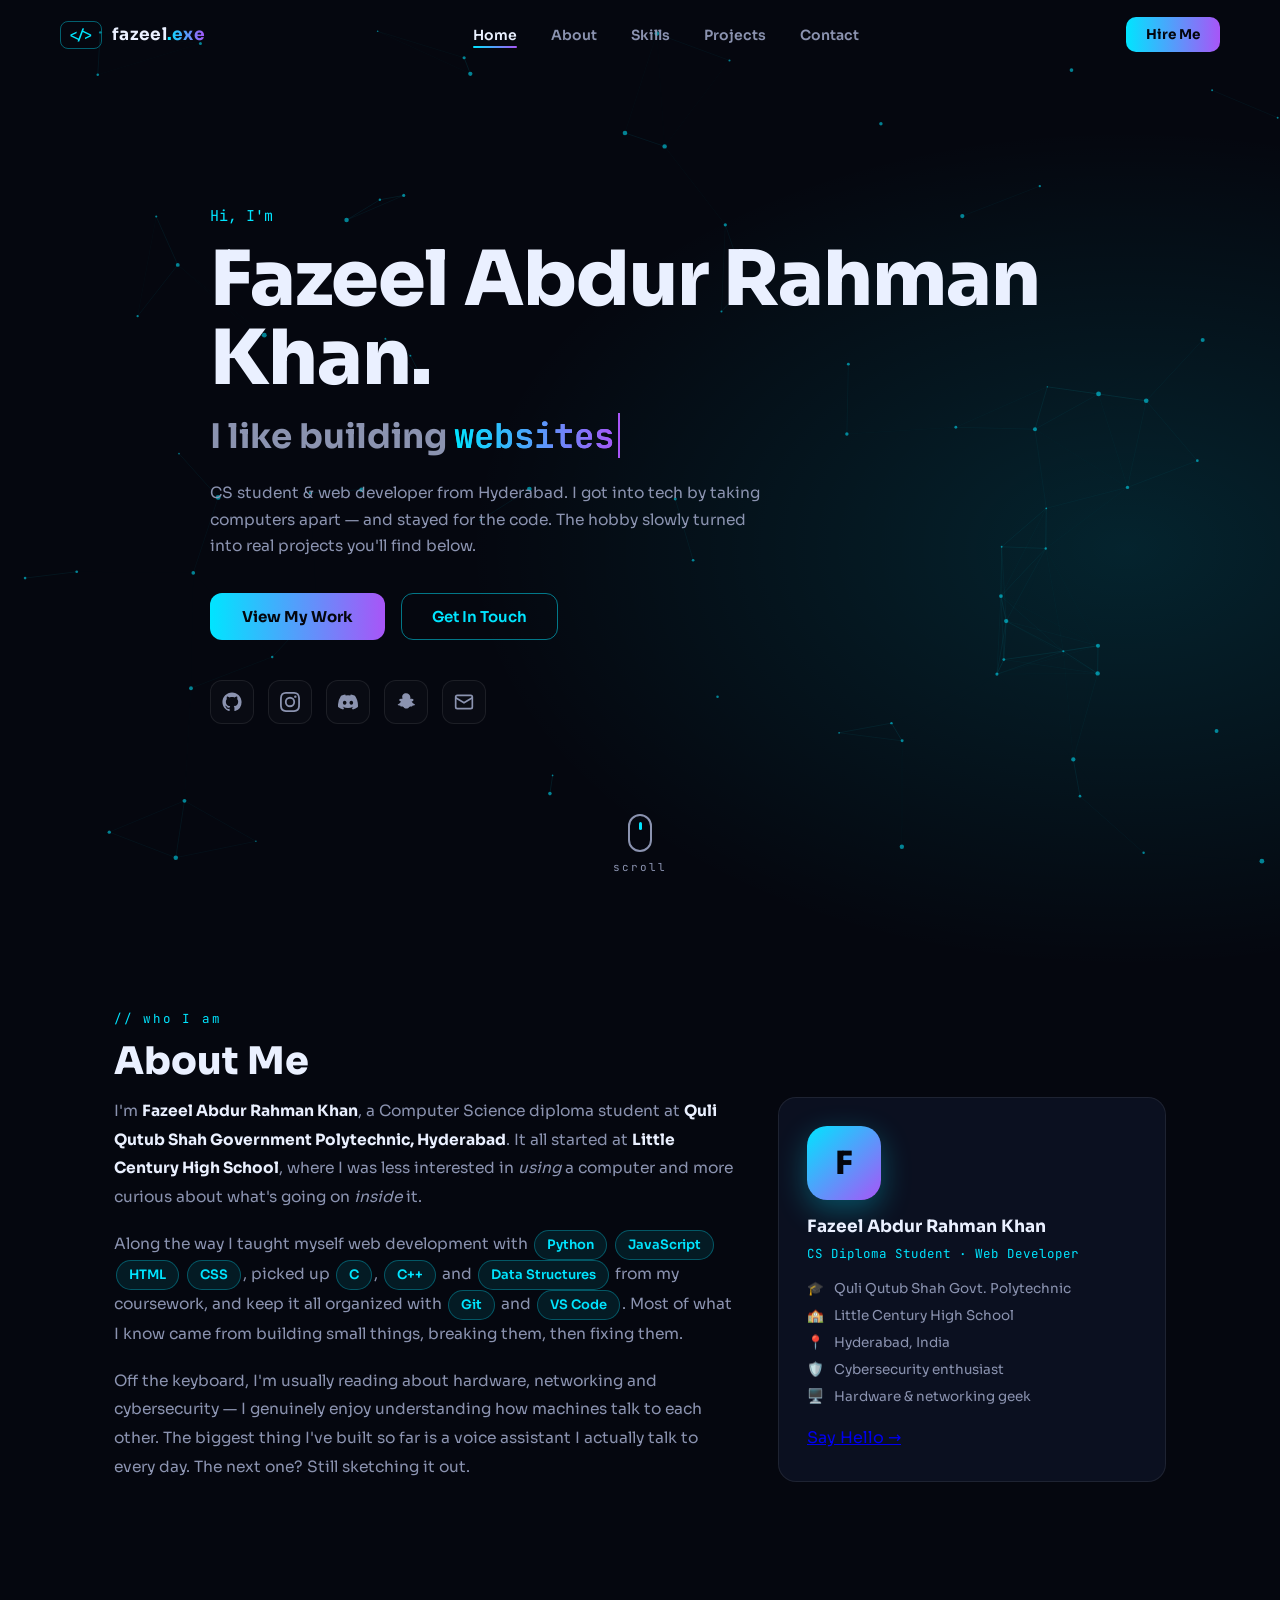
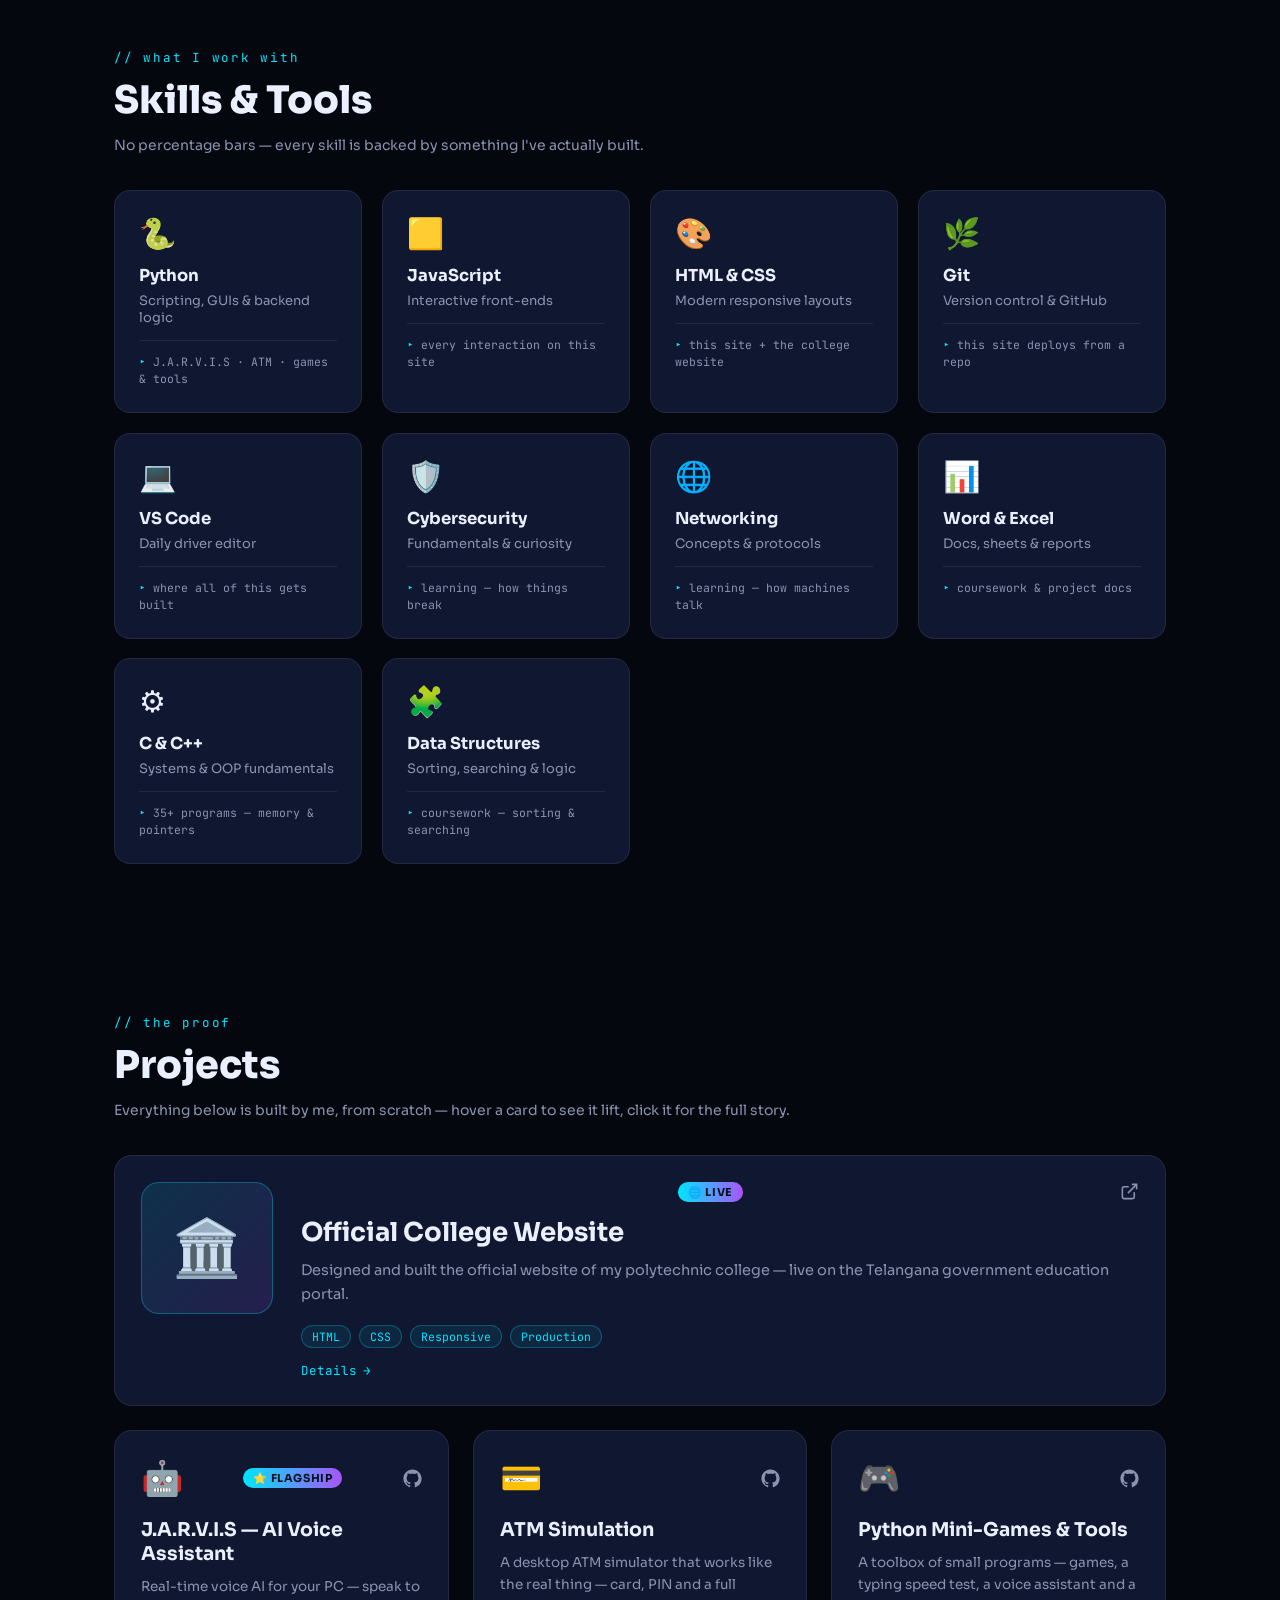
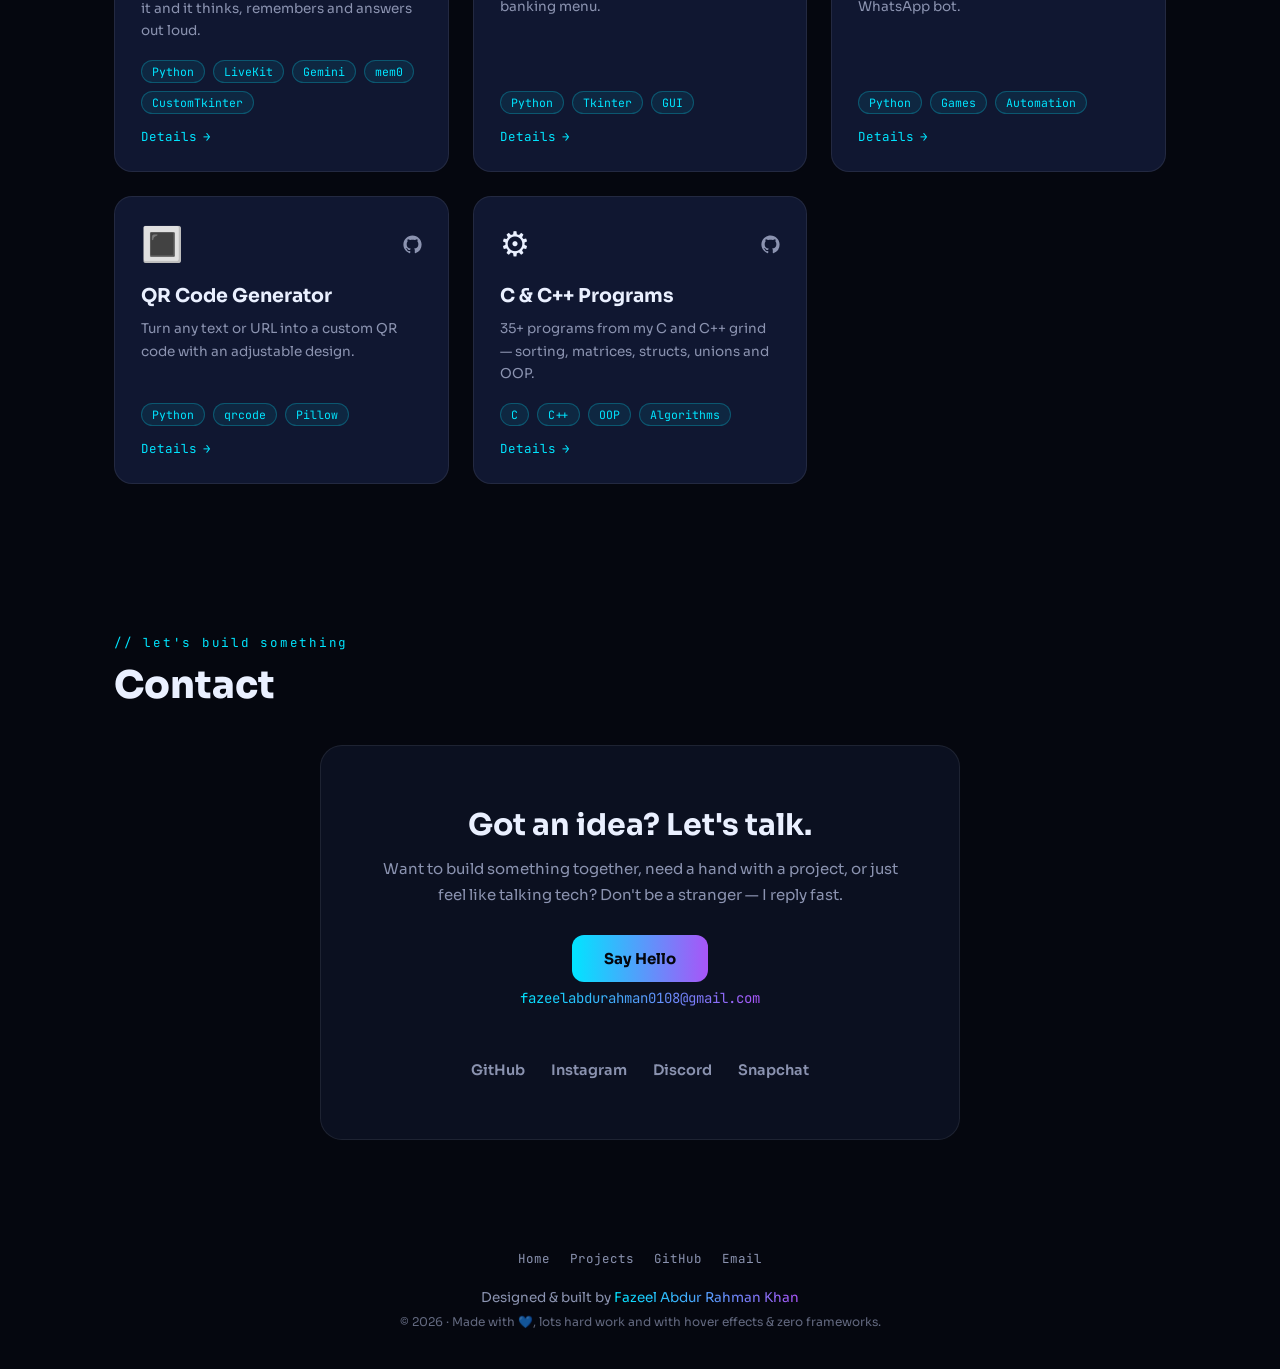
==== commit 6621f9b6: "Refine original design, not replace: keep navy/cyan identity, fix weak spots Restore the FAZEEL.DEV " ====
--- a/index.html
+++ b/index.html
@@ -1,509 +1,275 @@
 <!DOCTYPE html>
-<html lang="en">
+<html lang="en" class="no-js">
 <head>
   <meta charset="UTF-8" />
   <meta name="viewport" content="width=device-width, initial-scale=1.0"/>
-  <title>Fazeel Abdur Rahman Khan — Web Developer &amp; CS Student</title>
-  <meta name="description" content="Portfolio of Fazeel Abdur Rahman Khan — CS diploma student & web developer from Hyderabad. Builder of J.A.R.V.I.S (AI voice assistant) and the official QQGPT college website, live on the Telangana govt portal. Built from scratch — no frameworks."/>
+  <title>Fazeel Abdur Rahman Khan — Web Developer & CS Student</title>
+  <meta name="description" content="Portfolio of Fazeel Abdur Rahman Khan — Computer Science student & web developer from Hyderabad. Creator of J.A.R.V.I.S (AI voice assistant) and the official QQGPT college website — live on the Telangana govt portal."/>
   <meta name="author" content="Fazeel Abdur Rahman Khan"/>
-  <meta name="theme-color" content="#0a0a0c"/>
+  <meta name="theme-color" content="#05070f"/>
   <link rel="canonical" href="https://fazeel-0108.github.io/"/>
   <meta property="og:type" content="website"/>
   <meta property="og:url" content="https://fazeel-0108.github.io/"/>
   <meta property="og:title" content="Fazeel Abdur Rahman Khan — Web Developer & CS Student"/>
-  <meta property="og:description" content="J.A.R.V.I.S AI voice assistant · official college website (live on Telangana govt portal) · ATM simulator · 35+ C/C++ programs. Built from scratch, zero frameworks."/>
+  <meta property="og:description" content="J.A.R.V.I.S AI voice assistant · official college website (live on Telangana govt portal) · ATM simulator · 35+ C/C++ programs."/>
   <meta property="og:image" content="https://fazeel-0108.github.io/og-image.png"/>
   <meta name="twitter:card" content="summary_large_image"/>
   <meta name="twitter:title" content="Fazeel Abdur Rahman Khan — Web Developer & CS Student"/>
   <meta name="twitter:description" content="J.A.R.V.I.S AI voice assistant · official college website (live) · ATM simulator · 35+ C/C++ programs."/>
   <meta name="twitter:image" content="https://fazeel-0108.github.io/og-image.png"/>
-  <link rel="icon" href="data:image/svg+xml,%3Csvg xmlns='http://www.w3.org/2000/svg' viewBox='0 0 64 64'%3E%3Crect width='64' height='64' rx='6' fill='%230a0a0c'/%3E%3Crect x='6.5' y='6.5' width='51' height='51' fill='none' stroke='%23232329'/%3E%3Ctext x='32' y='44' font-family='monospace' font-size='30' font-weight='bold' text-anchor='middle' fill='%23ffb454'%3E%3C/%3E%3C/text%3E%3C/svg%3E"/>
+  <link rel="icon" href="data:image/svg+xml,%3Csvg xmlns='http://www.w3.org/2000/svg' viewBox='0 0 64 64'%3E%3Crect width='64' height='64' rx='14' fill='%2305070f'/%3E%3Ctext x='32' y='43' font-family='monospace' font-size='28' font-weight='bold' text-anchor='middle' fill='%2300e5ff'%3E%3C/%3E%3C/text%3E%3C/svg%3E"/>
   <link rel="preconnect" href="https://fonts.googleapis.com"/>
   <link rel="preconnect" href="https://fonts.gstatic.com" crossorigin/>
-  <link href="https://fonts.googleapis.com/css2?family=Instrument+Serif:ital@0;1&family=Archivo:wght@400;500;600&family=IBM+Plex+Mono:wght@400;500&display=swap" rel="stylesheet"/>
+  <link href="https://fonts.googleapis.com/css2?family=Sora:wght@400;600;700;800&family=JetBrains+Mono:wght@400;600&display=swap" rel="stylesheet"/>
   <link rel="stylesheet" href="style.css"/>
+  <script>document.documentElement.classList.remove('no-js');</script>
 </head>
 <body>
 
-  <a class="skip-link" href="#main">Skip to content</a>
-  <div class="progress" id="progress" aria-hidden="true"></div>
-
-  <!-- ================= NAV ================= -->
-  <nav class="nav" id="nav" aria-label="Main">
+  <a class="skip-link" href="#projects">Skip to projects</a>
+
+  <!-- ================= PROGRESS BAR ================= -->
+  <div class="progress-bar" id="progressBar"></div>
+
+  <!-- ================= NAVBAR ================= -->
+  <nav class="nav" id="nav">
     <a class="logo" href="#home">
-      <span class="logo-mark" aria-hidden="true">&lt;/&gt;</span>
-      <span class="logo-text">fazeel<span class="amber">.exe</span></span>
+      <span class="logo-mark">&lt;/&gt;</span>
+      <span class="logo-text">fazeel<span class="accent">.exe</span></span>
     </a>
-    <button class="burger" id="burger" aria-label="Open menu" aria-expanded="false" aria-controls="navLinks">
-      <span></span><span></span>
+    <ul class="nav-links" id="navLinks">
+      <li><a href="#home" class="nav-link active">Home</a></li>
+      <li><a href="#about" class="nav-link">About</a></li>
+      <li><a href="#skills" class="nav-link">Skills</a></li>
+      <li><a href="#projects" class="nav-link">Projects</a></li>
+      <li><a href="#contact" class="nav-link">Contact</a></li>
+    </ul>
+    <a href="#contact" class="btn-shimmer nav-cta">Hire&nbsp;Me</a>
+    <button class="burger" id="burger" aria-label="Menu" aria-expanded="false" aria-controls="navLinks">
+      <span></span><span></span><span></span>
     </button>
-    <ul class="nav-links" id="navLinks">
-      <li><a class="nav-link" href="#about">About</a></li>
-      <li><a class="nav-link" href="#skills">Toolbox</a></li>
-      <li><a class="nav-link" href="#projects">Work</a></li>
-      <li><a class="nav-link" href="#contact">Contact</a></li>
-      <li class="nav-cta-item"><a class="nav-cta" href="#contact">Hire&nbsp;Me</a></li>
-    </ul>
   </nav>
 
   <!-- ================= HERO ================= -->
   <header class="hero" id="home">
-    <canvas id="trace" aria-hidden="true"></canvas>
-    <div class="container hero-grid">
-      <div class="hero-main">
-        <p class="kicker load" style="--d:.05s">Hyderabad, India · CS diploma student</p>
-        <h1 class="hero-name">
-          <span class="hline"><span class="hline-inner load" style="--d:.12s">Fazeel Abdur</span></span>
-          <span class="hline"><span class="hline-inner load" style="--d:.22s">Rahman <em>Khan.</em></span></span>
-        </h1>
-        <p class="hero-sub load" style="--d:.34s">
-          I like building <span class="type" id="typing"></span><span class="caret" aria-hidden="true"></span>
-          <span class="hero-sub2">It started with taking computers apart. Now it&rsquo;s real projects — all built from scratch, all still improving.</span>
-        </p>
-        <div class="hero-cta load" style="--d:.44s">
-          <a class="btn btn-solid btn-magnet" href="#projects">See the work</a>
-          <a class="btn btn-line btn-magnet" href="#contact">Get in touch</a>
+    <canvas id="particles" aria-hidden="true"></canvas>
+    <div class="hero-inner">
+      <p class="hero-hi reveal-up">Hi, I'm</p>
+      <h1 class="hero-name reveal-up" id="scrambleName">Fazeel Abdur Rahman Khan.</h1>
+      <h2 class="hero-role reveal-up">
+        I like building <span class="accent"><span class="typing" id="typing"></span></span>
+      </h2>
+      <p class="hero-desc reveal-up">
+        CS student &amp; web developer from Hyderabad. I got into tech by taking
+        computers apart — and stayed for the code. The hobby slowly turned into
+        real projects you'll find below.
+      </p>
+      <div class="hero-btns reveal-up">
+        <a href="#projects" class="btn-magnet btn-shimmer" id="magBtn1">View My Work</a>
+        <a href="#contact" class="btn-outline-magnet" id="magBtn2">Get In Touch</a>
+      </div>
+      <div class="hero-socials reveal-up">
+        <a class="ulink icon-btn" href="https://github.com/fazeel-0108" target="_blank" rel="noopener" aria-label="GitHub">
+          <svg viewBox="0 0 24 24" fill="currentColor" aria-hidden="true"><path d="M12 .5C5.65.5.5 5.65.5 12c0 5.08 3.29 9.39 7.86 10.91.58.11.79-.25.79-.55 0-.27-.01-1.17-.02-2.12-3.2.7-3.87-1.36-3.87-1.36-.52-1.33-1.28-1.68-1.28-1.68-1.04-.71.08-.7.08-.7 1.15.08 1.76 1.19 1.76 1.19 1.03 1.75 2.69 1.25 3.34.95.1-.75.4-1.25.72-1.54-2.55-.29-5.23-1.28-5.23-5.68 0-1.26.45-2.28 1.19-3.09-.12-.29-.52-1.46.11-3.05 0 0 .97-.31 3.18 1.18.92-.26 1.91-.38 2.9-.39.98 0 1.98.13 2.9.39 2.2-1.49 3.17-1.18 3.17-1.18.63 1.59.23 2.76.11 3.05.74.81 1.19 1.83 1.19 3.09 0 4.41-2.69 5.38-5.25 5.67.41.35.77 1.05.77 2.12 0 1.53-.01 2.76-.01 3.14 0 .3.21.66.8.55A11.51 11.51 0 0 0 23.5 12C23.5 5.65 18.35.5 12 .5z"/></svg>
+        </a>
+        <a class="ulink icon-btn" href="https://instagram.com/fazeel_0108" target="_blank" rel="noopener" aria-label="Instagram">
+          <svg viewBox="0 0 24 24" fill="currentColor" aria-hidden="true"><path d="M12 2.16c3.2 0 3.58.01 4.85.07 3.25.15 4.77 1.69 4.92 4.92.06 1.27.07 1.65.07 4.85s-.01 3.58-.07 4.85c-.15 3.23-1.66 4.77-4.92 4.92-1.27.06-1.64.07-4.85.07s-3.58-.01-4.85-.07c-3.26-.15-4.77-1.7-4.92-4.92C2.17 15.58 2.16 15.2 2.16 12s.01-3.58.07-4.85C2.38 3.92 3.9 2.38 7.15 2.23 8.42 2.18 8.8 2.16 12 2.16zM12 0C8.74 0 8.33.01 7.05.07 2.7.27.27 2.69.07 7.05.01 8.33 0 8.74 0 12s.01 3.67.07 4.95c.2 4.36 2.62 6.78 6.98 6.98C8.33 23.99 8.74 24 12 24s3.67-.01 4.95-.07c4.35-.2 6.78-2.62 6.98-6.98.06-1.28.07-1.69.07-4.95s-.01-3.67-.07-4.95C23.73 2.7 21.31.27 16.95.07 15.67.01 15.26 0 12 0zm0 5.84A6.16 6.16 0 1 0 18.16 12 6.16 6.16 0 0 0 12 5.84zm0 10.15A4 4 0 1 1 16 12a4 4 0 0 1-4 4zm6.41-11.85a1.44 1.44 0 1 0 1.43 1.44 1.44 1.44 0 0 0-1.43-1.44z"/></svg>
+        </a>
+        <a class="ulink icon-btn" href="#" id="discordLink" aria-label="Discord" title="Discord: 10xSpy — click to copy">
+          <svg viewBox="0 0 24 24" fill="currentColor" aria-hidden="true"><path d="M20.32 4.37a19.8 19.8 0 0 0-4.89-1.52.07.07 0 0 0-.08.04c-.21.38-.44.87-.61 1.25a18.3 18.3 0 0 0-5.48 0 12.6 12.6 0 0 0-.62-1.25.08.08 0 0 0-.08-.04 19.7 19.7 0 0 0-4.88 1.52.07.07 0 0 0-.03.03A20.3 20.3 0 0 0 .1 18.06a.08.08 0 0 0 .03.05 19.9 19.9 0 0 0 6 3.03.08.08 0 0 0 .08-.03c.46-.63.87-1.3 1.22-2a.08.08 0 0 0-.04-.11 13 13 0 0 1-1.87-.9.08.08 0 0 1-.01-.13c.13-.09.25-.19.37-.29a.07.07 0 0 1 .08-.01 14.2 14.2 0 0 0 12.06 0 .07.07 0 0 1 .08.01c.12.1.25.2.37.29a.08.08 0 0 1-.01.13c-.6.35-1.22.65-1.87.9a.08.08 0 0 0-.04.11c.36.7.77 1.36 1.22 2a.08.08 0 0 0 .08.03 19.8 19.8 0 0 0 6.01-3.03.08.08 0 0 0 .03-.05c.5-5.18-.84-9.68-3.55-13.66a.06.06 0 0 0-.03-.03zM8.02 15.33c-1.18 0-2.16-1.08-2.16-2.42s.95-2.42 2.16-2.42c1.21 0 2.18 1.09 2.16 2.42 0 1.34-.96 2.42-2.16 2.42zm7.97 0c-1.18 0-2.16-1.08-2.16-2.42s.95-2.42 2.16-2.42c1.21 0 2.18 1.09 2.16 2.42 0 1.34-.95 2.42-2.16 2.42z"/></svg>
+        </a>
+        <a class="ulink icon-btn" href="https://www.snapchat.com/add/fazeel0108?share_id=TStOvLHwKlU&locale=en-GB" target="_blank" rel="noopener" aria-label="Snapchat" title="Snapchat: fazeel0108">
+          <svg viewBox="0 0 24 24" fill="currentColor" aria-hidden="true"><path d="M12.04 1.5c2.9 0 5.24 2.3 5.24 5.14 0 .57.02 1.15-.02 1.72.02.02.05.03.08.03.6-.28 1.19-.42 1.74-.42.71 0 1.31.28 1.65.77.24.35.33.77.24 1.15-.15.72-.85 1.22-1.8 1.45-.14.03-.28.07-.42.11-.02.05.03.15.1.26.9 1.4 2.06 2.4 3.48 2.9.3.1.5.38.48.69-.03.3-.25.55-.55.62-.98.22-2.02.35-2.6.55-.09.4-.2.86-.53.9-.35.04-.86-.05-1.42-.05-.53 0-.87.07-1.2.24-.38.2-.71.52-1.13.94-.63.63-1.4 1.36-2.84 1.36h-.2c-1.44 0-2.21-.73-2.84-1.36-.42-.42-.75-.74-1.13-.94-.33-.17-.67-.24-1.2-.24-.56 0-1.07.09-1.42.05-.33-.04-.44-.5-.53-.9-.58-.2-1.62-.33-2.6-.55-.3-.07-.52-.32-.55-.62a.67.67 0 0 1 .48-.69c1.42-.5 2.58-1.5 3.48-2.9.07-.11.12-.21.1-.26-.14-.04-.28-.08-.42-.11-.95-.23-1.65-.73-1.8-1.45-.09-.38 0-.8.24-1.15.34-.49.94-.77 1.65-.77.55 0 1.14.14 1.74.42.03 0 .06-.01.08-.03-.04-.57-.02-1.15-.02-1.72C6.8 3.8 9.14 1.5 12.04 1.5z"/></svg>
+        </a>
+        <a class="ulink icon-btn" href="mailto:fazeelabdurahman0108@gmail.com" aria-label="Email">
+          <svg viewBox="0 0 24 24" fill="none" stroke="currentColor" stroke-width="2" aria-hidden="true"><rect x="2" y="4" width="20" height="16" rx="2"/><path d="m2 7 10 6L22 7"/></svg>
+        </a>
+      </div>
+    </div>
+    <a class="scroll-down" href="#about" aria-label="Scroll down">
+      <span class="mouse" aria-hidden="true"><span class="wheel"></span></span>
+      <span class="sd-label">scroll</span>
+    </a>
+  </header>
+
+  <!-- ================= ABOUT ================= -->
+  <section class="section" id="about">
+    <p class="sec-kicker reveal-up">// who I am</p>
+    <h2 class="sec-title reveal-up">About Me</h2>
+    <div class="about-grid">
+      <div class="about-text reveal-up">
+        <p>
+          I'm <b>Fazeel Abdur Rahman Khan</b>, a Computer Science diploma student at
+          <b>Quli Qutub Shah Government Polytechnic, Hyderabad</b>. It all started at
+          <b>Little Century High School</b>, where I was less interested in <i>using</i> a computer
+          and more curious about what's going on <i>inside</i> it.
+        </p>
+        <p>
+          Along the way I taught myself web development with
+          <span class="chip">Python</span> <span class="chip">JavaScript</span> <span class="chip">HTML</span> <span class="chip">CSS</span>,
+          picked up <span class="chip">C</span>, <span class="chip">C++</span> and <span class="chip">Data Structures</span> from my coursework,
+          and keep it all organized with <span class="chip">Git</span> and <span class="chip">VS Code</span>.
+          Most of what I know came from building small things, breaking them, then fixing them.
+        </p>
+        <p>
+          Off the keyboard, I'm usually reading about hardware, networking and cybersecurity —
+          I genuinely enjoy understanding how machines talk to each other. The biggest thing I've built
+          so far is a voice assistant I actually talk to every day. The next one? Still sketching it out.
+        </p>
+      </div>
+      <aside class="about-side reveal-up">
+        <div class="side-card tilt-card glow-card">
+          <div class="avatar" aria-hidden="true">F</div>
+          <h3>Fazeel Abdur Rahman Khan</h3>
+          <p class="side-role">CS Diploma Student · Web Developer</p>
+          <ul class="side-list">
+            <li><span aria-hidden="true">🎓</span> Quli Qutub Shah Govt. Polytechnic</li>
+            <li><span aria-hidden="true">🏫</span> Little Century High School</li>
+            <li><span aria-hidden="true">📍</span> Hyderabad, India</li>
+            <li><span aria-hidden="true">🛡️</span> Cybersecurity enthusiast</li>
+            <li><span aria-hidden="true">🖥️</span> Hardware &amp; networking geek</li>
+          </ul>
+          <a href="mailto:fazeelabdurahman0108@gmail.com" class="btn-shimmer side-mail">Say Hello →</a>
         </div>
-      </div>
-      <aside class="spec ticks load" style="--d:.55s" aria-label="Quick facts">
-        <div class="spec-row"><span class="spec-key">Base</span><span class="spec-val">Hyderabad, IN</span></div>
-        <div class="spec-row"><span class="spec-key">Focus</span><span class="spec-val">web · AI · systems</span></div>
-        <div class="spec-row"><span class="spec-key">Stack</span><span class="spec-val">Python · JS · C/C++</span></div>
-        <div class="spec-row"><span class="spec-key">Status</span><span class="spec-val"><span class="dot" aria-hidden="true"></span>open to internships</span></div>
       </aside>
     </div>
-    <div class="container hero-foot load" style="--d:.66s">
-      <div class="hero-socials">
-        <a class="icon-btn" href="https://github.com/fazeel-0108" target="_blank" rel="noopener" aria-label="GitHub">
-          <svg viewBox="0 0 24 24" fill="currentColor" aria-hidden="true"><path d="M12 .5C5.65.5.5 5.65.5 12c0 5.08 3.29 9.39 7.86 10.91.58.11.79-.25.79-.55 0-.27-.01-1.17-.02-2.12-3.2.7-3.87-1.36-3.87-1.36-.52-1.33-1.28-1.68-1.28-1.68-1.04-.71.08-.7.08-.7 1.15.08 1.76 1.19 1.76 1.19 1.03 1.75 2.69 1.25 3.34.95.1-.75.4-1.25.72-1.54-2.55-.29-5.23-1.28-5.23-5.68 0-1.26.45-2.28 1.19-3.09-.12-.29-.52-1.46.11-3.05 0 0 .97-.31 3.18 1.18.92-.26 1.91-.38 2.9-.39.98 0 1.98.13 2.9.39 2.2-1.49 3.17-1.18 3.17-1.18.63 1.59.23 2.76.11 3.05.74.81 1.19 1.83 1.19 3.09 0 4.41-2.69 5.38-5.25 5.67.41.35.77 1.05.77 2.12 0 1.53-.01 2.76-.01 3.14 0 .3.21.66.8.55A11.51 11.51 0 0 0 23.5 12C23.5 5.65 18.35.5 12 .5z"/></svg>
-        </a>
-        <a class="icon-btn" href="https://instagram.com/fazeel_0108" target="_blank" rel="noopener" aria-label="Instagram">
-          <svg viewBox="0 0 24 24" fill="currentColor" aria-hidden="true"><path d="M12 2.16c3.2 0 3.58.01 4.85.07 3.25.15 4.77 1.69 4.92 4.92.06 1.27.07 1.65.07 4.85s-.01 3.58-.07 4.85c-.15 3.23-1.66 4.77-4.92 4.92-1.27.06-1.64.07-4.85.07s-3.58-.01-4.85-.07c-3.26-.15-4.77-1.7-4.92-4.92C2.17 15.58 2.16 15.2 2.16 12s.01-3.58.07-4.85C2.38 3.92 3.9 2.38 7.15 2.23 8.42 2.18 8.8 2.16 12 2.16zM12 0C8.74 0 8.33.01 7.05.07 2.7.27.27 2.69.07 7.05.01 8.33 0 8.74 0 12s.01 3.67.07 4.95c.2 4.36 2.62 6.78 6.98 6.98C8.33 23.99 8.74 24 12 24s3.67-.01 4.95-.07c4.35-.2 6.78-2.62 6.98-6.98.06-1.28.07-1.69.07-4.95s-.01-3.67-.07-4.95C23.73 2.7 21.31.27 16.95.07 15.67.01 15.26 0 12 0zm0 5.84A6.16 6.16 0 1 0 18.16 12 6.16 6.16 0 0 0 12 5.84zm0 10.15A4 4 0 1 1 16 12a4 4 0 0 1-4 4zm6.41-11.85a1.44 1.44 0 1 0 1.43 1.44 1.44 1.44 0 0 0-1.43-1.44z"/></svg>
-        </a>
-        <a class="icon-btn" href="#" id="discordLink" aria-label="Discord: 10xSpy — click to copy" title="Discord: 10xSpy — click to copy">
-          <svg viewBox="0 0 24 24" fill="currentColor" aria-hidden="true"><path d="M20.32 4.37a19.8 19.8 0 0 0-4.89-1.52.07.07 0 0 0-.08.04c-.21.38-.44.87-.61 1.25a18.3 18.3 0 0 0-5.48 0 12.6 12.6 0 0 0-.62-1.25.08.08 0 0 0-.08-.04 19.7 19.7 0 0 0-4.88 1.52.07.07 0 0 0-.03.03A20.3 20.3 0 0 0 .1 18.06a.08.08 0 0 0 .03.05 19.9 19.9 0 0 0 6 3.03.08.08 0 0 0 .08-.03c.46-.63.87-1.3 1.22-2a.08.08 0 0 0-.04-.11 13 13 0 0 1-1.87-.9.08.08 0 0 1-.01-.13c.13-.09.25-.19.37-.29a.07.07 0 0 1 .08-.01 14.2 14.2 0 0 0 12.06 0 .07.07 0 0 1 .08.01c.12.1.25.2.37.29a.08.08 0 0 1-.01.13c-.6.35-1.22.65-1.87.9a.08.08 0 0 0-.04.11c.36.7.77 1.36 1.22 2a.08.08 0 0 0 .08.03 19.8 19.8 0 0 0 6.01-3.03.08.08 0 0 0 .03-.05c.5-5.18-.84-9.68-3.55-13.66a.06.06 0 0 0-.03-.03zM8.02 15.33c-1.18 0-2.16-1.08-2.16-2.42s.95-2.42 2.16-2.42c1.21 0 2.18 1.09 2.16 2.42 0 1.34-.96 2.42-2.16 2.42zm7.97 0c-1.18 0-2.16-1.08-2.16-2.42s.95-2.42 2.16-2.42c1.21 0 2.18 1.09 2.16 2.42 0 1.34-.95 2.42-2.16 2.42z"/></svg>
-        </a>
-        <a class="icon-btn" href="https://www.snapchat.com/add/fazeel0108?share_id=TStOvLHwKlU&locale=en-GB" target="_blank" rel="noopener" aria-label="Snapchat">
-          <svg viewBox="0 0 24 24" fill="currentColor" aria-hidden="true"><path d="M12.04 1.5c2.9 0 5.24 2.3 5.24 5.14 0 .57.02 1.15-.02 1.72.02.02.05.03.08.03.6-.28 1.19-.42 1.74-.42.71 0 1.31.28 1.65.77.24.35.33.77.24 1.15-.15.72-.85 1.22-1.8 1.45-.14.03-.28.07-.42.11-.02.05.03.15.1.26.9 1.4 2.06 2.4 3.48 2.9.3.1.5.38.48.69-.03.3-.25.55-.55.62-.98.22-2.02.35-2.6.55-.09.4-.2.86-.53.9-.35.04-.86-.05-1.42-.05-.53 0-.87.07-1.2.24-.38.2-.71.52-1.13.94-.63.63-1.4 1.36-2.84 1.36h-.2c-1.44 0-2.21-.73-2.84-1.36-.42-.42-.75-.74-1.13-.94-.33-.17-.67-.24-1.2-.24-.56 0-1.07.09-1.42.05-.33-.04-.44-.5-.53-.9-.58-.2-1.62-.33-2.6-.55-.3-.07-.52-.32-.55-.62a.67.67 0 0 1 .48-.69c1.42-.5 2.58-1.5 3.48-2.9.07-.11.12-.21.1-.26-.14-.04-.28-.08-.42-.11-.95-.23-1.65-.73-1.8-1.45-.09-.38 0-.8.24-1.15.34-.49.94-.77 1.65-.77.55 0 1.14.14 1.74.42.03 0 .06-.01.08-.03-.04-.57-.02-1.15-.02-1.72C6.8 3.8 9.14 1.5 12.04 1.5z"/></svg>
-        </a>
-        <a class="icon-btn" href="mailto:fazeelabdurahman0108@gmail.com" aria-label="Email">
-          <svg viewBox="0 0 24 24" fill="none" stroke="currentColor" stroke-width="2" aria-hidden="true"><rect x="2" y="4" width="20" height="16" rx="2"/><path d="m2 7 10 6L22 7"/></svg>
-        </a>
-      </div>
-      <a class="scroll-cue" href="#about"><span>scroll</span><span class="cue-line" aria-hidden="true"></span></a>
-    </div>
-  </header>
-
-  <main id="main">
-
-    <!-- ================= ABOUT ================= -->
-    <section class="section" id="about">
-      <div class="container">
-        <header class="sec-head reveal">
-          <p class="kicker">about</p>
-          <h2 class="sec-title">Curious by <em>default.</em></h2>
-        </header>
-        <div class="about-grid">
-          <div class="about-prose reveal">
-            <p>
-              I&rsquo;m <strong>Fazeel Abdur Rahman Khan</strong>, a Computer Science diploma student at
-              <strong>Quli Qutub Shah Government Polytechnic, Hyderabad</strong>. It all started at
-              <strong>Little Century High School</strong>, where I was less interested in <em>using</em> a computer
-              and more curious about what&rsquo;s going on <em>inside</em> it.
-            </p>
-            <p>
-              Along the way I taught myself web development with Python, JavaScript, HTML and CSS,
-              picked up C, C++ and Data Structures from my coursework, and keep it all organized with
-              Git and VS Code. Most of what I know came from building small things, breaking them,
-              then fixing them.
-            </p>
-            <p>
-              Off the keyboard, I&rsquo;m usually reading about hardware, networking and cybersecurity —
-              I genuinely enjoy understanding how machines talk to each other. The biggest thing I&rsquo;ve built
-              so far is a voice assistant I actually talk to every day. The next one? Still sketching it out.
-            </p>
-          </div>
-          <aside class="label-card ticks reveal" style="--d:.12s" aria-label="Facts">
-            <div class="label-row"><span class="label-key">Name</span><span class="label-val">Fazeel Abdur Rahman Khan</span></div>
-            <div class="label-row"><span class="label-key">College</span><span class="label-val">QQ Govt. Polytechnic, Hyd.</span></div>
-            <div class="label-row"><span class="label-key">School</span><span class="label-val">Little Century High School</span></div>
-            <div class="label-row"><span class="label-key">Based in</span><span class="label-val">Hyderabad, India</span></div>
-            <div class="label-row"><span class="label-key">Into</span><span class="label-val">hardware · networks · security</span></div>
-            <div class="label-row"><span class="label-key">Building</span><span class="label-val">sites, tools &amp; voice AI</span></div>
-          </aside>
+  </section>
+
+  <!-- ================= SKILLS ================= -->
+  <section class="section" id="skills">
+    <p class="sec-kicker reveal-up">// what I work with</p>
+    <h2 class="sec-title reveal-up">Skills &amp; Tools</h2>
+    <p class="sec-sub reveal-up">No percentage bars — every skill is backed by something I've actually built.</p>
+    <div class="skills-grid">
+      <div class="skill-card glow-card tilt-card reveal-up">
+        <div class="skill-icon" aria-hidden="true">🐍</div>
+        <h3>Python</h3>
+        <p>Scripting, GUIs &amp; backend logic</p>
+        <div class="skill-evid">J.A.R.V.I.S · ATM · games &amp; tools</div>
+      </div>
+      <div class="skill-card glow-card tilt-card reveal-up">
+        <div class="skill-icon" aria-hidden="true">🟨</div>
+        <h3>JavaScript</h3>
+        <p>Interactive front-ends</p>
+        <div class="skill-evid">every interaction on this site</div>
+      </div>
+      <div class="skill-card glow-card tilt-card reveal-up">
+        <div class="skill-icon" aria-hidden="true">🎨</div>
+        <h3>HTML &amp; CSS</h3>
+        <p>Modern responsive layouts</p>
+        <div class="skill-evid">this site + the college website</div>
+      </div>
+      <div class="skill-card glow-card tilt-card reveal-up">
+        <div class="skill-icon" aria-hidden="true">🌿</div>
+        <h3>Git</h3>
+        <p>Version control &amp; GitHub</p>
+        <div class="skill-evid">this site deploys from a repo</div>
+      </div>
+      <div class="skill-card glow-card tilt-card reveal-up">
+        <div class="skill-icon" aria-hidden="true">💻</div>
+        <h3>VS Code</h3>
+        <p>Daily driver editor</p>
+        <div class="skill-evid">where all of this gets built</div>
+      </div>
+      <div class="skill-card glow-card tilt-card reveal-up">
+        <div class="skill-icon" aria-hidden="true">🛡️</div>
+        <h3>Cybersecurity</h3>
+        <p>Fundamentals &amp; curiosity</p>
+        <div class="skill-evid">learning — how things break</div>
+      </div>
+      <div class="skill-card glow-card tilt-card reveal-up">
+        <div class="skill-icon" aria-hidden="true">🌐</div>
+        <h3>Networking</h3>
+        <p>Concepts &amp; protocols</p>
+        <div class="skill-evid">learning — how machines talk</div>
+      </div>
+      <div class="skill-card glow-card tilt-card reveal-up">
+        <div class="skill-icon" aria-hidden="true">📊</div>
+        <h3>Word &amp; Excel</h3>
+        <p>Docs, sheets &amp; reports</p>
+        <div class="skill-evid">coursework &amp; project docs</div>
+      </div>
+      <div class="skill-card glow-card tilt-card reveal-up">
+        <div class="skill-icon" aria-hidden="true">⚙️</div>
+        <h3>C &amp; C++</h3>
+        <p>Systems &amp; OOP fundamentals</p>
+        <div class="skill-evid">35+ programs — memory &amp; pointers</div>
+      </div>
+      <div class="skill-card glow-card tilt-card reveal-up">
+        <div class="skill-icon" aria-hidden="true">🧩</div>
+        <h3>Data Structures</h3>
+        <p>Sorting, searching &amp; logic</p>
+        <div class="skill-evid">coursework — sorting &amp; searching</div>
+      </div>
+    </div>
+  </section>
+
+  <!-- ================= PROJECTS ================= -->
+  <section class="section" id="projects">
+    <p class="sec-kicker reveal-up">// the proof</p>
+    <h2 class="sec-title reveal-up">Projects</h2>
+    <p class="sec-sub reveal-up">Everything below is built by me, from scratch — hover a card to see it lift, click it for the full story.</p>
+    <div class="projects-grid" id="projectsGrid" style="display:grid;grid-template-columns:repeat(auto-fit,minmax(290px,1fr));gap:24px">
+      <noscript>
+        <div class="noscript-note">
+          My projects need JavaScript to render here — or browse them directly on
+          <a href="https://github.com/fazeel-0108">GitHub</a>.
         </div>
-      </div>
-    </section>
-
-    <!-- ================= SKILLS ================= -->
-    <section class="section" id="skills">
-      <div class="container">
-        <header class="sec-head reveal">
-          <p class="kicker">toolbox</p>
-          <h2 class="sec-title">What I work <em>with.</em></h2>
-          <p class="sec-sub">An honest index — no percentage bars. Each skill is backed by something I&rsquo;ve actually built.</p>
-        </header>
-        <div class="skill-index">
-          <div class="skill-group reveal">
-            <h3 class="skill-group-key">Languages</h3>
-            <ul class="skill-list">
-              <li><span class="skill-name">Python</span><span class="skill-note">Jarvis · ATM · games &amp; tools</span></li>
-              <li><span class="skill-name">JavaScript</span><span class="skill-note">the interactions on this site</span></li>
-              <li><span class="skill-name">C</span><span class="skill-note">35+ programs — memory &amp; pointers</span></li>
-              <li><span class="skill-name">C++</span><span class="skill-note">OOP — polymorphism &amp; objects</span></li>
-            </ul>
-          </div>
-          <div class="skill-group reveal" style="--d:.08s">
-            <h3 class="skill-group-key">Web</h3>
-            <ul class="skill-list">
-              <li><span class="skill-name">HTML</span><span class="skill-note">semantic, accessible pages</span></li>
-              <li><span class="skill-name">CSS</span><span class="skill-note">layouts, motion &amp; this design</span></li>
-              <li><span class="skill-name">Responsive design</span><span class="skill-note">from 320px phones to 4K</span></li>
-            </ul>
-          </div>
-          <div class="skill-group reveal" style="--d:.16s">
-            <h3 class="skill-group-key">Tools &amp; workflow</h3>
-            <ul class="skill-list">
-              <li><span class="skill-name">Git + GitHub</span><span class="skill-note">this site deploys from a repo</span></li>
-              <li><span class="skill-name">VS Code</span><span class="skill-note">daily driver</span></li>
-              <li><span class="skill-name">Word &amp; Excel</span><span class="skill-note">docs, sheets &amp; reports</span></li>
-            </ul>
-          </div>
-          <div class="skill-group reveal" style="--d:.24s">
-            <h3 class="skill-group-key">Currently exploring</h3>
-            <ul class="skill-list">
-              <li><span class="skill-name">Data Structures</span><span class="skill-note">sorting, searching, logic</span></li>
-              <li><span class="skill-name">Networking</span><span class="skill-note">how machines talk to each other</span></li>
-              <li><span class="skill-name">Cybersecurity</span><span class="skill-note">fundamentals — how things break</span></li>
-            </ul>
-          </div>
+      </noscript>
+    </div>
+  </section>
+
+  <!-- Project detail modal -->
+  <div class="modal" id="projModal" role="dialog" aria-modal="true" aria-labelledby="modalTitle" aria-hidden="true">
+    <div class="modal-card">
+      <button class="modal-close" id="modalClose" aria-label="Close">✕</button>
+      <div class="modal-emoji" id="modalEmoji" aria-hidden="true">🚀</div>
+      <h3 id="modalTitle"></h3>
+      <p class="modal-role" id="modalRole"></p>
+      <p class="modal-about" id="modalAbout"></p>
+      <ul class="modal-feats" id="modalFeats"></ul>
+      <div class="modal-tags" id="modalTags"></div>
+      <div class="modal-actions" id="modalActions"></div>
+    </div>
+  </div>
+
+  <!-- ================= CONTACT ================= -->
+  <section class="section" id="contact">
+    <p class="sec-kicker reveal-up">// let's build something</p>
+    <h2 class="sec-title reveal-up">Contact</h2>
+    <div class="contact-wrap">
+      <div class="contact-card glow-card reveal-up">
+        <h3>Got an idea? Let's talk.</h3>
+        <p>
+          Want to build something together, need a hand with a project, or just
+          feel like talking tech? Don't be a stranger — I reply fast.
+        </p>
+        <a class="btn-magnet btn-shimmer" id="magBtn3" href="mailto:fazeelabdurahman0108@gmail.com">Say Hello</a>
+        <br/>
+        <a class="contact-mail accent" href="mailto:fazeelabdurahman0108@gmail.com">fazeelabdurahman0108@gmail.com</a>
+        <div class="contact-socials">
+          <a class="ulink" href="https://github.com/fazeel-0108" target="_blank" rel="noopener">GitHub</a>
+          <a class="ulink" href="https://instagram.com/fazeel_0108" target="_blank" rel="noopener">Instagram</a>
+          <a class="ulink" href="#" id="discordCopy2">Discord</a>
+          <a class="ulink" href="https://www.snapchat.com/add/fazeel0108?share_id=TStOvLHwKlU&locale=en-GB" target="_blank" rel="noopener">Snapchat</a>
         </div>
       </div>
-    </section>
-
-    <!-- ================= PROJECTS ================= -->
-    <section class="section" id="projects">
-      <div class="container">
-        <header class="sec-head reveal">
-          <p class="kicker">selected work</p>
-          <h2 class="sec-title">Built from <em>scratch.</em></h2>
-          <p class="sec-sub">Everything here is my own work — hover a project for detail, click it for the full story.</p>
-        </header>
-
-        <!-- FEATURED 1 — College Website (live) -->
-        <article class="project feature reveal" data-project>
-          <div class="feature-visual ticks">
-            <svg viewBox="0 0 560 300" class="diagram" role="img" aria-label="Diagram of the college website layout">
-              <rect x="1" y="1" width="558" height="298" fill="none" stroke="#232329"/>
-              <rect x="1" y="1" width="558" height="30" fill="#0f0f12" stroke="#232329"/>
-              <circle cx="18" cy="16" r="4" fill="#3a3a42"/><circle cx="32" cy="16" r="4" fill="#3a3a42"/><circle cx="46" cy="16" r="4" fill="#3a3a42"/>
-              <rect x="70" y="12" width="240" height="8" fill="#1c1c22"/>
-              <circle cx="532" cy="16" r="4" fill="#ffb454"/>
-              <text x="280" y="120" text-anchor="middle" class="dg-mono" fill="#ecece8" font-size="22">qqgpthyd.dte.telangana.gov.in</text>
-              <rect x="120" y="140" width="320" height="2" fill="#ffb454"/>
-              <text x="280" y="166" text-anchor="middle" class="dg-mono" fill="#6b6b74" font-size="11">OFFICIAL SITE — QULI QUTUB SHAH GOVT. POLYTECHNIC</text>
-              <g stroke="#232329" fill="#0f0f12">
-                <rect x="30"  y="200" width="96" height="70"/><rect x="136" y="200" width="96" height="70"/>
-                <rect x="242" y="200" width="96" height="70"/><rect x="348" y="200" width="96" height="70"/>
-                <rect x="454" y="200" width="76" height="70"/>
-              </g>
-              <g class="dg-mono" fill="#6b6b74" font-size="10" text-anchor="middle">
-                <text x="78"  y="239">About</text><text x="184" y="239">Courses</text>
-                <text x="290" y="239">Facilities</text><text x="396" y="239">Faculty</text><text x="492" y="239">Students</text>
-              </g>
-            </svg>
-            <p class="diagram-note">Diagram — not a screenshot. The real site is one click away.</p>
-          </div>
-          <div class="feature-body">
-            <div class="feature-top">
-              <h3 class="feature-title">Official College Website</h3>
-              <span class="flag flag-live"><span class="dot" aria-hidden="true"></span>Live in production</span>
-            </div>
-            <p class="feature-desc">Designed and built the official website of <em>my own college</em> — deployed on the Telangana government education portal. When someone searches QQGPT online, this is what they see.</p>
-            <ul class="feature-list">
-              <li>7 responsive pages — home, about, courses, facilities, faculty, achievements &amp; student corner</li>
-              <li>Hand-written CSS, optimized images, fast even on slow connections</li>
-              <li>Used by real students daily on the official DTE portal</li>
-            </ul>
-            <div class="proj-tags"><span>HTML</span><span>CSS</span><span>Responsive</span><span>Production</span></div>
-            <div class="proj-actions">
-              <a class="btn btn-solid btn-sm btn-magnet" href="https://qqgpthyd.dte.telangana.gov.in/showView?div_id=43" target="_blank" rel="noopener">View live site</a>
-              <button class="btn btn-line btn-sm" data-open-details>Full story</button>
-            </div>
-          </div>
-          <script type="application/json" class="proj-data">
-            {
-              "name": "Official College Website",
-              "role": "Design · Development · Deployment",
-              "about": "The official website of Quli Qutub Shah Government Polytechnic College, Hyderabad — designed and built by me from scratch and deployed on the Telangana government education portal. It gives students and visitors a clean, responsive window into the college.",
-              "feats": [
-                "7 fully responsive pages — home, about, courses, facilities, faculty, achievements & student corner",
-                "Separate hand-written stylesheet per page for easy maintenance",
-                "Live on the official Telangana DTE portal, used by real students",
-                "Optimized images and fast loading even on slow connections"
-              ],
-              "tags": ["HTML", "CSS", "Responsive", "Production"],
-              "repo": "",
-              "link": "https://qqgpthyd.dte.telangana.gov.in/showView?div_id=43"
-            }
-          </script>
-        </article>
-
-        <!-- FEATURED 2 — J.A.R.V.I.S -->
-        <article class="project feature flip reveal" data-project>
-          <div class="feature-visual ticks">
-            <svg viewBox="0 0 560 300" class="diagram" role="img" aria-label="Diagram of the J.A.R.V.I.S voice pipeline">
-              <rect x="1" y="1" width="558" height="298" fill="none" stroke="#232329"/>
-              <rect x="30" y="40" width="92" height="52" fill="#0f0f12" stroke="#232329"/>
-              <text x="76" y="70" text-anchor="middle" class="dg-mono" fill="#ecece8" font-size="13">MIC</text>
-              <path d="M122 66 C 160 66, 170 40, 210 40 S 280 92, 320 66" fill="none" stroke="#ffb454" stroke-width="2"/>
-              <rect x="196" y="118" width="168" height="64" fill="#0f0f12" stroke="#ffb454"/>
-              <text x="280" y="145" text-anchor="middle" class="dg-mono" fill="#ecece8" font-size="13">AGENT</text>
-              <text x="280" y="165" text-anchor="middle" class="dg-mono" fill="#6b6b74" font-size="10">LiveKit + Gemini realtime</text>
-              <path d="M364 150 H 420" stroke="#232329" stroke-width="2"/>
-              <rect x="420" y="92" width="110" height="46" fill="#0f0f12" stroke="#232329"/>
-              <text x="475" y="119" text-anchor="middle" class="dg-mono" fill="#ecece8" font-size="12">mem0 memory</text>
-              <rect x="420" y="162" width="110" height="46" fill="#0f0f12" stroke="#232329"/>
-              <text x="475" y="189" text-anchor="middle" class="dg-mono" fill="#ecece8" font-size="12">tools · time · files</text>
-              <rect x="196" y="222" width="168" height="46" fill="#0f0f12" stroke="#232329"/>
-              <text x="280" y="249" text-anchor="middle" class="dg-mono" fill="#ecece8" font-size="12">SPEAKER — answers out loud</text>
-              <path d="M280 182 V 222" stroke="#232329" stroke-width="2"/>
-              <g fill="#ffb454" opacity=".8">
-                <rect x="60"  y="286" width="4" height="8"/><rect x="72"  y="282" width="4" height="12"/>
-                <rect x="84"  y="284" width="4" height="10"/><rect x="96"  y="278" width="4" height="16"/>
-                <rect x="108" y="285" width="4" height="9"/><rect x="120" y="280" width="4" height="14"/>
-                <rect x="132" y="286" width="4" height="8"/><rect x="144" y="283" width="4" height="11"/>
-                <rect x="156" y="279" width="4" height="15"/><rect x="168" y="285" width="4" height="9"/>
-                <rect x="180" y="282" width="4" height="12"/><rect x="192" y="286" width="4" height="8"/>
-              </g>
-            </svg>
-            <p class="diagram-note">Diagram — the pipeline behind the assistant I talk to every day.</p>
-          </div>
-          <div class="feature-body">
-            <div class="feature-top">
-              <h3 class="feature-title">J.A.R.V.I.S <em class="feature-em">— AI Voice Assistant</em></h3>
-              <span class="flag"><span class="dot" aria-hidden="true"></span>Flagship build</span>
-            </div>
-            <p class="feature-desc">A real-time voice AI for the PC — you speak, it thinks, remembers and answers out loud. Built on the LiveKit Agents SDK with Google Gemini realtime models, then extended by me with custom tools, a fallback LLM engine and an animated desktop dashboard.</p>
-            <ul class="feature-list">
-              <li>Realtime speech-to-speech via LiveKit + Gemini / OpenAI</li>
-              <li>Long-term memory — every conversation recalled through mem0</li>
-              <li>Function-calling tools: date &amp; time, opening files and apps on the PC</li>
-              <li>CustomTkinter dashboard with a 25-bar audio visualizer</li>
-            </ul>
-            <div class="proj-tags"><span>Python</span><span>LiveKit</span><span>Gemini</span><span>mem0</span><span>CustomTkinter</span></div>
-            <div class="proj-actions">
-              <a class="btn btn-line btn-sm btn-magnet" href="https://github.com/fazeel-0108/fazeel-projects/tree/main/python/jarvis-ai-assistant" target="_blank" rel="noopener">View code</a>
-              <button class="btn btn-line btn-sm" data-open-details>Full story</button>
-            </div>
-          </div>
-          <script type="application/json" class="proj-data">
-            {
-              "name": "J.A.R.V.I.S — AI Voice Assistant",
-              "role": "Architecture · Agent tools · Dashboard",
-              "about": "A real-time voice AI assistant for the PC — you speak, it thinks, remembers and answers out loud. Built on the LiveKit Agents SDK with Google Gemini realtime models and extended by me with custom tools, a fallback LLM engine and an animated desktop dashboard.",
-              "feats": [
-                "Realtime speech-to-speech via LiveKit + Gemini / OpenAI",
-                "Long-term memory — every conversation recalled through mem0",
-                "Function-calling tools: date & time, opening files and apps on the PC",
-                "OpenRouter (Hermes-3) fallback engine when realtime models are unavailable",
-                "CustomTkinter dashboard with a 25-bar audio visualizer reacting to the agent's state"
-              ],
-              "tags": ["Python", "LiveKit", "Gemini", "mem0", "CustomTkinter"],
-              "repo": "https://github.com/fazeel-0108/fazeel-projects/tree/main/python/jarvis-ai-assistant",
-              "link": ""
-            }
-          </script>
-        </article>
-
-        <!-- OTHER BUILDS -->
-        <div class="builds">
-          <header class="builds-head reveal">
-            <h3 class="builds-title">Other builds</h3>
-            <span class="builds-line" aria-hidden="true"></span>
-          </header>
-
-          <article class="project build reveal" data-project>
-            <svg class="build-glyph" viewBox="0 0 40 40" aria-hidden="true"><rect x="3" y="10" width="26" height="17" rx="2" fill="none" stroke="currentColor" stroke-width="2"/><path d="M8 34h24" stroke="currentColor" stroke-width="2"/><path d="M30 18h7m-3-3 3 3-3 3" stroke="currentColor" stroke-width="2" fill="none"/></svg>
-            <div class="build-main">
-              <h4 class="build-name">ATM Simulation</h4>
-              <p class="build-desc">A desktop ATM that works like the real thing — insert card, enter PIN, run the full banking menu.</p>
-            </div>
-            <div class="build-meta">
-              <div class="proj-tags"><span>Python</span><span>Tkinter</span></div>
-              <div class="build-links">
-                <a href="https://github.com/fazeel-0108/fazeel-projects/tree/main/python/atm-simulation" target="_blank" rel="noopener" class="ulink">Code</a>
-                <button class="ulink btn-plain" data-open-details>Details</button>
-              </div>
-            </div>
-            <script type="application/json" class="proj-data">
-            {
-              "name": "ATM Simulation",
-              "role": "GUI design · Application logic",
-              "about": "A desktop ATM simulator that behaves like the real thing — from inserting your card to completing a withdrawal. Built entirely with Python's Tkinter, focusing on realistic page flow and a clean GUI.",
-              "feats": [
-                "Complete flow: insert card → PIN → menu → balance / deposit / withdraw",
-                "Card artwork and bank-brand visuals (Visa, Amex, ATM)",
-                "Page-by-page navigation like a physical ATM",
-                "Clean separation of screens into individual modules"
-              ],
-              "tags": ["Python", "Tkinter", "GUI"],
-              "repo": "https://github.com/fazeel-0108/fazeel-projects/tree/main/python/atm-simulation",
-              "link": ""
-            }
-            </script>
-          </article>
-
-          <article class="project build reveal" data-project>
-            <svg class="build-glyph" viewBox="0 0 40 40" aria-hidden="true"><rect x="5" y="5" width="30" height="30" rx="4" fill="none" stroke="currentColor" stroke-width="2"/><circle cx="14" cy="14" r="2.4" fill="currentColor"/><circle cx="20" cy="20" r="2.4" fill="currentColor"/><circle cx="26" cy="26" r="2.4" fill="currentColor"/></svg>
-            <div class="build-main">
-              <h4 class="build-name">Python Mini-Games &amp; Tools</h4>
-              <p class="build-desc">Dice, guessing games, a typing test, a small voice assistant and WhatsApp automation — each one taught me something new.</p>
-            </div>
-            <div class="build-meta">
-              <div class="proj-tags"><span>Python</span><span>Automation</span></div>
-              <div class="build-links">
-                <a href="https://github.com/fazeel-0108/fazeel-projects/tree/main/python/mini-games-tools" target="_blank" rel="noopener" class="ulink">Code</a>
-                <button class="ulink btn-plain" data-open-details>Details</button>
-              </div>
-            </div>
-            <script type="application/json" class="proj-data">
-            {
-              "name": "Python Mini-Games & Tools",
-              "role": "Python scripting",
-              "about": "A growing toolbox of small Python programs — each one standalone, each one teaching me something new: game loops, automation, speech and user interaction.",
-              "feats": [
-                "Games: dice game, guess-the-number, rock-paper-scissors",
-                "Typing test that measures WPM and accuracy",
-                "Voice assistant that answers basic spoken commands",
-                "WhatsApp message automation with pywhatkit"
-              ],
-              "tags": ["Python", "Games", "Automation"],
-              "repo": "https://github.com/fazeel-0108/fazeel-projects/tree/main/python/mini-games-tools",
-              "link": ""
-            }
-            </script>
-          </article>
-
-          <article class="project build reveal" data-project>
-            <svg class="build-glyph" viewBox="0 0 40 40" aria-hidden="true"><rect x="4" y="4" width="13" height="13" fill="none" stroke="currentColor" stroke-width="2"/><rect x="23" y="4" width="13" height="13" fill="none" stroke="currentColor" stroke-width="2"/><rect x="4" y="23" width="13" height="13" fill="none" stroke="currentColor" stroke-width="2"/><rect x="24" y="24" width="4" height="4" fill="currentColor"/><rect x="31" y="24" width="4" height="4" fill="currentColor"/><rect x="24" y="31" width="4" height="4" fill="currentColor"/><rect x="31" y="31" width="4" height="4" fill="currentColor"/></svg>
-            <div class="build-main">
-              <h4 class="build-name">QR Code Generator</h4>
-              <p class="build-desc">Turn any text or URL into a scannable QR with custom size, border and colors.</p>
-            </div>
-            <div class="build-meta">
-              <div class="proj-tags"><span>Python</span><span>qrcode</span></div>
-              <div class="build-links">
-                <a href="https://github.com/fazeel-0108/fazeel-projects/tree/main/python/qr-code-generator" target="_blank" rel="noopener" class="ulink">Code</a>
-                <button class="ulink btn-plain" data-open-details>Details</button>
-              </div>
-            </div>
-            <script type="application/json" class="proj-data">
-            {
-              "name": "QR Code Generator",
-              "role": "Python scripting",
-              "about": "A customizable QR code generator — turn any text or URL into a scannable QR with your preferred size, border and colors, powered by Python's qrcode library.",
-              "feats": [
-                "Custom box size and border for every QR",
-                "Full control over fill and background colors",
-                "One-command generation from any text or URL"
-              ],
-              "tags": ["Python", "qrcode", "Pillow"],
-              "repo": "https://github.com/fazeel-0108/fazeel-projects/tree/main/python/qr-code-generator",
-              "link": ""
-            }
-            </script>
-          </article>
-
-          <header class="builds-head reveal">
-            <h3 class="builds-title">Learning ground</h3>
-            <span class="builds-line" aria-hidden="true"></span>
-          </header>
-
-          <article class="project build reveal" data-project>
-            <svg class="build-glyph" viewBox="0 0 40 40" aria-hidden="true"><path d="M14 8c-4 0-4 4-4 6s0 4-4 6c4 2 4 4 4 6s0 6 4 6" fill="none" stroke="currentColor" stroke-width="2"/><path d="M26 8c4 0 4 4 4 6s0 4 4 6c-4 2-4 4-4 6s0 6-4 6" fill="none" stroke="currentColor" stroke-width="2"/><path d="M17 24l6-8" stroke="currentColor" stroke-width="2"/></svg>
-            <div class="build-main">
-              <h4 class="build-name">C &amp; C++ Programs</h4>
-              <p class="build-desc">The foundation layer — 35+ programs from sorting algorithms and matrix math to structs, unions and polymorphism. Not glamorous, but this is where everything else came from.</p>
-            </div>
-            <div class="build-meta">
-              <div class="proj-tags"><span>C</span><span>C++</span><span>Algorithms</span></div>
-              <div class="build-links">
-                <a href="https://github.com/fazeel-0108/fazeel-projects" target="_blank" rel="noopener" class="ulink">Code</a>
-                <button class="ulink btn-plain" data-open-details>Details</button>
-              </div>
-            </div>
-            <script type="application/json" class="proj-data">
-            {
-              "name": "C & C++ Programs",
-              "role": "Fundamentals",
-              "about": "My foundations: 35+ programs written while grinding through C and C++ — the layer where you really learn how memory, pointers and logic work.",
-              "feats": [
-                "C: bubble & insertion sort, matrix addition, Fibonacci, factorial",
-                "Structs, nested structures, unions and passing them to functions",
-                "All four function styles — with/without arguments & return values",
-                "C++: runtime polymorphism, multiple objects, manipulators"
-              ],
-              "tags": ["C", "C++", "OOP", "Algorithms"],
-              "repo": "https://github.com/fazeel-0108/fazeel-projects",
-              "link": ""
-            }
-            </script>
-          </article>
-
-          <div class="more-gh reveal">
-            <a class="ulink" href="https://github.com/fazeel-0108" target="_blank" rel="noopener">Everything else lives on GitHub →</a>
-          </div>
-        </div>
-      </div>
-    </section>
-
-    <!-- ================= CONTACT ================= -->
-    <section class="section" id="contact">
-      <div class="container">
-        <header class="sec-head reveal">
-          <p class="kicker">contact</p>
-        </header>
-        <div class="contact-wrap ticks reveal" style="--d:.1s">
-          <h2 class="contact-title">Got an idea?<br/><em>Let&rsquo;s talk.</em></h2>
-          <p class="contact-sub">
-            Want to build something together, need a hand with a project, or just
-            feel like talking tech? Don&rsquo;t be a stranger — I reply fast.
-          </p>
-          <a class="btn btn-solid btn-lg btn-magnet" href="mailto:fazeelabdurahman0108@gmail.com">fazeelabdurahman0108@gmail.com</a>
-          <div class="contact-socials">
-            <a class="ulink" href="https://github.com/fazeel-0108" target="_blank" rel="noopener">GitHub</a>
-            <a class="ulink" href="https://instagram.com/fazeel_0108" target="_blank" rel="noopener">Instagram</a>
-            <a class="ulink" href="#" id="discordCopy2" title="Click to copy 10xSpy">Discord</a>
-            <a class="ulink" href="https://www.snapchat.com/add/fazeel0108?share_id=TStOvLHwKlU&locale=en-GB" target="_blank" rel="noopener">Snapchat</a>
-          </div>
-        </div>
-      </div>
-    </section>
-  </main>
+    </div>
+  </section>
 
   <!-- ================= FOOTER ================= -->
   <footer class="footer">
-    <div class="container footer-inner">
-      <p>Designed &amp; built by <span class="amber">Fazeel Abdur Rahman Khan</span></p>
-      <p class="footer-hint">© 2026 · Made with 💙, lots hard work and with hover effects &amp; zero frameworks.</p>
-    </div>
+    <div class="footer-links">
+      <a href="#home">Home</a>
+      <a href="#projects">Projects</a>
+      <a href="https://github.com/fazeel-0108" target="_blank" rel="noopener">GitHub</a>
+      <a href="mailto:fazeelabdurahman0108@gmail.com">Email</a>
+    </div>
+    <p>Designed &amp; built by <span class="accent">Fazeel Abdur Rahman Khan</span></p>
+    <p class="footer-hint">© 2026 · Made with 💙, lots hard work and with hover effects &amp; zero frameworks.</p>
   </footer>
 
-  <!-- ================= MODAL ================= -->
-  <div class="modal" id="projModal" role="dialog" aria-modal="true" aria-labelledby="modalTitle" hidden>
-    <div class="modal-card ticks" role="document">
-      <button class="modal-close" id="modalClose" aria-label="Close details">✕</button>
-      <p class="kicker" id="modalRole"></p>
-      <h3 class="modal-title" id="modalTitle"></h3>
-      <p class="modal-about" id="modalAbout"></p>
-      <ul class="modal-feats" id="modalFeats"></ul>
-      <div class="proj-tags" id="modalTags"></div>
-      <div class="proj-actions" id="modalActions"></div>
-    </div>
-  </div>
-
-  <div class="toast" id="toast" role="status" aria-live="polite"></div>
+  <div class="toast" id="toast" role="status"></div>
 
   <script src="script.js"></script>
 </body>
--- a/style.css
+++ b/style.css
@@ -1,537 +1,426 @@
 /* ============================================================
-   FAZEEL — "WORKBENCH" design system
-   Ink surfaces · hairline rules · one amber signal color ·
-   editorial serif voice · mono technical labels · zero frameworks
+   FAZEEL.DEV — Dark Futuristic Portfolio (refined edition)
+   Original identity kept: navy + cyan→purple, Sora + JetBrains Mono,
+   particles, tilt/magnetic/glow/shimmer. Refined: motion tokens,
+   editorial kickers, featured project, honest skills, a11y, menu.
    ============================================================ */
 
 :root{
-  /* color */
-  --bg:        #0a0a0c;
-  --bg-2:      #0f0f12;
-  --bg-3:      #141419;
-  --line:      #232329;
-  --line-soft: #1a1a1f;
-  --text:      #ecece8;
-  --muted:     #a3a3ab;
-  --faint:     #83838c;
-  --amber:     #ffb454;
-  --amber-dim: rgba(255,180,84,.14);
-  --ink:       #171004;
-
-  /* type */
-  --serif: "Instrument Serif", Georgia, serif;
-  --sans:  "Archivo", system-ui, -apple-system, "Segoe UI", sans-serif;
-  --mono:  "IBM Plex Mono", ui-monospace, "Consolas", monospace;
-
-  /* motion */
-  --t-fast: 160ms;
-  --t-med:  320ms;
-  --t-slow: 640ms;
-  --e-out:  cubic-bezier(.22, 1, .36, 1);
-
-  --nav-h: 64px;
-  --container: 1160px;
+  --bg:#05070f;
+  --panel:#0b1020;
+  --card:#101731;
+  --line:rgba(255,255,255,.08);
+  --text:#eaf0ff;
+  --muted:#8b93b0;
+  --acc:#00e5ff;
+  --acc2:#a855f7;
+  --grad:linear-gradient(90deg,var(--acc),var(--acc2));
+  --nav-h:70px;
+  /* motion tokens — one language across the site */
+  --t-fast:.25s;
+  --t-med:.45s;
+  --t-slow:.7s;
+  --e:cubic-bezier(.2,.8,.2,1);
 }
 
 *{margin:0;padding:0;box-sizing:border-box}
-html{scroll-behavior:smooth;scroll-padding-top:calc(var(--nav-h) + 16px)}
+html{scroll-behavior:smooth;scroll-padding-top:calc(var(--nav-h) + 16px);overflow-x:clip}
 body{
-  background:var(--bg);
+  background:
+    radial-gradient(1000px 600px at 12% -10%, rgba(168,85,247,.16), transparent 60%),
+    radial-gradient(1100px 700px at 88% 12%, rgba(0,229,255,.13), transparent 60%),
+    var(--bg);
   color:var(--text);
-  font-family:var(--sans);
-  font-size:16px;
-  line-height:1.6;
-  -webkit-font-smoothing:antialiased;
+  font-family:"Sora",system-ui,-apple-system,"Segoe UI",sans-serif;
   overflow-x:hidden;
 }
-::selection{background:var(--amber);color:var(--ink)}
+::selection{background:rgba(0,229,255,.35);color:#fff}
+
+/* ---------- Accessibility ---------- */
+:focus-visible{outline:2px solid var(--acc);outline-offset:3px;border-radius:4px}
+.skip-link{
+  position:fixed;top:-60px;left:16px;z-index:2000;
+  background:var(--grad);color:#04060d;font-weight:700;
+  padding:10px 18px;border-radius:10px;text-decoration:none;
+  transition:top var(--t-fast) var(--e);
+}
+.skip-link:focus-visible{top:12px}
+
+/* ---------- Scrollbar ---------- */
 ::-webkit-scrollbar{width:10px}
 ::-webkit-scrollbar-track{background:var(--bg)}
-::-webkit-scrollbar-thumb{background:var(--line)}
-::-webkit-scrollbar-thumb:hover{background:var(--faint)}
-
-img,svg{display:block;max-width:100%}
-button{font:inherit;color:inherit;background:none;border:0;cursor:pointer}
-
-:focus-visible{outline:2px solid var(--amber);outline-offset:3px;border-radius:2px}
-
-.container{max-width:var(--container);margin:0 auto;padding:0 clamp(20px,4vw,40px)}
-
-.skip-link{
-  position:fixed;top:-48px;left:16px;z-index:2000;
-  background:var(--amber);color:var(--ink);font-weight:600;
-  padding:10px 16px;text-decoration:none;transition:top var(--t-fast) var(--e-out);
-}
-.skip-link:focus-visible{top:12px}
-
-/* ---------- signature: corner ticks ---------- */
-.ticks{position:relative}
-.ticks::before,.ticks::after{
-  content:"";position:absolute;width:14px;height:14px;pointer-events:none;
-  transition:border-color var(--t-med) var(--e-out);
-}
-.ticks::before{top:-1px;left:-1px;border-top:1px solid var(--faint);border-left:1px solid var(--faint)}
-.ticks::after{bottom:-1px;right:-1px;border-bottom:1px solid var(--faint);border-right:1px solid var(--faint)}
-.ticks:hover::before,.ticks:hover::after{border-color:var(--amber)}
-
-/* ---------- type helpers ---------- */
-.amber{color:var(--amber)}
-.kicker{
-  font-family:var(--mono);font-size:12px;letter-spacing:.14em;
-  text-transform:lowercase;color:var(--amber);
-  display:flex;align-items:center;gap:12px;
-}
-.kicker::before{content:"";width:26px;height:1px;background:var(--amber);flex:none}
-em{font-family:var(--serif);font-style:italic;font-weight:400}
-
-/* ---------- progress ---------- */
-.progress{position:fixed;top:0;left:0;height:2px;width:0;z-index:1500;background:var(--amber)}
-
-/* ---------- nav ---------- */
+::-webkit-scrollbar-thumb{background:linear-gradient(var(--acc),var(--acc2));border-radius:5px}
+
+/* ---------- Progress bar ---------- */
+.progress-bar{
+  position:fixed;top:0;left:0;height:3px;width:0;z-index:1000;
+  background:linear-gradient(90deg,var(--acc),var(--acc2));
+  box-shadow:0 0 12px rgba(0,229,255,.6);
+}
+
+/* ---------- Nav ---------- */
 .nav{
-  position:fixed;top:0;left:0;right:0;height:var(--nav-h);z-index:1000;
+  position:fixed;top:0;left:0;right:0;height:var(--nav-h);z-index:900;
   display:flex;align-items:center;justify-content:space-between;
-  padding:0 clamp(20px,4vw,40px);
+  padding:0 clamp(20px,5vw,60px);
+  transition:background .35s, backdrop-filter .35s, border-color .35s, box-shadow .35s;
   border-bottom:1px solid transparent;
-  transition:background var(--t-med),border-color var(--t-med),backdrop-filter var(--t-med);
 }
 .nav.scrolled{
-  background:rgba(10,10,12,.82);
-  -webkit-backdrop-filter:blur(12px);backdrop-filter:blur(12px);
-  border-bottom-color:var(--line-soft);
+  background:rgba(5,7,15,.75);
+  backdrop-filter:blur(14px);
+  -webkit-backdrop-filter:blur(14px);
+  border-bottom:1px solid var(--line);
+  box-shadow:0 10px 30px rgba(0,0,0,.35);
 }
 .logo{display:flex;align-items:center;gap:10px;text-decoration:none;color:var(--text)}
 .logo-mark{
-  font-family:var(--mono);font-size:12px;color:var(--amber);
-  border:1px solid var(--line);padding:3px 7px;
-  transition:border-color var(--t-med),transform var(--t-med) var(--e-out);
-}
-.logo:hover .logo-mark{border-color:var(--amber);transform:translateY(-1px)}
-.logo-text{font-family:var(--mono);font-size:15px;font-weight:500}
-
-.nav-links{display:flex;align-items:center;gap:4px;list-style:none}
+  font-family:"JetBrains Mono",monospace;font-weight:600;font-size:14px;color:var(--acc);
+  border:1px solid rgba(0,229,255,.4);border-radius:8px;padding:4px 8px;
+  transition:transform .4s, box-shadow .4s;
+}
+.logo:hover .logo-mark{transform:rotate(-8deg) scale(1.08);box-shadow:0 0 18px rgba(0,229,255,.45)}
+.logo-text{font-weight:700;font-size:17px;letter-spacing:.3px}
+.accent{
+  background:linear-gradient(90deg,var(--acc),var(--acc2));
+  -webkit-background-clip:text;background-clip:text;color:transparent;
+}
+
+.nav-links{display:flex;gap:6px;list-style:none}
 .nav-link{
-  position:relative;color:var(--muted);text-decoration:none;
-  font-family:var(--mono);font-size:13px;padding:8px 12px;
-  transition:color var(--t-fast);
+  color:var(--muted);text-decoration:none;font-size:14px;font-weight:600;
+  padding:8px 14px;border-radius:8px;position:relative;
+  transition:color .3s, background .3s;
 }
 .nav-link::after{
-  content:"";position:absolute;left:12px;right:12px;bottom:2px;height:1px;
-  background:var(--amber);transform:scaleX(0);transform-origin:left;
-  transition:transform var(--t-med) var(--e-out);
+  content:"";position:absolute;left:14px;right:14px;bottom:4px;height:2px;
+  background:linear-gradient(90deg,var(--acc),var(--acc2));
+  transform:scaleX(0);transform-origin:left;transition:transform .35s ease;border-radius:2px;
 }
 .nav-link:hover,.nav-link.active{color:var(--text)}
 .nav-link:hover::after,.nav-link.active::after{transform:scaleX(1)}
-.nav-cta-item{margin-left:12px}
+
+.btn-shimmer{position:relative;overflow:hidden;display:inline-block}
+.btn-shimmer::after{
+  content:"";position:absolute;top:0;left:-80%;width:50%;height:100%;
+  background:linear-gradient(100deg,transparent,rgba(255,255,255,.28),transparent);
+  transform:skewX(-20deg);transition:left .55s ease;pointer-events:none;
+}
+.btn-shimmer:hover::after{left:130%}
 .nav-cta{
-  font-family:var(--mono);font-size:13px;color:var(--amber);text-decoration:none;
-  border:1px solid var(--amber);padding:8px 16px;
-  transition:background var(--t-fast),color var(--t-fast);
-}
-.nav-cta:hover{background:var(--amber);color:var(--ink)}
-
-.burger{display:none;width:40px;height:40px;position:relative;z-index:1100}
-.burger span{
-  position:absolute;left:8px;right:8px;height:1.5px;background:var(--text);
-  transition:transform var(--t-med) var(--e-out),top var(--t-med) var(--e-out);
-}
-.burger span:first-child{top:15px}
-.burger span:last-child{top:24px}
-.burger[aria-expanded="true"] span:first-child{top:19px;transform:rotate(45deg)}
-.burger[aria-expanded="true"] span:last-child{top:19px;transform:rotate(-45deg)}
-
-/* ---------- buttons ---------- */
-.btn{
-  display:inline-block;text-decoration:none;text-align:center;
-  font-family:var(--mono);font-size:14px;font-weight:500;
-  padding:14px 28px;letter-spacing:.02em;
-  transition:background var(--t-fast),color var(--t-fast),border-color var(--t-fast),transform var(--t-fast) var(--e-out);
-  will-change:transform;
-}
-.btn-sm{padding:10px 18px;font-size:13px}
-.btn-lg{padding:16px 34px;font-size:15px}
-.btn-solid{background:var(--amber);color:var(--ink);border:1px solid var(--amber)}
-.btn-solid:hover{background:var(--text);border-color:var(--text);color:var(--bg)}
-.btn-line{border:1px solid var(--line);color:var(--text)}
-.btn-line:hover{border-color:var(--amber);color:var(--amber)}
-
-.btn-plain{cursor:pointer}
-
-/* underline links */
+  color:#04060d;font-weight:700;font-size:13.5px;text-decoration:none;
+  background:linear-gradient(90deg,var(--acc),var(--acc2));
+  padding:9px 20px;border-radius:10px;transition:transform .25s, box-shadow .3s;
+}
+.nav-cta:hover{transform:translateY(-2px);box-shadow:0 8px 25px rgba(0,229,255,.35)}
+
+.burger{display:none;flex-direction:column;gap:5px;background:none;border:none;cursor:pointer;padding:8px}
+.burger span{width:24px;height:2px;background:var(--text);border-radius:2px;transition:.35s}
+.burger.open span:nth-child(1){transform:translateY(7px) rotate(45deg)}
+.burger.open span:nth-child(2){opacity:0}
+.burger.open span:nth-child(3){transform:translateY(-7px) rotate(-45deg)}
+
+/* ---------- Hero ---------- */
+.hero{
+  min-height:100svh;display:flex;align-items:center;justify-content:center;
+  position:relative;padding:110px 24px 80px;text-align:left;
+}
+#particles{position:absolute;inset:0;width:100%;height:100%;z-index:0}
+.hero-inner{position:relative;z-index:1;max-width:860px}
+.hero-hi{color:var(--acc);font-family:"JetBrains Mono",monospace;font-size:15px;margin-bottom:14px}
+.hero-name{
+  font-size:clamp(38px,7.5vw,76px);font-weight:800;line-height:1.05;letter-spacing:-1px;
+}
+.hero-role{font-size:clamp(20px,3.4vw,34px);font-weight:700;color:var(--muted);margin-top:14px}
+.typing{
+  font-family:"JetBrains Mono",monospace;font-weight:600;
+  background:linear-gradient(90deg,var(--acc),var(--acc2));
+  -webkit-background-clip:text;background-clip:text;color:transparent;
+  border-right:2px solid var(--acc2);padding-right:4px;
+  animation:caret .85s step-end infinite;
+}
+@keyframes caret{50%{border-color:transparent}}
+.hero-desc{max-width:560px;color:var(--muted);line-height:1.7;margin-top:22px;font-size:15.5px}
+.hero-btns{display:flex;gap:16px;margin-top:34px;flex-wrap:wrap}
+.btn-magnet{
+  background:linear-gradient(90deg,var(--acc),var(--acc2));
+  color:#04060d;font-weight:700;font-size:15px;text-decoration:none;
+  padding:14px 32px;border-radius:12px;display:inline-block;
+  transition:box-shadow .3s;will-change:transform;
+}
+.btn-magnet:hover{box-shadow:0 10px 35px rgba(0,229,255,.4)}
+.btn-outline-magnet{
+  color:var(--acc);font-weight:600;font-size:15px;text-decoration:none;
+  border:1.5px solid rgba(0,229,255,.5);padding:13px 30px;border-radius:12px;display:inline-block;
+  transition:box-shadow .3s, background .3s;will-change:transform;
+}
+.btn-outline-magnet:hover{background:rgba(0,229,255,.08);box-shadow:0 8px 28px rgba(0,229,255,.25)}
+.hero-socials{display:flex;gap:14px;margin-top:40px}
+.icon-btn{
+  position:relative;width:44px;height:44px;border-radius:12px;display:grid;place-items:center;
+  color:var(--muted);border:1px solid var(--line);background:rgba(255,255,255,.02);
+  transition:color .3s, border-color .3s, transform .3s, box-shadow .3s;
+}
+.icon-btn svg{width:20px;height:20px;transition:transform .3s}
+.icon-btn:hover{color:var(--acc);border-color:rgba(0,229,255,.5);transform:translateY(-4px);box-shadow:0 10px 22px rgba(0,229,255,.18)}
+.icon-btn:hover svg{transform:scale(1.15) rotate(-6deg)}
+.icon-btn::after{
+  content:"";position:absolute;bottom:-6px;left:20%;width:60%;height:2px;
+  background:linear-gradient(90deg,var(--acc),var(--acc2));transform:scaleX(0);transition:transform .3s;border-radius:2px;
+}
+.icon-btn:hover::after{transform:scaleX(1)}
+
+.scroll-down{
+  position:absolute;bottom:26px;left:50%;transform:translateX(-50%);
+  display:flex;flex-direction:column;align-items:center;gap:8px;text-decoration:none;
+  color:var(--muted);font-family:"JetBrains Mono",monospace;font-size:11px;letter-spacing:2px;
+}
+.mouse{width:24px;height:38px;border:2px solid var(--muted);border-radius:14px;display:flex;justify-content:center;padding-top:6px}
+.wheel{width:3px;height:8px;background:var(--acc);border-radius:2px;animation:wheel 1.6s ease infinite}
+@keyframes wheel{0%{opacity:1;transform:translateY(0)}70%{opacity:0;transform:translateY(12px)}100%{opacity:0}}
+
+/* ---------- Sections ---------- */
+.section{max-width:1100px;margin:0 auto;padding:110px 24px 40px}
+.sec-kicker{
+  font-family:"JetBrains Mono",monospace;font-size:12.5px;letter-spacing:.14em;
+  color:var(--acc);margin-bottom:10px;
+}
+.sec-title{font-size:clamp(26px,4vw,38px);font-weight:800;margin-bottom:12px}
+.sec-sub{color:var(--muted);font-size:14px;margin-bottom:36px}
+
+/* ---------- About ---------- */
+.about-grid{display:grid;grid-template-columns:1.6fr 1fr;gap:44px;align-items:start}
+.about-text p{color:var(--muted);line-height:1.85;font-size:15.5px;margin-bottom:18px}
+.about-text b{color:var(--text)}
+.chip{
+  display:inline-block;background:rgba(0,229,255,.09);border:1px solid rgba(0,229,255,.3);
+  color:var(--acc);border-radius:999px;padding:2px 12px;font-size:13px;font-weight:600;margin:0 2px;
+  transition:background .3s, transform .3s, box-shadow .3s;
+}
+.chip:hover{background:rgba(0,229,255,.2);transform:translateY(-2px);box-shadow:0 6px 16px rgba(0,229,255,.2)}
+
+.side-card{
+  background:var(--panel);border:1px solid var(--line);border-radius:18px;padding:28px;
+  position:relative;
+}
+.avatar{
+  width:74px;height:74px;border-radius:20px;display:grid;place-items:center;
+  font-size:32px;font-weight:800;color:#04060d;
+  background:linear-gradient(135deg,var(--acc),var(--acc2));
+  margin-bottom:16px;box-shadow:0 10px 30px rgba(0,229,255,.3);
+  transition:transform .4s, border-radius .4s;
+}
+.side-card:hover .avatar{transform:rotate(-6deg) scale(1.06);border-radius:50%}
+.side-card h3{font-size:17px;line-height:1.35}
+.side-role{color:var(--acc);font-family:"JetBrains Mono",monospace;font-size:12.5px;margin-top:6px}
+.side-list{list-style:none;margin:18px 0 22px;display:flex;flex-direction:column;gap:10px}
+.side-list li{color:var(--muted);font-size:13.5px;display:flex;gap:10px;align-items:center;
+  transition:transform .25s, color .25s}
+.side-list li:hover{transform:translateX(6px);color:var(--text)}
+
+/* ---------- Skills ---------- */
+.skills-grid{display:grid;grid-template-columns:repeat(auto-fit,minmax(215px,1fr));gap:20px;margin-top:36px}
+.skill-card{
+  background:var(--card);border:1px solid var(--line);border-radius:16px;
+  padding:24px;position:relative;transition:transform .35s var(--e), box-shadow .35s, border-color .35s;
+}
+.skill-card:hover{transform:translateY(-8px);box-shadow:0 18px 40px rgba(0,0,0,.5);border-color:rgba(0,229,255,.45)}
+.skill-icon{font-size:30px;margin-bottom:12px;display:inline-block;transition:transform .35s}
+.skill-card:hover .skill-icon{transform:scale(1.25) rotate(-8deg)}
+.skill-card h3{font-size:16.5px}
+.skill-card p{color:var(--muted);font-size:13px;margin:6px 0 14px}
+/* honest evidence line — no percentage bars */
+.skill-evid{
+  font-family:"JetBrains Mono",monospace;font-size:11.5px;line-height:1.5;
+  color:var(--muted);padding-top:12px;border-top:1px solid var(--line);
+}
+.skill-evid::before{content:"▸ ";color:var(--acc)}
+
+/* ---------- Effect #3: cursor glow ---------- */
+.glow-card{position:relative}
+.glow-card::before{
+  content:"";position:absolute;inset:0;border-radius:inherit;pointer-events:none;
+  background:radial-gradient(260px circle at var(--mx,50%) var(--my,50%), rgba(0,229,255,.16), transparent 65%);
+  opacity:0;transition:opacity .35s;z-index:0;
+}
+.glow-card:hover::before{opacity:1}
+.glow-card>*{position:relative;z-index:1}
+
+/* ---------- Effect #1: tilt handled in JS ---------- */
+.tilt-card{transform-style:preserve-3d;will-change:transform;transition:transform .18s ease}
+
+.proj-flag{
+  font-size:11px;font-weight:700;letter-spacing:.6px;text-transform:uppercase;
+  color:#04121a;background:linear-gradient(90deg,var(--acc),var(--acc2));
+  padding:3px 10px;border-radius:999px;white-space:nowrap;pointer-events:none;
+}
+
+/* ---------- Effect #9: lift + reveal on projects ---------- */
+.project-card{
+  position:relative;border-radius:18px;background:var(--card);
+  border:1px solid var(--line);overflow:hidden;min-height:250px;
+  transition:transform .4s var(--e), box-shadow .4s, border-color .4s;
+  display:flex;flex-direction:column;
+}
+.project-card:hover{transform:translateY(-12px);box-shadow:0 26px 55px rgba(0,0,0,.55);border-color:rgba(168,85,247,.55)}
+.proj-body{padding:26px;display:flex;flex-direction:column;flex:1}
+.proj-content{display:flex;flex-direction:column;flex:1}
+.proj-top{display:flex;justify-content:space-between;align-items:center;margin-bottom:18px;gap:12px}
+.proj-folder{font-size:34px}
+.proj-links{display:flex;gap:12px}
+.proj-links a{color:var(--muted);transition:color .3s, transform .3s;display:inline-flex}
+.proj-links a:hover{color:var(--acc);transform:translateY(-3px)}
+.proj-links svg{width:19px;height:19px}
+.proj-title{font-size:19px;font-weight:700;margin-bottom:10px;transition:color .3s}
+.project-card:hover .proj-title{color:var(--acc)}
+.proj-desc{color:var(--muted);font-size:13.5px;line-height:1.65;flex:1}
+.proj-more{
+  max-height:0;opacity:0;overflow:hidden;color:var(--muted);font-size:12.5px;
+  transition:max-height .45s ease, opacity .45s ease, margin .45s ease;
+}
+.project-card:hover .proj-more{max-height:90px;opacity:1;margin-top:12px}
+.proj-more b{color:var(--acc2)}
+.proj-tags{display:flex;flex-wrap:wrap;gap:8px;margin-top:18px}
+.proj-tags span{
+  font-family:"JetBrains Mono",monospace;font-size:11.5px;color:var(--acc);
+  background:rgba(0,229,255,.08);border:1px solid rgba(0,229,255,.25);
+  padding:3px 10px;border-radius:999px;transition:background .3s,transform .3s;
+}
+.proj-tags span:hover{background:rgba(0,229,255,.2);transform:translateY(-2px)}
+.proj-open{
+  margin-top:14px;background:none;border:none;color:var(--acc);
+  font-family:"JetBrains Mono",monospace;font-size:12.5px;cursor:pointer;padding:0;
+  display:inline-flex;gap:6px;align-items:center;transition:gap .25s;
+}
+.proj-open:hover{gap:12px}
+
+/* ---------- Featured project (cinematic wide card) ---------- */
+.project-card.featured{grid-column:1 / -1;min-height:0}
+.featured .proj-body{display:grid;grid-template-columns:132px 1fr;gap:28px;align-items:start}
+@media (max-width:640px){
+  .featured .proj-body{grid-template-columns:1fr;gap:16px}
+  .featured-visual{width:84px;height:84px;font-size:40px}
+}
+.featured-visual{
+  width:132px;height:132px;border-radius:18px;display:grid;place-items:center;
+  font-size:56px;background:linear-gradient(135deg,rgba(0,229,255,.12),rgba(168,85,247,.14));
+  border:1px solid rgba(0,229,255,.3);
+  transition:transform .4s var(--e), box-shadow .4s;
+}
+.project-card.featured:hover .featured-visual{transform:translateY(-4px) rotate(-4deg);box-shadow:0 14px 34px rgba(0,229,255,.18)}
+.featured .proj-title{font-size:clamp(21px,2.4vw,26px)}
+.featured .proj-desc{font-size:14.5px}
+.featured .proj-top{margin-bottom:14px}
+
+/* ---------- Project detail modal ---------- */
+.modal{position:fixed;inset:0;z-index:100;display:grid;place-items:center;padding:20px;
+  background:rgba(3,5,12,.8);backdrop-filter:blur(8px);opacity:0;pointer-events:none;transition:opacity .3s}
+.modal.open{opacity:1;pointer-events:auto}
+.modal-card{background:var(--panel);border:1px solid var(--line);border-radius:22px;max-width:680px;width:100%;
+  max-height:86vh;overflow-y:auto;padding:36px;transform:translateY(24px) scale(.97);
+  transition:transform .35s var(--e);position:relative}
+.modal.open .modal-card{transform:translateY(0) scale(1)}
+.modal-close{position:absolute;top:16px;right:16px;width:38px;height:38px;border-radius:12px;border:1px solid var(--line);
+  background:var(--card);color:var(--text);font-size:18px;cursor:pointer;transition:all .25s;display:grid;place-items:center}
+.modal-close:hover{border-color:var(--acc);color:var(--acc);transform:rotate(90deg)}
+.modal-emoji{font-size:40px}
+.modal-card h3{font-size:clamp(22px,3vw,30px);margin:10px 0 4px;padding-right:40px}
+.modal-role{color:var(--acc);font-family:"JetBrains Mono",monospace;font-size:13px;margin-bottom:16px;padding-right:40px}
+.modal-about{line-height:1.7;font-size:15px;margin-bottom:18px}
+.modal-feats{list-style:none;margin:0 0 20px;padding:0;display:grid;gap:9px}
+.modal-feats li{position:relative;padding-left:24px;color:var(--muted);font-size:14px;line-height:1.5}
+.modal-feats li::before{content:"▹";position:absolute;left:0;color:var(--acc)}
+.modal-tags{display:flex;flex-wrap:wrap;gap:8px;margin-bottom:24px}
+.modal-tags span{font-family:"JetBrains Mono",monospace;font-size:11.5px;color:var(--acc);
+  background:rgba(0,229,255,.08);border:1px solid rgba(0,229,255,.25);padding:3px 10px;border-radius:999px}
+.modal-actions{display:flex;gap:14px;flex-wrap:wrap}
+body.modal-open{overflow:hidden}
+body.nav-open{overflow:hidden}
+
+/* ---------- Contact ---------- */
+.contact-wrap{display:grid;place-items:center;margin-top:36px}
+.contact-card{
+  background:var(--panel);border:1px solid var(--line);border-radius:22px;
+  padding:clamp(30px,6vw,60px);text-align:center;max-width:640px;width:100%;
+}
+.contact-card h3{font-size:clamp(22px,3.5vw,30px);margin-bottom:12px}
+.contact-card p{color:var(--muted);line-height:1.75;font-size:15px;margin-bottom:26px}
+.contact-mail{
+  display:inline-block;font-family:"JetBrains Mono",monospace;font-size:14px;
+  margin-bottom:24px;text-decoration:none;
+}
+.contact-socials{display:flex;gap:26px;justify-content:center;margin-top:30px;flex-wrap:wrap}
 .ulink{
-  position:relative;color:var(--muted);text-decoration:none;
-  font-family:var(--mono);font-size:14px;padding-bottom:2px;
-  transition:color var(--t-fast);cursor:pointer;
+  position:relative;color:var(--muted);text-decoration:none;font-size:14.5px;font-weight:600;
+  transition:color .3s, letter-spacing .3s;
 }
 .ulink::after{
-  content:"";position:absolute;left:0;right:0;bottom:0;height:1px;
-  background:var(--amber);transform:scaleX(0);transform-origin:left;
-  transition:transform var(--t-med) var(--e-out);
-}
-.ulink:hover{color:var(--text)}
-.ulink:hover::after{transform:scaleX(1)}
-
-/* ---------- hero ---------- */
-.hero{
-  position:relative;min-height:100svh;
-  display:flex;flex-direction:column;justify-content:center;
-  padding:calc(var(--nav-h) + 48px) 0 40px;
-  overflow:hidden;
-}
-#trace{position:absolute;inset:0;width:100%;height:100%;pointer-events:none}
-.hero .container{position:relative;z-index:2}
-.hero-grid{
-  display:grid;grid-template-columns:minmax(0,1fr) 300px;
-  gap:clamp(32px,6vw,80px);align-items:end;width:100%;
-}
-.hero-name{
-  font-family:var(--serif);font-weight:400;
-  font-size:clamp(52px,9.5vw,124px);
-  line-height:.98;letter-spacing:-.01em;
-  margin:20px 0 26px;
-}
-.hero-name em{color:var(--amber)}
-.hline{display:block;overflow:hidden}
-.hline-inner{display:block}
-
-.hero-sub{
-  font-size:clamp(17px,2vw,20px);color:var(--muted);max-width:560px;
-}
-.hero-sub2{
-  display:block;margin-top:10px;font-size:clamp(14.5px,1.6vw,16px);
-  color:var(--faint);max-width:520px;
-}
-.type{color:var(--text)}
-.caret{
-  display:inline-block;width:9px;height:1.15em;margin-left:3px;
-  background:var(--amber);vertical-align:text-bottom;
-  animation:blink 1.05s steps(1) infinite;
-}
-@keyframes blink{50%{opacity:0}}
-
-.hero-cta{display:flex;gap:14px;margin-top:34px;flex-wrap:wrap}
-
-/* spec card */
-.spec{
-  background:var(--bg-2);border:1px solid var(--line);
-  padding:22px 22px 10px;margin-bottom:6px;
-}
-.spec-row{
-  display:flex;justify-content:space-between;gap:16px;align-items:baseline;
-  padding:10px 0;border-bottom:1px solid var(--line-soft);
-}
-.spec-row:last-child{border-bottom:0}
-.spec-key{font-family:var(--mono);font-size:11px;letter-spacing:.12em;color:var(--faint);text-transform:uppercase;flex:none}
-.spec-val{font-family:var(--mono);font-size:13px;color:var(--text);text-align:right}
-.dot{
-  display:inline-block;width:7px;height:7px;border-radius:50%;
-  background:var(--amber);margin-right:8px;vertical-align:1px;
-  animation:pulse 2.2s ease-in-out infinite;
-}
-@keyframes pulse{50%{opacity:.35}}
-
-/* hero footer row */
-.hero-foot{
-  position:relative;z-index:2;width:100%;
-  display:flex;justify-content:space-between;align-items:center;
-  margin-top:clamp(40px,7vh,72px);
-}
-.hero-socials{display:flex;gap:10px}
-.icon-btn{
-  width:42px;height:42px;display:grid;place-items:center;
-  color:var(--muted);border:1px solid var(--line);
-  transition:color var(--t-fast),border-color var(--t-fast),background var(--t-fast),transform var(--t-fast) var(--e-out);
-}
-.icon-btn svg{width:18px;height:18px}
-.icon-btn:hover{
-  color:var(--ink);background:var(--amber);border-color:var(--amber);
-  transform:translateY(-2px);
-}
-.scroll-cue{
-  display:flex;align-items:center;gap:12px;text-decoration:none;
-  font-family:var(--mono);font-size:11px;letter-spacing:.2em;color:var(--faint);
-  text-transform:uppercase;
-}
-.scroll-cue:hover{color:var(--muted)}
-.cue-line{width:1px;height:36px;background:var(--line);position:relative;overflow:hidden}
-.cue-line::after{
-  content:"";position:absolute;left:0;top:-40%;width:100%;height:40%;
-  background:var(--amber);animation:cue 1.8s var(--e-out) infinite;
-}
-@keyframes cue{to{top:110%}}
-
-/* load-in animation (hero, once) */
-.load{opacity:0;transform:translateY(16px);animation:rise var(--t-slow) var(--e-out) forwards;animation-delay:var(--d,0s)}
-@keyframes rise{to{opacity:1;transform:none}}
-
-/* ---------- sections ---------- */
-.section{padding:clamp(88px,12vw,150px) 0;border-top:1px solid var(--line-soft)}
-#about{border-top:0}
-.sec-head{margin-bottom:clamp(40px,6vw,64px)}
-.sec-title{
-  font-family:var(--serif);font-weight:400;
-  font-size:clamp(38px,5.5vw,64px);line-height:1.05;
-  margin-top:18px;letter-spacing:-.01em;
-}
-.sec-title em{color:var(--amber)}
-.sec-sub{color:var(--faint);margin-top:14px;max-width:520px;font-size:15px}
-
-/* reveal on scroll */
-.reveal{opacity:0;transform:translateY(18px);transition:opacity var(--t-slow) var(--e-out),transform var(--t-slow) var(--e-out);transition-delay:var(--d,0s)}
-.reveal.visible{opacity:1;transform:none}
-
-/* ---------- about ---------- */
-.about-grid{
-  display:grid;grid-template-columns:minmax(0,1fr) 340px;
-  gap:clamp(36px,6vw,80px);align-items:start;
-}
-.about-prose p{margin-bottom:22px;color:var(--muted);font-size:clamp(16px,1.8vw,18.5px);line-height:1.75}
-.about-prose strong{color:var(--text);font-weight:600}
-.about-prose em{color:var(--amber)}
-
-.label-card{background:var(--bg-2);border:1px solid var(--line);padding:20px 20px 8px}
-.label-row{
-  display:flex;flex-direction:column;gap:2px;
-  padding:11px 0;border-bottom:1px solid var(--line-soft);
-}
-.label-row:last-child{border-bottom:0}
-.label-key{
-  font-family:var(--mono);font-size:10.5px;letter-spacing:.14em;
-  text-transform:uppercase;color:var(--faint);
-}
-.label-val{font-size:14.5px;color:var(--text)}
-
-/* ---------- skills index ---------- */
-.skill-index{border-top:1px solid var(--line)}
-.skill-group{
-  display:grid;grid-template-columns:220px minmax(0,1fr);
-  gap:20px;padding:26px 0;border-bottom:1px solid var(--line);
-}
-.skill-group-key{
-  font-family:var(--mono);font-size:12px;font-weight:500;
-  letter-spacing:.14em;text-transform:uppercase;color:var(--faint);
-  padding-top:6px;
-}
-.skill-list{list-style:none;display:flex;flex-direction:column}
-.skill-list li{
-  display:flex;align-items:baseline;gap:16px;
-  padding:10px 0;border-bottom:1px solid var(--line-soft);
-  transition:padding-left var(--t-med) var(--e-out);
-}
-.skill-list li:last-child{border-bottom:0}
-.skill-list li::before{content:"—";color:var(--faint);margin-right:12px;transition:color var(--t-fast)}
-.skill-list li:hover{padding-left:6px}
-.skill-list li:hover::before{color:var(--amber)}
-.skill-name{font-size:16.5px;font-weight:500;color:var(--text)}
-.skill-note{font-family:var(--mono);font-size:12px;color:var(--faint);text-align:right;margin-left:auto}
-
-/* ---------- projects ---------- */
-.project{cursor:pointer}
-
-/* featured */
-.feature{
-  display:grid;grid-template-columns:minmax(0,7fr) minmax(0,5fr);
-  gap:clamp(28px,4vw,56px);align-items:center;
-  padding:clamp(28px,4vw,48px) 0;
-}
-.feature + .feature{border-top:1px solid var(--line-soft)}
-.feature.flip .feature-visual{order:2}
-.feature-visual{
-  background:var(--bg-2);border:1px solid var(--line);
-  padding:clamp(16px,2.4vw,28px);
-  transition:border-color var(--t-med) var(--e-out),transform var(--t-med) var(--e-out);
-}
-.feature:hover .feature-visual{border-color:var(--faint);transform:translateY(-3px)}
-.diagram{width:100%;height:auto}
-.dg-mono{font-family:var(--mono)}
-.diagram-note{
-  margin-top:12px;font-family:var(--mono);font-size:11px;color:var(--faint);
-}
-.feature-title{
-  font-family:var(--serif);font-weight:400;
-  font-size:clamp(28px,3.4vw,44px);line-height:1.1;
-}
-.feature-em{font-size:.62em;color:var(--muted);white-space:nowrap}
-.feature-top{display:flex;flex-wrap:wrap;align-items:center;gap:14px;margin-bottom:16px}
-.flag{
-  display:inline-flex;align-items:center;
-  font-family:var(--mono);font-size:11px;letter-spacing:.1em;text-transform:uppercase;
-  color:var(--amber);border:1px solid var(--line);padding:6px 12px;
-  white-space:nowrap;
-}
-.flag-live{border-color:var(--amber)}
-.feature-desc{color:var(--muted);margin-bottom:18px;font-size:16px}
-.feature-list{list-style:none;margin-bottom:20px}
-.feature-list li{
-  color:var(--muted);font-size:14.5px;padding:7px 0 7px 18px;
-  border-bottom:1px solid var(--line-soft);position:relative;
-}
-.feature-list li:last-child{border-bottom:0}
-.feature-list li::before{content:"";position:absolute;left:0;top:14px;width:8px;height:1px;background:var(--amber)}
-
-.proj-tags{display:flex;flex-wrap:wrap;gap:8px;margin-bottom:20px}
-.proj-tags span{
-  font-family:var(--mono);font-size:11px;color:var(--muted);
-  border:1px solid var(--line);padding:4px 10px;
-  transition:color var(--t-fast),border-color var(--t-fast);
-}
-.project:hover .proj-tags span{color:var(--text);border-color:var(--faint)}
-.proj-actions{display:flex;flex-wrap:wrap;gap:12px}
-
-/* builds */
-.builds{margin-top:clamp(40px,6vw,72px)}
-.builds-head{display:flex;align-items:center;gap:18px;margin:34px 0 6px}
-.builds-title{
-  font-family:var(--mono);font-size:12px;font-weight:500;
-  letter-spacing:.14em;text-transform:uppercase;color:var(--faint);
-}
-.builds-line{flex:1;height:1px;background:var(--line-soft)}
-.build{
-  display:grid;grid-template-columns:52px minmax(0,1fr) auto;
-  gap:clamp(16px,3vw,32px);align-items:center;
-  padding:24px 0;border-bottom:1px solid var(--line);
-  transition:background var(--t-fast);
-}
-.build:hover{background:linear-gradient(90deg,var(--amber-dim),transparent 55%)}
-.build-glyph{
-  width:40px;height:40px;color:var(--faint);
-  transition:color var(--t-fast);
-}
-.build:hover .build-glyph{color:var(--amber)}
-.build-name{font-size:18px;font-weight:600;letter-spacing:-.01em}
-.build-desc{color:var(--faint);font-size:14px;margin-top:4px;max-width:640px}
-.build-meta{display:flex;flex-direction:column;align-items:flex-end;gap:10px}
-.build-meta .proj-tags{margin-bottom:0;gap:6px}
-.build-links{display:flex;gap:18px;align-items:center}
-.more-gh{padding:28px 0 0}
-.more-gh .ulink{font-size:15px;color:var(--text)}
-
-/* ---------- contact ---------- */
-.contact-wrap{
-  background:var(--bg-2);border:1px solid var(--line);
-  padding:clamp(36px,6vw,80px);
-  text-align:center;
-}
-.contact-title{
-  font-family:var(--serif);font-weight:400;
-  font-size:clamp(42px,6.5vw,84px);line-height:1.02;letter-spacing:-.01em;
-}
-.contact-title em{color:var(--amber)}
-.contact-sub{color:var(--muted);max-width:520px;margin:20px auto 32px}
-.contact-socials{
-  display:flex;justify-content:center;flex-wrap:wrap;gap:26px;margin-top:36px;
-}
-
-/* ---------- footer ---------- */
-.footer{border-top:1px solid var(--line-soft);padding:28px 0}
-.footer-inner{
-  display:flex;justify-content:space-between;align-items:center;gap:12px;flex-wrap:wrap;
-  font-family:var(--mono);font-size:12.5px;color:var(--faint);
-}
-.footer-hint{font-size:12px}
-
-/* ---------- modal ---------- */
-.modal{
-  position:fixed;inset:0;z-index:1600;
-  display:grid;place-items:center;padding:20px;
-  background:rgba(5,5,7,.78);
-  -webkit-backdrop-filter:blur(6px);backdrop-filter:blur(6px);
-  opacity:0;transition:opacity var(--t-med);
-}
-.modal.open{opacity:1}
-.modal[hidden]{display:none}
-.modal-card{
-  position:relative;background:var(--bg-2);border:1px solid var(--line);
-  max-width:640px;width:100%;max-height:86vh;overflow:auto;
-  padding:clamp(28px,4vw,44px);
-  transform:translateY(14px);transition:transform var(--t-med) var(--e-out);
-}
-.modal.open .modal-card{transform:none}
-.modal-close{
-  position:absolute;top:14px;right:14px;width:38px;height:38px;
-  display:grid;place-items:center;color:var(--muted);border:1px solid var(--line);
-  transition:color var(--t-fast),border-color var(--t-fast),transform var(--t-fast) var(--e-out);
-}
-.modal-close:hover{color:var(--amber);border-color:var(--amber);transform:rotate(90deg)}
-.modal-card .kicker{padding-right:56px}
-.modal-title{font-family:var(--serif);font-weight:400;font-size:clamp(26px,3vw,36px);margin:12px 0 14px}
-.modal-about{color:var(--muted);margin-bottom:20px;font-size:15.5px}
-.modal-feats{list-style:none;margin-bottom:22px}
-.modal-feats li{
-  color:var(--muted);font-size:14.5px;padding:8px 0 8px 18px;
-  border-bottom:1px solid var(--line-soft);position:relative;
-}
-.modal-feats li:last-child{border-bottom:0}
-.modal-feats li::before{content:"";position:absolute;left:0;top:16px;width:8px;height:1px;background:var(--amber)}
-.modal .proj-actions{margin-top:4px}
-
-/* ---------- toast ---------- */
+  content:"";position:absolute;left:0;bottom:-5px;height:2px;width:0;border-radius:2px;
+  background:linear-gradient(90deg,var(--acc),var(--acc2));transition:width .35s ease;
+}
+.ulink:hover{color:var(--acc);letter-spacing:.6px}
+.ulink:hover::after{width:100%}
+
+/* ---------- Footer ---------- */
+.footer{text-align:center;padding:70px 24px 40px;color:var(--muted);font-size:13.5px}
+.footer-links{
+  display:flex;gap:20px;justify-content:center;flex-wrap:wrap;margin-bottom:22px;
+}
+.footer-links a{
+  color:var(--muted);text-decoration:none;font-family:"JetBrains Mono",monospace;
+  font-size:12.5px;transition:color .3s;
+}
+.footer-links a:hover{color:var(--acc)}
+.footer-hint{margin-top:8px;font-size:12px;opacity:.7}
+
+/* ---------- Toast ---------- */
 .toast{
-  position:fixed;bottom:24px;left:50%;transform:translate(-50%,80px);
-  background:var(--bg-3);border:1px solid var(--amber);color:var(--text);
-  font-family:var(--mono);font-size:13px;padding:12px 20px;
-  opacity:0;transition:transform var(--t-med) var(--e-out),opacity var(--t-med);
-  z-index:1700;pointer-events:none;
-}
-.toast.show{transform:translate(-50%,0);opacity:1}
-
-/* ---------- body lock ---------- */
-body.modal-open{overflow:hidden}
-
-/* ================= RESPONSIVE ================= */
-@media (max-width:1024px){
-  .hero-grid{grid-template-columns:1fr;align-items:start}
-  .spec{max-width:420px}
-  .feature{grid-template-columns:1fr;align-items:stretch}
-  .feature.flip .feature-visual{order:0}
-}
-
-@media (max-width:768px){
-  html{scroll-padding-top:calc(var(--nav-h) + 8px)}
-  .burger{display:block}
+  position:fixed;bottom:30px;left:50%;transform:translateX(-50%) translateY(80px);
+  background:linear-gradient(90deg,var(--acc),var(--acc2));color:#04060d;
+  font-weight:700;font-size:14px;padding:12px 26px;border-radius:999px;z-index:1200;
+  opacity:0;transition:.4s;pointer-events:none;box-shadow:0 12px 30px rgba(0,229,255,.4);
+}
+.toast.show{opacity:1;transform:translateX(-50%) translateY(0)}
+
+/* ---------- Reveal on scroll ---------- */
+.reveal-up{opacity:0;transform:translateY(36px);transition:opacity .7s ease, transform .7s cubic-bezier(.2,.8,.2,1)}
+.reveal-up.visible{opacity:1;transform:none}
+/* no-JS fallback: content must never be hidden */
+.no-js .reveal-up{opacity:1;transform:none}
+
+/* ---------- noscript note ---------- */
+.noscript-note{
+  padding:30px;border:1px dashed rgba(0,229,255,.4);border-radius:16px;
+  color:var(--muted);font-size:14px;text-align:center;grid-column:1/-1;
+}
+.noscript-note a{color:var(--acc)}
+
+/* ---------- Responsive ---------- */
+@media (max-width:860px){
+  .about-grid{grid-template-columns:1fr}
+  .nav-cta{display:none}
+  .burger{display:flex}
   .nav-links{
-    position:fixed;inset:0;z-index:1050;
-    flex-direction:column;justify-content:center;gap:8px;
-    background:rgba(10,10,12,.97);
-    -webkit-backdrop-filter:blur(14px);backdrop-filter:blur(14px);
-    opacity:0;pointer-events:none;transform:translateY(-10px);
-    transition:opacity var(--t-med),transform var(--t-med) var(--e-out);
+    position:fixed;top:var(--nav-h);right:0;width:min(78vw,320px);height:100vh;
+    background:rgba(7,10,22,.97);backdrop-filter:blur(16px);
+    flex-direction:column;padding:34px 28px;gap:10px;
+    transform:translateX(100%);transition:transform .4s cubic-bezier(.2,.8,.2,1);
+    border-left:1px solid var(--line);
+    box-shadow:-20px 0 60px rgba(0,0,0,.5);
   }
-  .nav-links.open{opacity:1;pointer-events:auto;transform:none}
-  .nav-link{font-size:22px;padding:14px}
-  .nav-cta-item{margin:16px 0 0}
-  .nav-cta{font-size:16px;padding:12px 24px}
-
-  .about-grid{grid-template-columns:1fr}
-  .label-card{max-width:420px}
-  .skill-group{grid-template-columns:1fr;gap:10px;padding:22px 0}
-  .skill-note{text-align:left;margin-left:28px;display:block}
-  .skill-list li{flex-wrap:wrap}
-  .build{grid-template-columns:40px minmax(0,1fr)}
-  .build-meta{grid-column:2;flex-direction:row;justify-content:space-between;align-items:center;width:100%}
-  .spec-row{flex-direction:column;gap:2px;align-items:flex-start}
-  .spec-val{text-align:left}
-  .hero-foot{flex-direction:column;align-items:flex-start;gap:24px}
-  .scroll-cue{display:none}
-}
-
+  .nav-links.open{transform:translateX(0)}
+  .nav-link{font-size:16px;padding:12px 10px}
+  .hero-name{font-size:clamp(34px,9vw,56px)}
+  .hero{padding-top:90px}
+}
 @media (max-width:480px){
-  .hero-name{font-size:clamp(44px,13.5vw,58px)}
-  .hero-cta .btn{width:100%}
-  .feature{padding:22px 0}
-  .feature-visual{padding:14px}
-  .diagram-note{font-size:10px}
-  .contact-wrap{padding:32px 20px}
-  .contact-wrap .btn{max-width:100%;font-size:12.5px;padding:14px 16px}
-  .footer-inner{flex-direction:column;align-items:flex-start}
-  .container{padding:0 18px}
-}
-
-/* ================= REDUCED MOTION ================= */
+  .hero-btns .btn-magnet,.hero-btns .btn-outline-magnet{width:100%;text-align:center}
+  .hero-socials{gap:10px}
+  .section{padding:80px 20px 30px}
+}
+
+/* ---------- Reduced motion ---------- */
 @media (prefers-reduced-motion:reduce){
-  html{scroll-behavior:auto}
-  *,*::before,*::after{animation-duration:.01ms !important;animation-iteration-count:1 !important;transition-duration:.01ms !important}
-  .load,.reveal{opacity:1;transform:none;animation:none}
-  .caret{animation:none}
-  .dot,.cue-line::after{animation:none}
-}
+  *{animation-duration:.01ms !important;transition-duration:.01ms !important;scroll-behavior:auto}
+  .reveal-up{opacity:1;transform:none}
+}
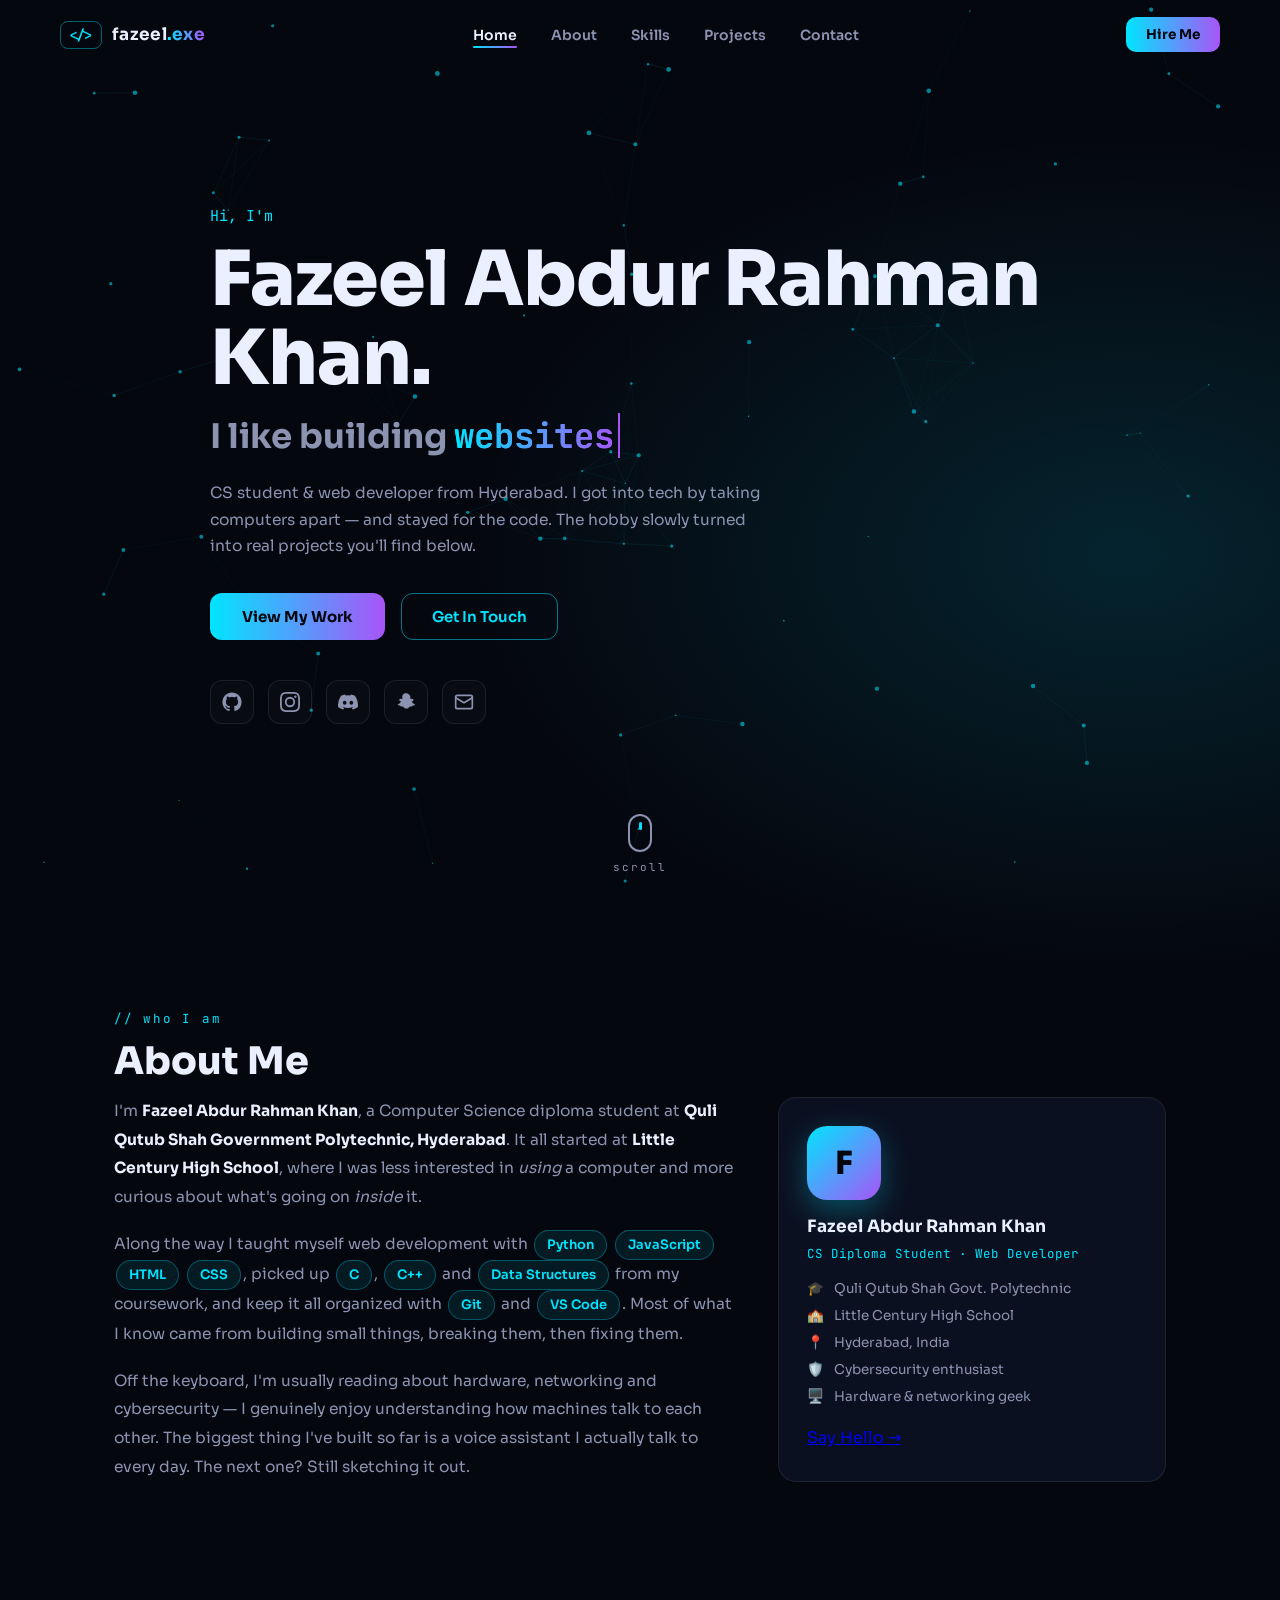
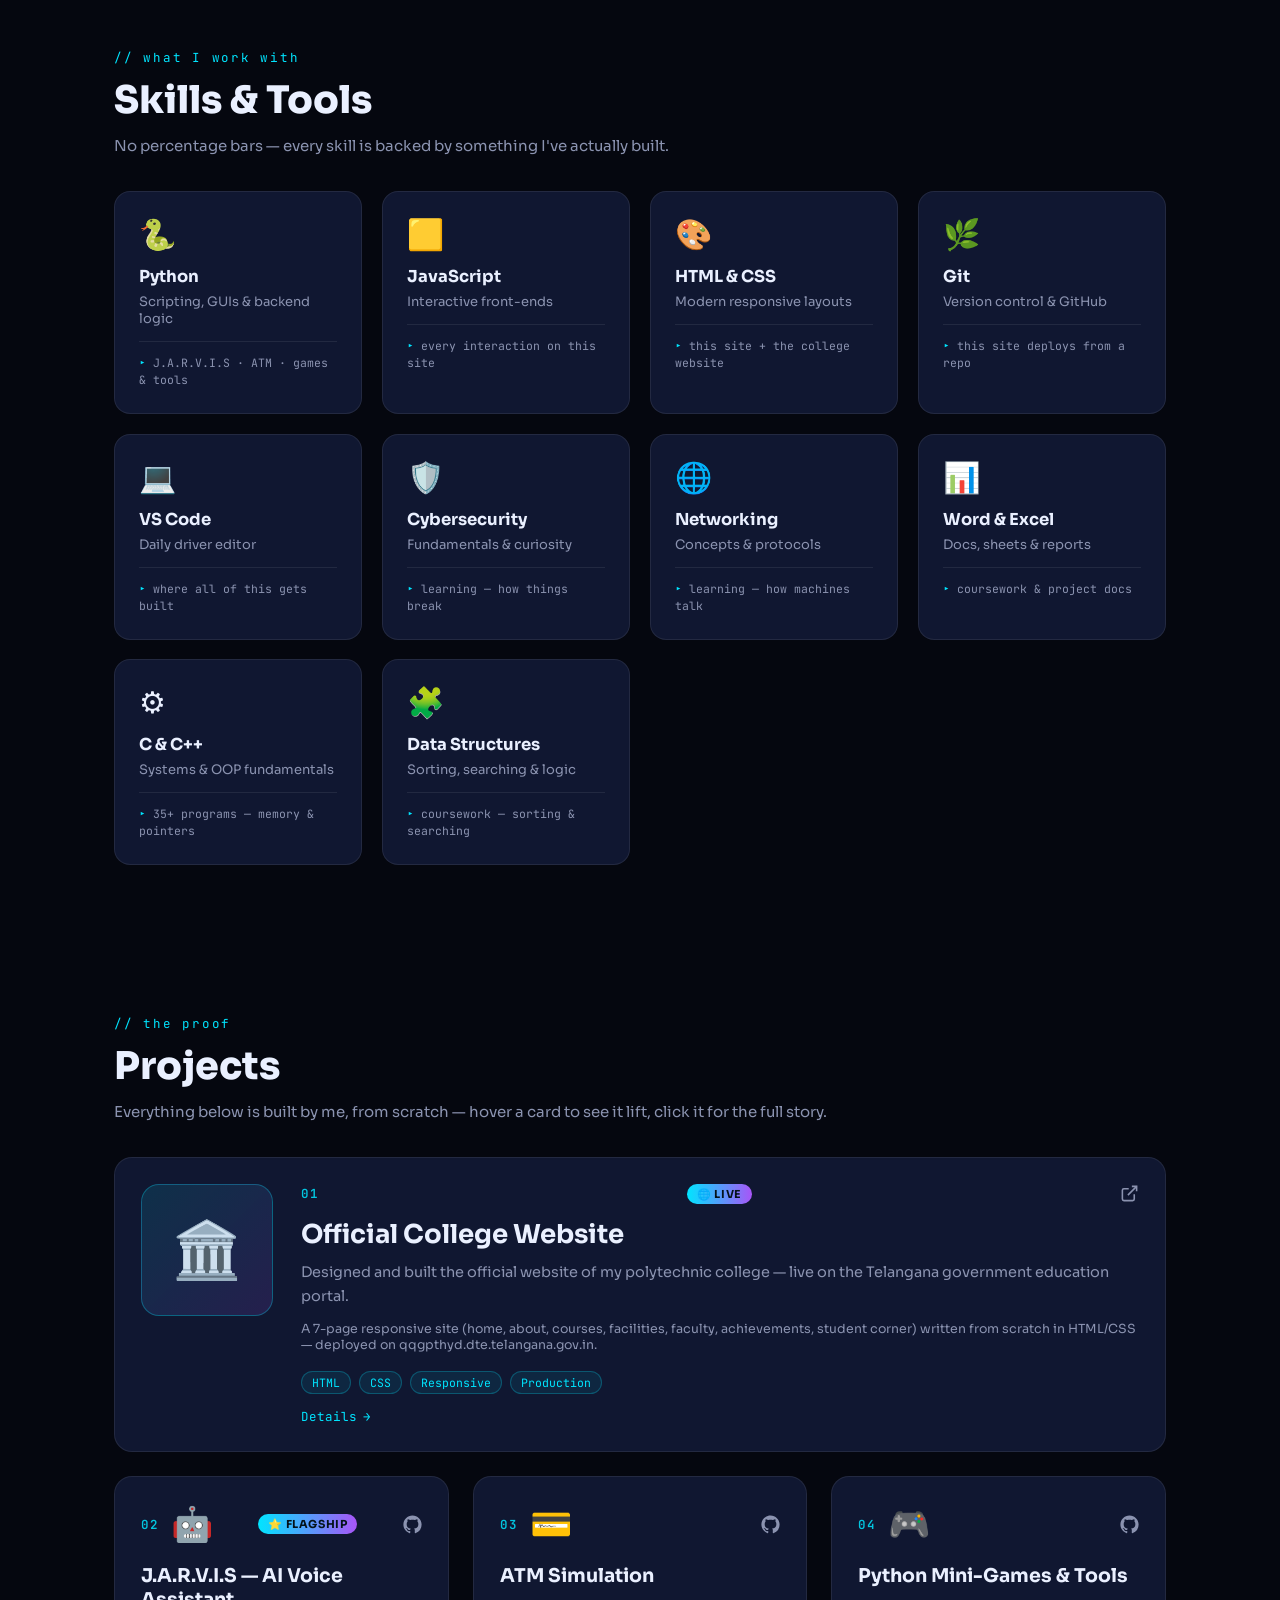
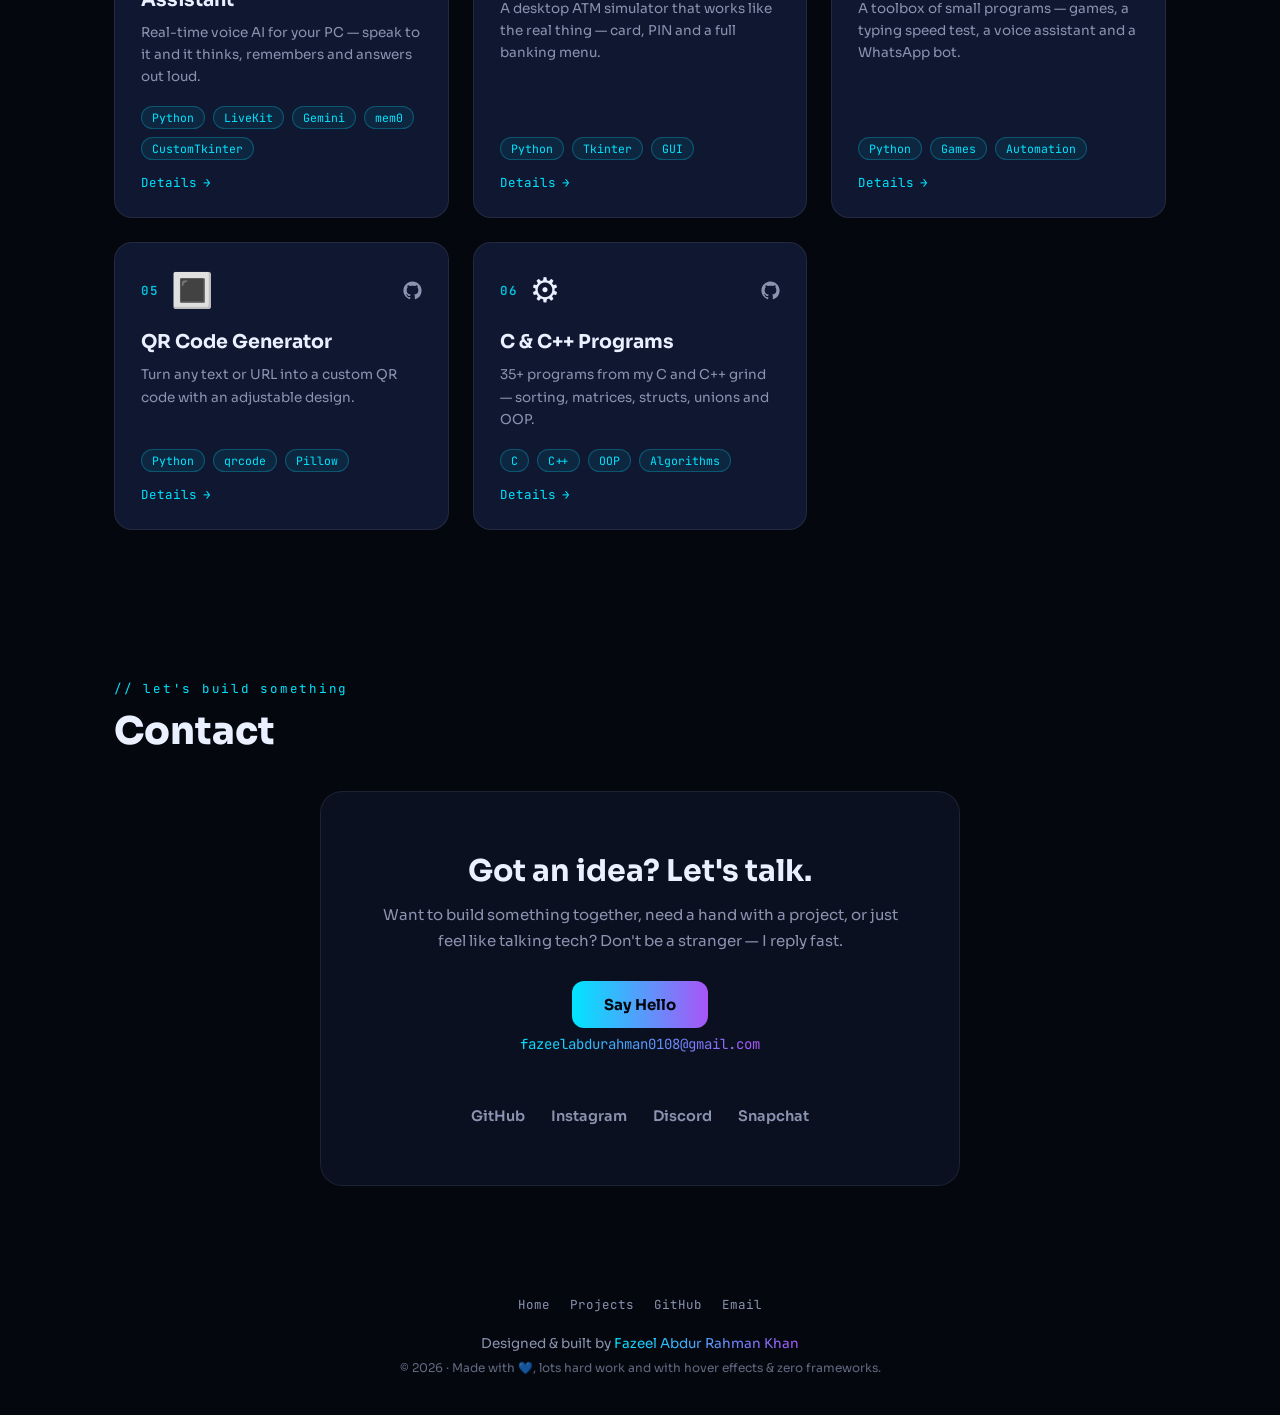
==== commit 019cd97e: "Editorial project numbering, featured case-study visible, cache-busted assets Audit vs real GitHub d" ====
--- a/index.html
+++ b/index.html
@@ -21,7 +21,7 @@
   <link rel="preconnect" href="https://fonts.googleapis.com"/>
   <link rel="preconnect" href="https://fonts.gstatic.com" crossorigin/>
   <link href="https://fonts.googleapis.com/css2?family=Sora:wght@400;600;700;800&family=JetBrains+Mono:wght@400;600&display=swap" rel="stylesheet"/>
-  <link rel="stylesheet" href="style.css"/>
+  <link rel="stylesheet" href="style.css?v=20261006"/>
   <script>document.documentElement.classList.remove('no-js');</script>
 </head>
 <body>
@@ -209,7 +209,7 @@
     <p class="sec-kicker reveal-up">// the proof</p>
     <h2 class="sec-title reveal-up">Projects</h2>
     <p class="sec-sub reveal-up">Everything below is built by me, from scratch — hover a card to see it lift, click it for the full story.</p>
-    <div class="projects-grid" id="projectsGrid" style="display:grid;grid-template-columns:repeat(auto-fit,minmax(290px,1fr));gap:24px">
+    <div class="projects-grid" id="projectsGrid">
       <noscript>
         <div class="noscript-note">
           My projects need JavaScript to render here — or browse them directly on
@@ -271,6 +271,6 @@
 
   <div class="toast" id="toast" role="status"></div>
 
-  <script src="script.js"></script>
+  <script src="script.js?v=20261006"></script>
 </body>
 </html>
--- a/style.css
+++ b/style.css
@@ -186,7 +186,7 @@
   color:var(--acc);margin-bottom:10px;
 }
 .sec-title{font-size:clamp(26px,4vw,38px);font-weight:800;margin-bottom:12px}
-.sec-sub{color:var(--muted);font-size:14px;margin-bottom:36px}
+.sec-sub{color:var(--muted);font-size:15px;margin-bottom:36px}
 
 /* ---------- About ---------- */
 .about-grid{display:grid;grid-template-columns:1.6fr 1fr;gap:44px;align-items:start}
@@ -256,6 +256,7 @@
 }
 
 /* ---------- Effect #9: lift + reveal on projects ---------- */
+.projects-grid{display:grid;grid-template-columns:repeat(auto-fit,minmax(290px,1fr));gap:24px}
 .project-card{
   position:relative;border-radius:18px;background:var(--card);
   border:1px solid var(--line);overflow:hidden;min-height:250px;
@@ -266,6 +267,13 @@
 .proj-body{padding:26px;display:flex;flex-direction:column;flex:1}
 .proj-content{display:flex;flex-direction:column;flex:1}
 .proj-top{display:flex;justify-content:space-between;align-items:center;margin-bottom:18px;gap:12px}
+.proj-top-left{display:flex;align-items:center;gap:12px;min-width:0}
+/* editorial project number — scannable case-study index */
+.proj-num{
+  font-family:"JetBrains Mono",monospace;font-size:12.5px;font-weight:600;color:var(--acc);
+  letter-spacing:.08em;opacity:.85;
+}
+.project-card:hover .proj-num{opacity:1}
 .proj-folder{font-size:34px}
 .proj-links{display:flex;gap:12px}
 .proj-links a{color:var(--muted);transition:color .3s, transform .3s;display:inline-flex}
@@ -311,6 +319,8 @@
 .featured .proj-title{font-size:clamp(21px,2.4vw,26px)}
 .featured .proj-desc{font-size:14.5px}
 .featured .proj-top{margin-bottom:14px}
+/* featured card reads as a case study at a glance — key details always visible */
+.featured .proj-more{max-height:none;opacity:1;margin-top:12px}
 
 /* ---------- Project detail modal ---------- */
 .modal{position:fixed;inset:0;z-index:100;display:grid;place-items:center;padding:20px;
